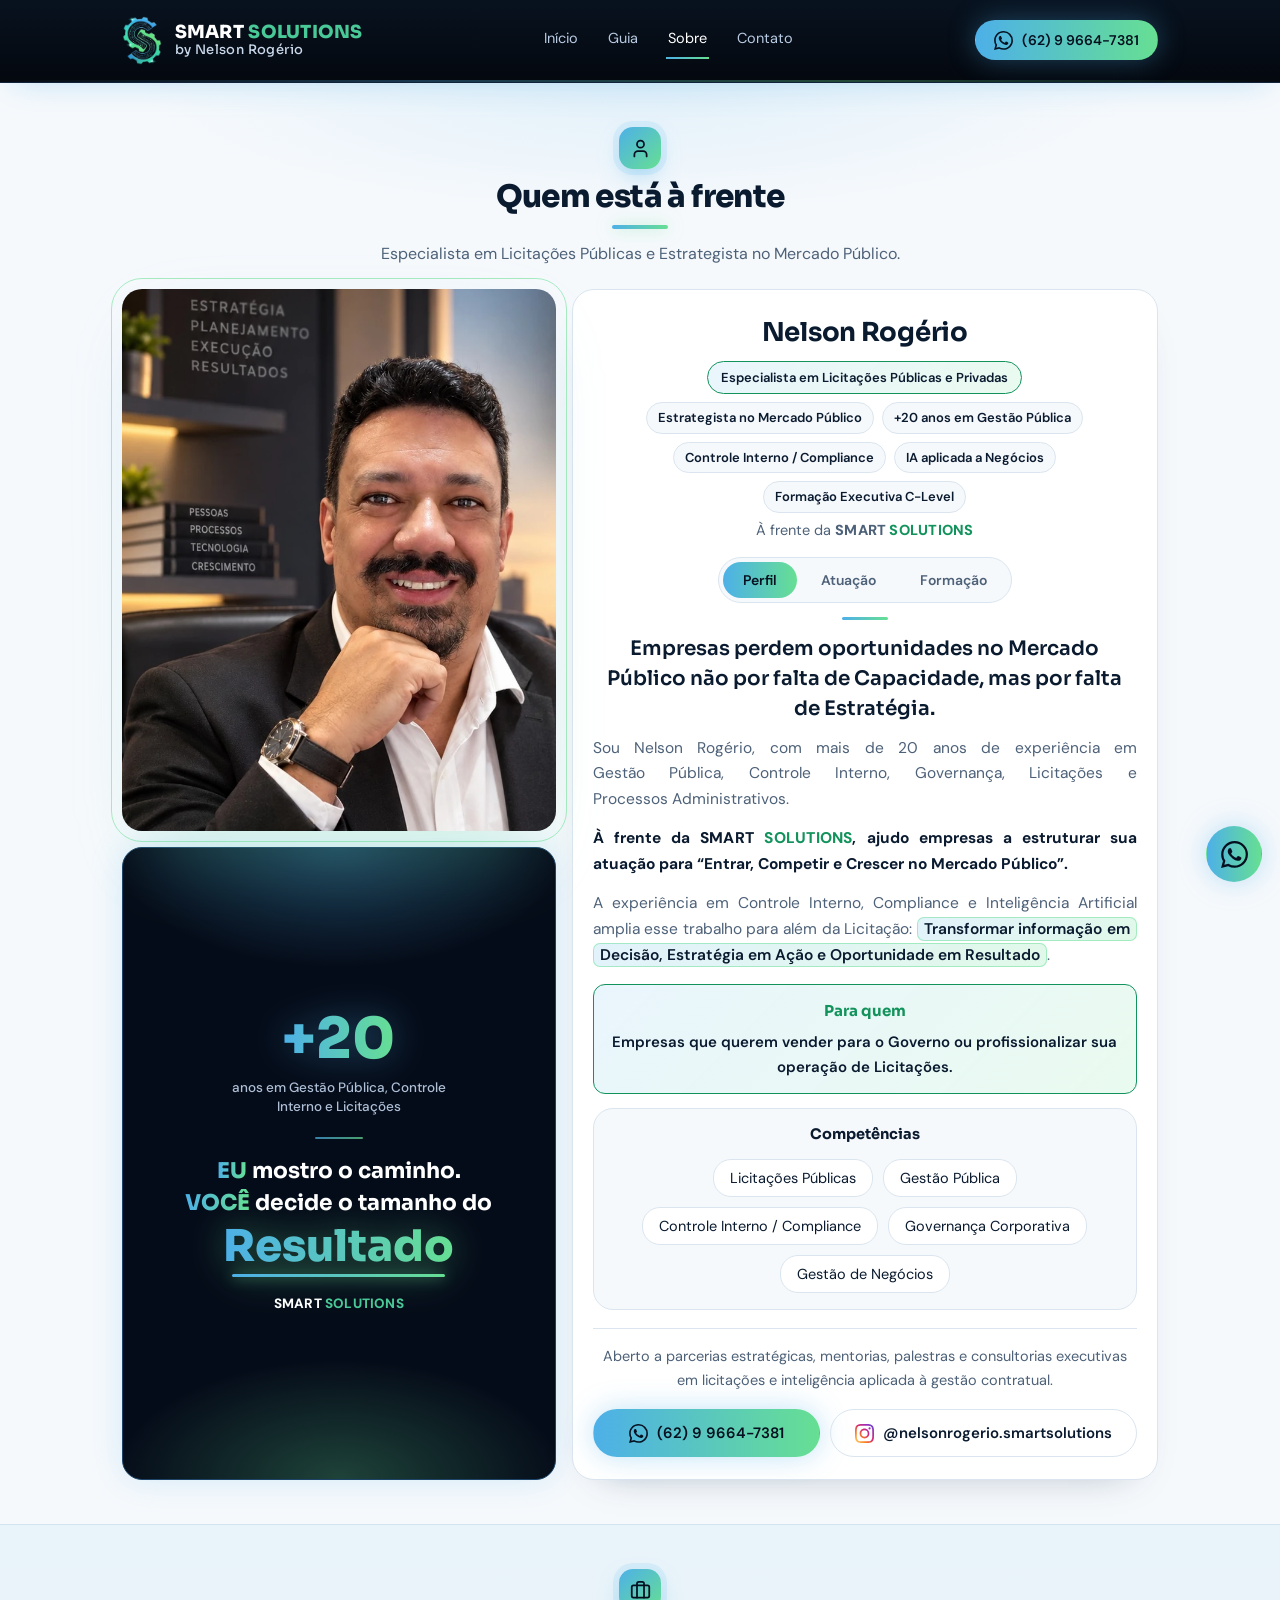
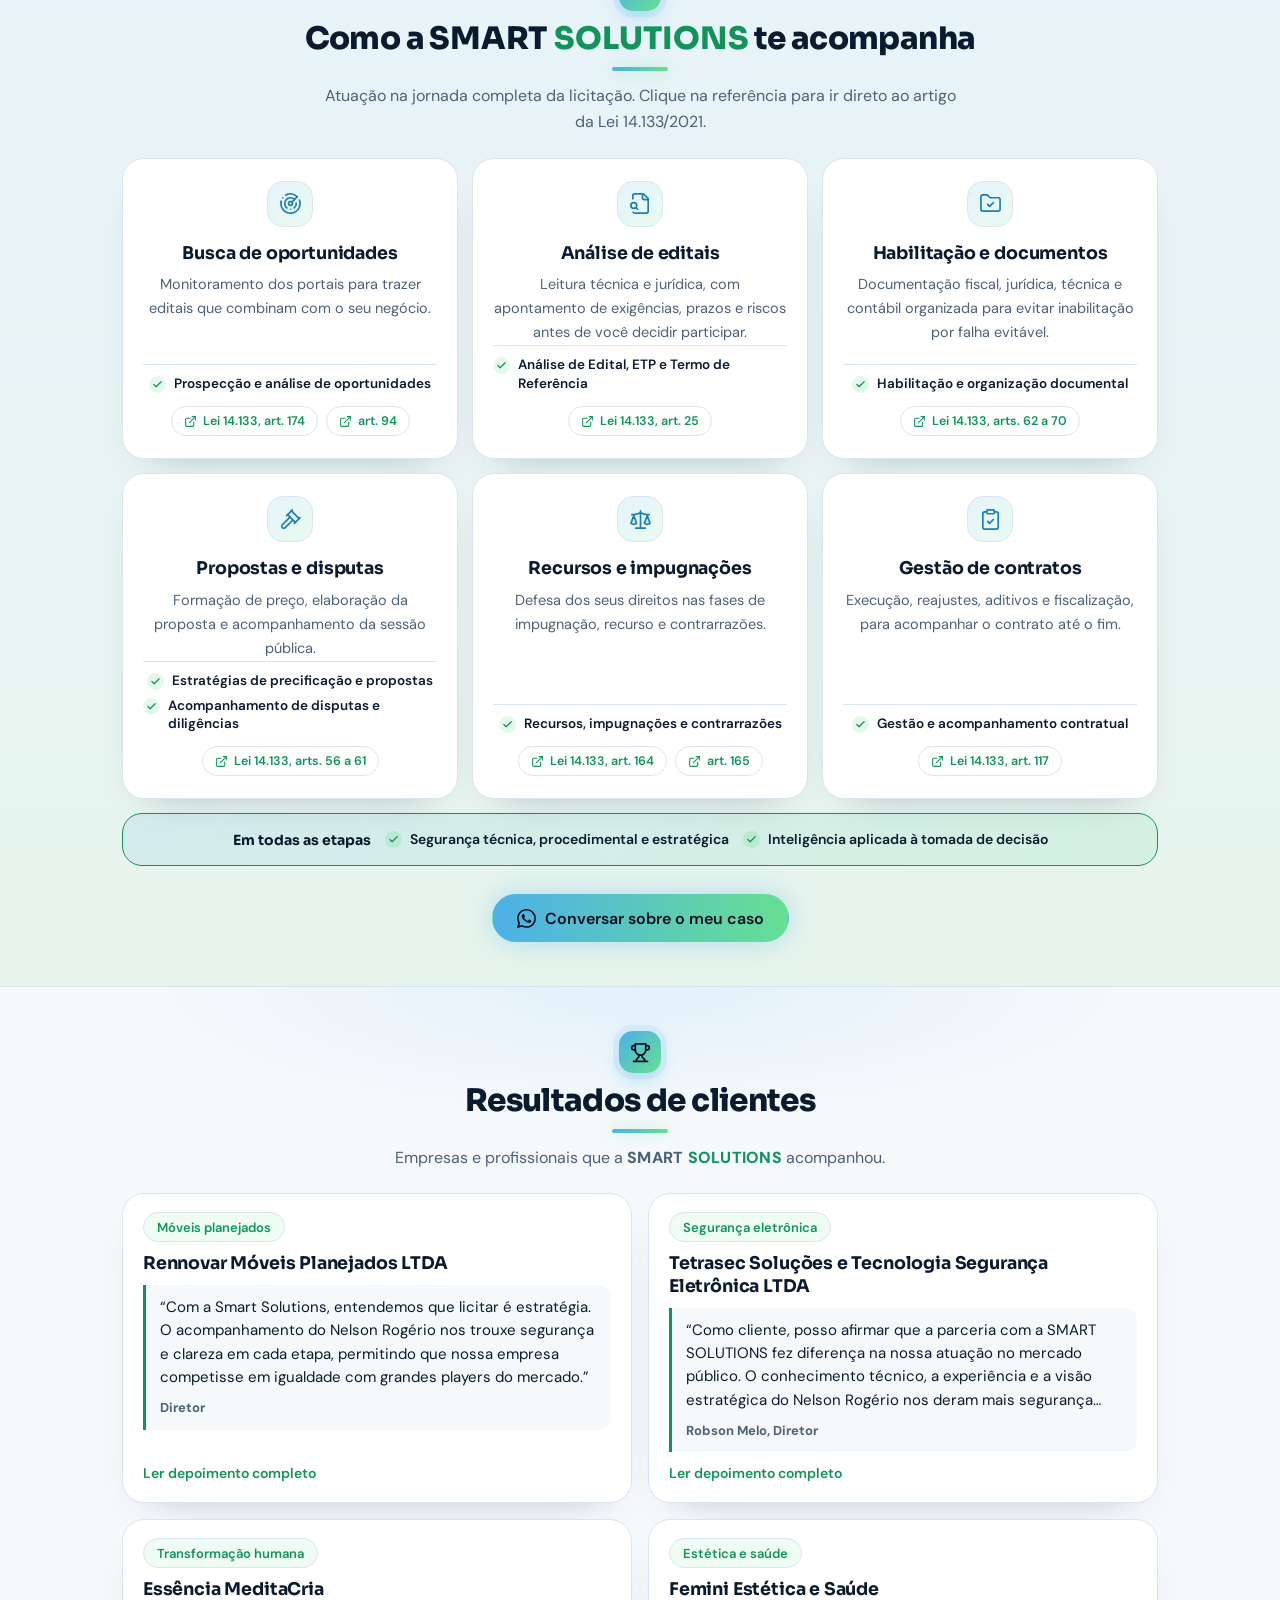
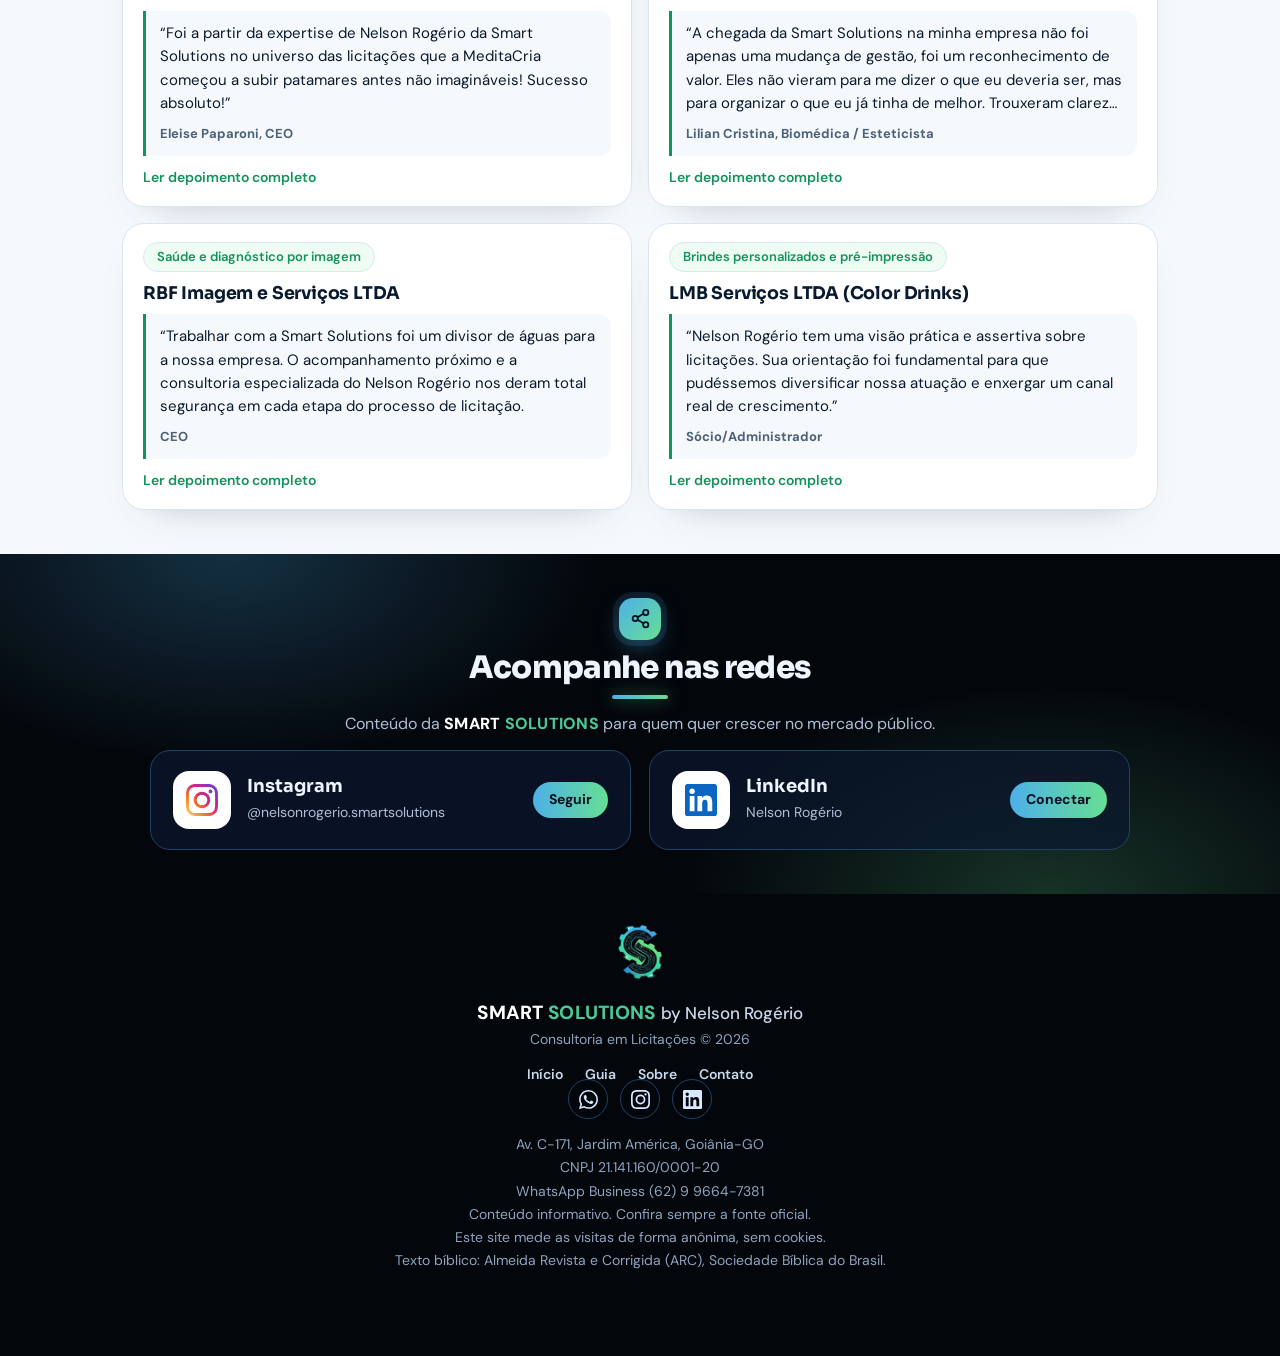
==== atuacao.html @ a4b10dd6 "Add files via upload" ====
<!DOCTYPE html>

<html lang="pt-BR"><head><meta charset="utf-8"/><meta content="width=device-width, initial-scale=1, viewport-fit=cover" name="viewport"/><title>Sobre | SMART SOLUTIONS by Nelson Rogério</title><meta content="Quem está à frente da SMART SOLUTIONS, como a consultoria acompanha a empresa em cada etapa e resultados de clientes." name="description"/><meta content="Sobre | SMART SOLUTIONS by Nelson Rogério" property="og:title"/><meta content="Quem está à frente da SMART SOLUTIONS, como a consultoria acompanha a empresa em cada etapa e resultados de clientes." property="og:description"/><link href="https://fonts.googleapis.com/css2?family=Sora:wght@500;700;800&amp;family=DM+Sans:wght@400;500;600&amp;display=swap" rel="stylesheet"/><style>
:root{box-sizing:border-box;padding-top:env(safe-area-inset-top,0px);padding-bottom:env(safe-area-inset-bottom,0px);
--bg:#f6f9fc;--card:#fff;--tx:#0a1a2f;--mut:#4d6178;--ln:#dbe5ef;--ac1:#1b7fb5;--ac2:#13935c;--nb:#4DB0E8;--ng:#66DF93;--lt:#4AC998;--navy:#03070c}
@media (prefers-color-scheme:dark){:root:not([data-theme="light"]){--bg:#04080e;--card:#0b1628;--tx:#e8f1ff;--mut:#9fb2cb;--ln:#172a44;--ac1:#4DB0E8;--ac2:#66DF93}}
:root[data-theme="dark"]{--bg:#04080e;--card:#0b1628;--tx:#e8f1ff;--mut:#9fb2cb;--ln:#172a44;--ac1:#4DB0E8;--ac2:#66DF93}
html{scroll-padding-top:calc(64px + env(safe-area-inset-top,0px));scroll-behavior:smooth}
*{box-sizing:border-box}
body{margin:0;background:var(--bg);color:var(--tx);font:400 17px/1.65 "DM Sans",system-ui,sans-serif}
h1,h2,h3,.logo,.num{font-family:Sora,system-ui,sans-serif}
a{color:inherit}a:focus-visible,input:focus-visible,select:focus-visible,textarea:focus-visible{outline:2px solid var(--ng);outline-offset:3px}
.w{max-width:1080px;margin:0 auto;padding:0 22px}
header{position:sticky;top:env(safe-area-inset-top,0px);z-index:9;background:rgba(5,11,22,.92);backdrop-filter:blur(10px);border-bottom:1px solid #10233b}
header .w{display:flex;align-items:center;justify-content:space-between;height:64px}
.logo{display:flex;align-items:center;gap:11px;font-weight:700;font-size:16px;letter-spacing:.05em;text-decoration:none;color:var(--lt)}.logo img{height:40px;width:auto}.logo i{font-style:normal;color:#e5e6e7}
.btn{display:inline-block;padding:14px 26px;border-radius:999px;font:600 16px "DM Sans",system-ui,sans-serif;text-decoration:none;border:1.5px solid transparent;cursor:pointer;text-align:center}
.b1{background:linear-gradient(90deg,var(--nb),var(--ng));color:#04101f;box-shadow:0 0 28px rgba(77,176,232,.35)}
.b2{border-color:#2a4a6e;color:#e8f1ff}.b2:hover{border-color:var(--ng)}
.sm{padding:9px 20px;font-size:14px}
.hero{background:radial-gradient(640px 400px at 90% -5%,rgba(77,176,232,.22),transparent 65%),radial-gradient(560px 380px at -5% 105%,rgba(102,223,147,.16),transparent 65%),var(--navy);color:#eef5ff;padding:84px 0 72px}
h1{font-weight:800;font-size:clamp(34px,6.2vw,66px);line-height:1.06;letter-spacing:-.025em;margin:0 0 22px;max-width:860px}
.hero .s{font-size:clamp(17px,2vw,20px);color:#aebfd6;max-width:620px;margin:0 0 32px}
.cta{display:flex;flex-wrap:wrap;gap:12px;margin-bottom:56px}
.bar{max-width:760px;padding:20px;border-radius:20px;background:rgba(10,24,46,.7);border:1px solid #1d4468;box-shadow:0 0 40px rgba(77,176,232,.16)}
.bar label{display:block;font:700 17px Sora,system-ui,sans-serif;margin-bottom:12px}
.bar input{width:100%;padding:15px 18px;border-radius:12px;border:1.5px solid #234a72;background:#040913;color:#fff;font:400 16px "DM Sans",system-ui,sans-serif;margin-bottom:14px}
.chips{display:flex;flex-wrap:wrap;gap:8px}
.chip{padding:8px 15px;font-size:14px;border-color:#234a72;color:#d8e8ff}.chip:hover{border-color:var(--ng);color:var(--ng)}
#msg{font-size:14px;color:var(--ng);min-height:22px;margin:10px 0 0}
.verse{padding:34px 0;text-align:center;border-bottom:1px solid var(--ln)}
.verse q{display:block;max-width:720px;margin:0 auto 8px;font:500 clamp(18px,2.4vw,22px)/1.55 Sora,system-ui,sans-serif;quotes:none}
.verse small{color:var(--ac2);font-weight:600}
section{padding:84px 0}
h2{font-weight:800;font-size:clamp(26px,4vw,40px);line-height:1.15;letter-spacing:-.02em;margin:0 0 14px;max-width:720px}
.lead{color:var(--mut);max-width:620px;margin:0 0 44px;font-size:18px}
.steps{display:grid;gap:28px;grid-template-columns:repeat(auto-fit,minmax(190px,1fr));padding:0;margin:0;list-style:none}
.num{display:block;font-weight:800;font-size:44px;line-height:1;margin-bottom:12px;background:linear-gradient(90deg,var(--ac1),var(--ac2));-webkit-background-clip:text;background-clip:text;color:transparent}
.steps h3{margin:0 0 6px;font-size:18px}.steps p{margin:0;color:var(--mut);font-size:15.5px}
.note{margin-top:34px;color:var(--mut);font-size:14.5px;max-width:640px}
.rows{border-bottom:1px solid var(--ln)}
.row{display:grid;grid-template-columns:1fr 1.6fr;gap:22px;padding:22px 0;border-top:1px solid var(--ln)}
.row h3{margin:0;font-size:19px}.row p{margin:0;color:var(--mut)}
.alt{background:var(--card);border-block:1px solid var(--ln)}
.two{display:grid;grid-template-columns:1fr 1fr;gap:48px;align-items:start}
.tags{display:flex;flex-wrap:wrap;gap:8px;padding:0;margin:0}
.tags li{list-style:none;border:1px solid var(--ln);background:var(--bg);border-radius:999px;padding:7px 15px;font-size:14.5px}
.follow{background:var(--navy);color:#eef5ff;text-align:center;padding:84px 0;background-image:radial-gradient(520px 300px at 50% 0,rgba(77,176,232,.2),transparent 70%)}
.follow h2{margin-inline:auto}.follow .lead{margin:0 auto 12px;color:#aebfd6}
.handle{font:700 clamp(18px,3vw,26px) Sora,system-ui,sans-serif;color:var(--ng);margin:0 0 30px;word-break:break-all}
.follow .cta{justify-content:center;margin:0}
.news{display:grid;gap:0 36px;grid-template-columns:repeat(auto-fit,minmax(280px,1fr))}
.news a{display:block;text-decoration:none;padding:16px 0;border-top:1px solid var(--ln)}
.news a:hover b{color:var(--ac2)}.news b{display:block;font-family:Sora,system-ui,sans-serif;font-size:16px}.news span{color:var(--mut);font-size:14.5px}
.f{display:grid;gap:12px}
.f input,.f select,.f textarea{width:100%;padding:14px 16px;border-radius:12px;border:1.5px solid var(--ln);background:var(--bg);color:var(--tx);font:400 16px "DM Sans",system-ui,sans-serif}
.soc{display:flex;flex-wrap:wrap;gap:10px;margin-top:22px}.soc a{border-color:var(--ln);color:var(--tx);padding:10px 20px;font-size:15px}.soc a:hover{border-color:var(--ac2)}
footer{background:var(--navy);color:#8fa3bd;text-align:center;padding:30px 22px 96px;font-size:14px}
.fab{position:fixed;right:18px;bottom:calc(18px + env(safe-area-inset-bottom,0px));z-index:10;padding:13px 22px}
@media (prefers-reduced-motion:no-preference){.hero .w>*{animation:up .8s both}.hero .w>*:nth-child(2){animation-delay:.1s}.hero .w>*:nth-child(3){animation-delay:.2s}.hero .w>*:nth-child(4){animation-delay:.3s}}
@keyframes up{from{opacity:0;transform:translateY(18px)}}
@media (max-width:820px){.two,.row{grid-template-columns:1fr;gap:12px}.two{gap:30px}section{padding:60px 0}.hero{padding:56px 0 52px}}
.hero .w{display:grid;grid-template-columns:1.1fr .9fr;gap:48px 56px;align-items:center}
.hl .cta{margin-bottom:0}.hero h1{font-size:clamp(32px,4.7vw,56px)}
.hl-logo{width:100%;max-width:460px;height:auto;justify-self:center;filter:drop-shadow(0 0 46px rgba(77,176,232,.28)) drop-shadow(0 0 90px rgba(102,223,147,.14))}
.bar{grid-column:1/-1;width:100%}
footer img{height:56px;width:auto;margin-bottom:10px}
@media (max-width:820px){.hero .w{grid-template-columns:1fr;gap:32px}.hl-logo{order:-1;max-width:300px}}
.about{display:grid;grid-template-columns:.85fr 1.15fr;gap:56px;align-items:center}
.ph{margin:0;padding:2px;border-radius:24px;background:linear-gradient(160deg,var(--nb),var(--ng));box-shadow:0 0 60px rgba(77,176,232,.22),0 0 110px rgba(102,223,147,.12)}
.ph img{display:block;width:100%;height:auto;border-radius:22px}
@media (max-width:820px){.about{grid-template-columns:1fr;gap:32px}.ph{max-width:440px}}

:root{--rc:20px;--ri:12px;--mf:#d9e8f3;--mh:#4DB0E8;--ms:#fff;--ml:#27465f;--wn:#8a5a00}
@media (prefers-color-scheme:dark){:root:not([data-theme="light"]){--mf:#0f2237;--ms:#04080e;--ml:#bcd0e6;--wn:#ffc247}}
:root[data-theme="dark"]{--mf:#0f2237;--ms:#04080e;--ml:#bcd0e6;--wn:#ffc247}
header nav{display:flex;gap:26px;font-size:14.5px;color:#b9cbe3}header nav a{text-decoration:none}header nav a:hover{color:var(--ng)}
@media (max-width:920px){header nav{display:none}}
.btn{display:inline-flex;align-items:center;justify-content:center;gap:9px;min-height:48px;padding:0 24px;border-radius:999px;font-size:16px;line-height:1.2}
.btn svg{width:19px;height:19px;flex:none;fill:none;stroke:currentColor;stroke-width:1.9;stroke-linecap:round;stroke-linejoin:round}
.sm{min-height:40px;padding:0 18px;font-size:14px}.chip{min-height:36px;padding:0 15px;font-size:14px}
.b3{border-color:var(--ln);color:var(--tx);background:transparent}.b3:hover{border-color:var(--ac2)}
.hero .w{display:flex;flex-direction:column;align-items:center;text-align:center;gap:36px}
.hl-logo{order:-1;max-width:300px}.hero h1{margin-inline:auto;font-size:clamp(32px,5.2vw,60px)}.hero .s{margin-inline:auto}
.hl .cta{justify-content:center}.bar{max-width:760px;margin:0 auto;text-align:center}.bar input{text-align:left}.chips{justify-content:center}
.bar{border-radius:var(--rc);border:1px solid rgba(77,176,232,.35)}
.bar input,.f input,.f select,.f textarea{min-height:50px;border-radius:var(--ri);border-width:1px;padding:0 16px;font-size:16px}.f textarea{padding:14px 16px}
section h2,.follow h2{text-align:center;margin-left:auto;margin-right:auto}.lead{text-align:center;margin:0 auto 44px}
.card{background:var(--card);border:1px solid var(--ln);border-radius:var(--rc);padding:26px}.card h3{margin:0 0 8px;font-size:18px}.card p{margin:0;color:var(--mut);font-size:15.5px}
.ctr{text-align:center}.ic{display:grid;place-items:center;width:48px;height:48px;margin:0 auto 16px;border-radius:14px;border:1px solid var(--ln);color:var(--ac1);background:linear-gradient(135deg,rgba(77,176,232,.14),rgba(102,223,147,.14))}
.ic svg{width:23px;height:23px;fill:none;stroke:currentColor;stroke-width:1.75;stroke-linecap:round;stroke-linejoin:round}
.ic b{font:800 20px Sora,system-ui,sans-serif;background:linear-gradient(90deg,var(--ac1),var(--ac2));-webkit-background-clip:text;background-clip:text;color:transparent}
.cg{display:grid;gap:18px;grid-template-columns:repeat(auto-fit,minmax(290px,1fr))}.cg5{grid-template-columns:repeat(auto-fit,minmax(190px,1fr))}
.note{text-align:center;margin:34px auto 0}
.news{gap:18px;grid-template-columns:repeat(auto-fit,minmax(230px,1fr))}
.news a{border:1px solid var(--ln);border-radius:var(--rc);padding:26px;background:var(--card);text-align:center}.news a:hover{border-color:var(--ac2)}.news b{margin-bottom:6px}
.about{align-items:stretch}.about .card{display:flex;flex-direction:column;justify-content:center;text-align:left}.nm{font-size:26px!important}.bio{margin:0 0 24px!important;font-size:17px!important}
.tags li{min-height:36px;display:inline-flex;align-items:center;padding:0 15px}.ph,.ph img{border-radius:var(--rc)}.ph img{border-radius:calc(var(--rc) - 2px)}.ph img{height:100%;object-fit:cover}
.fc{max-width:640px;margin:0 auto}.soc{justify-content:center;margin-top:24px}.soc a{padding:0 22px;font-size:16px}
.follow .btn{min-width:230px}
.rg{display:grid;grid-template-columns:1.1fr .9fr;gap:18px}.rg .card{text-align:left;display:flex;flex-direction:column}
.ch{display:flex;justify-content:space-between;align-items:flex-start;gap:12px;margin-bottom:18px}.ch h3{margin:0}.sub{margin:4px 0 0!important;font-size:14px!important}
.badge{display:inline-flex;align-items:center;min-height:30px;padding:0 13px;border:1px solid var(--ln);border-radius:999px;font-size:13px;font-weight:600;color:var(--ac2);background:rgba(102,223,147,.1);white-space:nowrap}
.badge.demo{color:var(--wn);background:rgba(255,194,71,.14);border-color:rgba(255,194,71,.4)}
.mapw{position:relative;flex:1;display:grid;place-items:center}#map{width:100%;height:auto;max-height:500px;display:block}
#map path{fill:color-mix(in srgb,var(--mh) calc(var(--i,0)*65%),var(--mf));stroke:var(--ms);stroke-width:1.2;cursor:pointer;transition:fill .15s;outline:none}
#map path:hover{fill:var(--nb)}#map path.sel{fill:var(--ng)}#map path:focus-visible{stroke:var(--tx);stroke-width:2.2}
.lb{font:700 10.5px "DM Sans",sans-serif;fill:var(--ml);text-anchor:middle;dominant-baseline:middle;pointer-events:none}
.tip{position:absolute;pointer-events:none;z-index:3;min-width:220px;padding:13px 16px;border-radius:14px;background:var(--navy);color:#eef5ff;border:1px solid #1d4468;box-shadow:0 12px 32px rgba(0,0,0,.35)}
.tip small{display:block;color:#aebfd6;font-size:12.5px;margin-bottom:6px}.tip div{display:flex;justify-content:space-between;align-items:baseline}
.tip b{font:800 20px Sora,sans-serif}.tip strong{font:800 26px Sora,sans-serif;color:var(--ng)}.tip span{display:block;margin-top:4px;font-size:12px;color:#aebfd6}
.leg{display:flex;justify-content:space-between;flex-wrap:wrap;gap:10px;margin-top:14px;font-size:13.5px;color:var(--mut)}
.dot{display:inline-block;width:10px;height:10px;border-radius:50%;background:var(--ng);margin-right:7px}
.grad{display:flex;align-items:center;gap:8px}.grad em{font-style:normal}.grad b{width:110px;height:8px;border-radius:99px;background:linear-gradient(90deg,var(--mf),var(--mh))}
.focus{display:flex;justify-content:space-between;align-items:center;padding:18px 20px;border:1px solid var(--ln);border-radius:var(--ri);background:linear-gradient(135deg,rgba(77,176,232,.1),rgba(102,223,147,.1));margin-bottom:6px}
.focus small{display:block;color:var(--mut);font-size:13px}.focus strong{font:800 30px Sora,sans-serif}.focus b{font:800 36px Sora,sans-serif;color:var(--ac1)}
.sec{padding:20px 0 6px}.sec h4{margin:0 0 14px;font:700 15px Sora,sans-serif}
.mr{display:grid;grid-template-columns:140px 1fr 44px;gap:12px;align-items:center;font-size:14.5px;margin-bottom:11px}
.mr i{height:8px;border-radius:99px;background:var(--ln);overflow:hidden}.mr i b{display:block;height:100%;border-radius:99px;background:linear-gradient(90deg,var(--nb),var(--ng))}.mr em{font-style:normal;font-weight:700;text-align:right}
.chipsrow{display:flex;flex-wrap:wrap;gap:8px}.pz{display:inline-flex;align-items:center;gap:8px;min-height:34px;padding:0 13px;border:1px solid var(--ln);border-radius:999px;font-size:13.5px;font-weight:500;background:var(--bg)}
.pz::before{content:"";width:8px;height:8px;border-radius:50%;background:var(--c)}.p1{--c:#ff6b6b}.p2{--c:#ffc247}.p3{--c:var(--nb)}.p4{--c:var(--ng)}
.act{display:flex;flex-wrap:wrap;gap:10px;margin-top:auto;padding-top:22px}.act .btn{flex:1 1 190px}
.src{text-align:center;color:var(--mut);font-size:14px;margin:22px auto 0;max-width:660px}
@media (max-width:900px){.rg{grid-template-columns:1fr}}
@media (max-width:820px){.mr{grid-template-columns:110px 1fr 38px}.ph{max-width:none}.about .card{text-align:left}}

.bn{font-weight:800;letter-spacing:.015em;white-space:nowrap}.bn b{font-weight:800;color:var(--ac2)}
.hero .bn b,.follow .bn b,footer .bn b,header .bn b,figcaption .bn b{color:var(--lt)}
.btn svg.bi{fill:currentColor;stroke:none}
.lw{order:-1;position:relative;display:grid;justify-items:center;gap:22px;isolation:isolate}
.lw::before{content:"";position:absolute;inset:0 8% 30%;z-index:-1;background:radial-gradient(closest-side,rgba(77,176,232,.34),rgba(102,223,147,.2) 55%,transparent 78%);filter:blur(28px);opacity:.75}
.hl-logo{order:0;max-width:340px;position:relative}
.tag{margin:0;display:grid;gap:2px;font:600 clamp(17px,2.3vw,23px)/1.4 Sora,system-ui,sans-serif;color:#dfeaf8}
.tag b{font-weight:800;background:linear-gradient(90deg,var(--nb),var(--ng));-webkit-background-clip:text;background-clip:text;color:transparent}
@media (prefers-reduced-motion:no-preference){.lw::before{animation:halo 6s ease-in-out infinite}.hl-logo{animation:flt 7s ease-in-out infinite}}
@keyframes halo{0%,100%{opacity:.5;transform:scale(.95)}50%{opacity:.95;transform:scale(1.05)}}
@keyframes flt{0%,100%{transform:translateY(0)}50%{transform:translateY(-6px)}}
.ex,.pt{display:flex;flex-wrap:wrap;justify-content:center;align-items:center;gap:8px}.ex{margin-bottom:16px}.pt{margin:0 0 10px}
.ex span,.pt span{font-size:13.5px;color:#aebfd6;margin-right:4px}
.ex button{min-height:32px;padding:0 13px;border-radius:999px;border:1px solid #234a72;background:transparent;color:#d8e8ff;font:500 13.5px "DM Sans",system-ui,sans-serif;cursor:pointer}
.ex button:hover,.ex button:focus-visible{border-color:var(--ng);color:var(--ng)}
.verse{border-bottom:0;padding:44px 0 8px}
.vcard{max-width:820px;margin:0 auto;padding:28px 32px;border-radius:var(--rc);border:1px solid var(--ln);background:linear-gradient(180deg,var(--card),var(--bg));box-shadow:0 18px 46px -20px rgba(77,176,232,.32),inset 0 1px 0 rgba(102,223,147,.22)}
.vl{display:inline-flex;align-items:center;gap:8px;font-size:13.5px;font-weight:600;color:var(--ac2);margin-bottom:12px}.vl svg{width:17px;height:17px;fill:none;stroke:currentColor;stroke-width:1.9;stroke-linecap:round;stroke-linejoin:round}
.card,.news a,.tags li,.pz,.badge,.ic,.focus,.vcard,.sc,.fact,.ref,.ex button,.chip,.btn{transition:border-color .2s,box-shadow .2s,transform .2s,color .2s}
.card:hover,.news a:hover,.focus:hover,.vcard:hover,.fact:hover{border-color:var(--ac2);box-shadow:0 0 0 1px rgba(102,223,147,.45),0 14px 34px -14px rgba(77,176,232,.35)}
.ic:hover,.tags li:hover,.pz:hover,.badge:hover,.ref:hover{border-color:var(--ac2);box-shadow:0 0 0 1px rgba(102,223,147,.5)}
.card:hover .ic{border-color:var(--ac2)}.btn:hover{box-shadow:0 0 0 2px rgba(102,223,147,.32)}
.card.ctr{display:flex;flex-direction:column;align-items:center}.card.ctr p{flex:1}
.ref{display:inline-flex;align-items:center;gap:6px;margin-top:16px;min-height:30px;padding:0 12px;border:1px solid var(--ln);border-radius:999px;font-size:12.5px;font-weight:600;color:var(--ac2);text-decoration:none;background:var(--bg)}
.ref svg{width:13px;height:13px;fill:none;stroke:currentColor;stroke-width:2;stroke-linecap:round;stroke-linejoin:round}
.facts{display:grid;gap:18px;grid-template-columns:repeat(auto-fit,minmax(260px,1fr));margin-bottom:22px}
.fact{padding:20px 22px;border:1px solid var(--ln);border-left:3px solid var(--ac2);border-radius:var(--ri);background:var(--card);display:flex;flex-direction:column;align-items:flex-start}
.fact p{margin:0;font-size:15.5px;line-height:1.55;flex:1}.fact .ref{margin-top:14px}
.cg5{position:relative}.cg5::before{content:"";position:absolute;left:8%;right:8%;top:50px;height:2px;background:linear-gradient(90deg,var(--nb),var(--ng));opacity:.4}
.cg5 .card{position:relative}
.news a{display:flex;flex-direction:column;align-items:center}.news span{flex:1;color:var(--mut);font-size:14.5px}
.news u{text-decoration:none;margin-top:14px;font-size:12.5px;font-weight:600;color:var(--ac2)}
.ph{position:relative;isolation:isolate;padding:0;background:none;box-shadow:none;border-radius:var(--rc)}
.ph::after{content:"";position:absolute;inset:8% 6% -5%;z-index:-1;border-radius:32px;background:linear-gradient(160deg,rgba(77,176,232,.5),rgba(102,223,147,.4));filter:blur(38px);opacity:.55}
.ph img{outline:1px solid rgba(102,223,147,.55);outline-offset:10px;border-radius:var(--rc);transition:outline-color .2s,outline-offset .2s}.ph:hover img{outline-color:var(--ng);outline-offset:13px}
.ph figcaption{position:absolute;left:14px;right:14px;bottom:14px;display:flex;flex-direction:column;gap:2px;padding:12px 16px;border-radius:14px;background:rgba(4,9,18,.62);backdrop-filter:blur(10px);border:1px solid rgba(255,255,255,.14);color:#fff;font-size:13.5px}
.ph figcaption b{font:700 16px Sora,system-ui,sans-serif}
.role{margin:-2px 0 14px!important;font-size:15px!important}
.sg{display:grid;gap:18px;grid-template-columns:repeat(auto-fit,minmax(300px,1fr));max-width:780px;margin:0 auto}
.sc{display:flex;align-items:center;gap:16px;padding:20px 22px;border-radius:var(--rc);border:1px solid #1d4468;background:rgba(10,24,46,.7);text-decoration:none;color:#eef5ff;text-align:left}
.sc:hover,.sc:focus-visible{border-color:var(--ng);box-shadow:0 0 0 1px rgba(102,223,147,.4),0 18px 40px -10px rgba(0,0,0,.5);transform:translateY(-2px)}
.si{width:58px;height:58px;border-radius:16px;background:#fff;display:grid;place-items:center;flex:none}.si svg{width:32px;height:32px}
.st b{display:block;font:700 18px Sora,system-ui,sans-serif}.st em{font-style:normal;color:#aebfd6;font-size:14px;word-break:break-all}
.sb{margin-left:auto;display:inline-flex;align-items:center;min-height:36px;padding:0 16px;border-radius:999px;background:linear-gradient(90deg,var(--nb),var(--ng));color:#04101f;font-weight:700;font-size:14px}
.follow{background-image:radial-gradient(520px 300px at 18% 0,rgba(77,176,232,.24),transparent 70%),radial-gradient(520px 300px at 82% 100%,rgba(102,223,147,.2),transparent 70%)}
footer .bn{font-size:15px}
@media (max-width:820px){.hl-logo{max-width:280px}.cg5::before{display:none}.ph img{outline-offset:8px}.ph{margin:0 10px}}

html{scroll-padding-top:calc(90px + env(safe-area-inset-top,0px))}
header{background:linear-gradient(180deg,#08121f,#04080f);box-shadow:0 10px 34px -14px rgba(77,176,232,.4)}
header::after{content:"";display:block;height:2px;background:linear-gradient(90deg,transparent,var(--nb),var(--ng),transparent);opacity:.85}
header .w{height:80px}
.logo{gap:13px;font-size:18px}.logo img{height:49px;width:auto}
.lt{display:grid;gap:1px;line-height:1.15}.lt em{font-style:normal;font-weight:500;font-size:13px;letter-spacing:.03em;color:#c9d8ea}
header .btn span{white-space:nowrap}
.hero .bn,.follow .bn,footer .bn,header .bn,figcaption .bn{color:#fff}
.hero h1{font-size:clamp(22px,3.5vw,40px);line-height:1.22;max-width:none}.hero h1 span{display:block}
.verse{--tx:#0a1a2f;--mut:#4d6178;--ln:#c9dde4;--ac2:#0b7f4f;background:linear-gradient(180deg,#e8f2f6,#e1efe9);color:#0a1a2f;border-block:1px solid #cfe2e6;padding:50px 0}
.verse .vcard{background:rgba(255,255,255,.64);border-color:#c9dde4;box-shadow:0 20px 44px -24px rgba(10,60,80,.38),inset 0 1px 0 #fff}
.verse .vl,.verse small{color:#0b7f4f}
.vn{display:inline-flex;margin-top:16px;padding:6px 15px;border:1px solid #bcd6df;border-radius:999px;background:rgba(255,255,255,.75);font-size:13.5px;font-weight:600;color:#0b6aa6;text-decoration:none}.vn:hover{border-color:#0b7f4f;box-shadow:0 0 0 1px rgba(11,127,79,.35)}
.card{padding:32px 26px;border-radius:22px;box-shadow:inset 0 1px 0 rgba(255,255,255,.06),0 18px 40px -30px rgba(10,40,70,.4)}
.card h3{font-size:17.5px;letter-spacing:-.01em;margin-bottom:10px}.card p{font-size:15px;line-height:1.65}
.ic{width:50px;height:50px;border-radius:16px}
.ref{margin-top:18px;background:transparent}.refs{display:flex;flex-wrap:wrap;gap:8px;justify-content:center;margin-top:18px}.refs .ref{margin-top:0}
a.card{text-decoration:none;color:inherit}
.cg3{grid-template-columns:repeat(auto-fit,minmax(260px,1fr));margin-bottom:22px}.info{grid-template-columns:repeat(auto-fit,minmax(240px,1fr));margin-bottom:22px}
.cg5{gap:16px}.cg5::before{top:57px;left:10%;right:10%;opacity:.5}
.cg5 .ic{width:50px;height:50px;border-radius:50%;background:var(--bg);border:1.5px solid var(--ac2)}
.cg5 .card{padding:32px 22px;box-shadow:none;background:linear-gradient(180deg,var(--card),transparent)}
.cg5 .card:hover{background:var(--card)}
.tabs{display:flex;gap:4px;padding:4px;border:1px solid var(--ln);border-radius:999px;background:var(--bg);width:fit-content;margin:22px 0 22px}
.tabs button{min-height:36px;padding:0 20px;border:0;border-radius:999px;background:transparent;color:var(--mut);font:600 14px "DM Sans",system-ui,sans-serif;cursor:pointer;transition:color .2s,background .2s}
.tabs button:hover{color:var(--tx)}.tabs button[aria-selected="true"]{background:linear-gradient(90deg,var(--nb),var(--ng));color:#04101f}
.tabs button:focus-visible{outline:2px solid var(--ng);outline-offset:2px}
.prof .role{margin:2px 0 0!important;font-size:15px!important;font-weight:600;color:var(--tx)!important}.prof .role2{margin:6px 0 0!important;font-size:14.5px!important}
.prof .tp p{margin:0 0 14px;font-size:15.5px;color:var(--mut)}.prof .tp p:last-of-type{margin-bottom:6px}
.pq{margin:0 0 18px;padding:2px 0 2px 18px;border-left:3px solid var(--ac2);font:600 clamp(17px,1.9vw,20px)/1.5 Sora,system-ui,sans-serif}
.for{display:flex;flex-wrap:wrap;gap:6px 14px;align-items:baseline;padding:14px 18px;margin:16px 0 4px;border:1px solid var(--ln);border-radius:var(--ri);background:var(--bg);font-size:15px}.for b{font-family:Sora,sans-serif;color:var(--ac2)}
.sh{margin:20px 0 12px;font:700 14.5px Sora,system-ui,sans-serif}
.ck{display:grid;grid-template-columns:1fr 1fr;gap:12px 22px;padding:0;margin:0;list-style:none}.ck li{display:flex;gap:10px;align-items:flex-start;font-size:15px;line-height:1.5}
.ck svg{flex:none;width:19px;height:19px;margin-top:2px;padding:3px;border-radius:50%;background:rgba(102,223,147,.18);fill:none;stroke:var(--ac2);stroke-width:2.6;stroke-linecap:round;stroke-linejoin:round}
.pf-f{margin-top:22px;padding-top:20px;border-top:1px solid var(--ln)}
.tag2{margin:0 0 10px!important;font:600 17px/1.45 Sora,system-ui,sans-serif!important;color:var(--tx)!important}.tag2 b{font-weight:800;background:linear-gradient(90deg,var(--ac1),var(--ac2));-webkit-background-clip:text;background-clip:text;color:transparent}
.open{font-size:14.5px!important;margin:0 0 16px!important}.reach{display:flex;flex-wrap:wrap;gap:10px}.reach .btn{flex:1 1 210px;font-size:15px}
@media (max-width:820px){.ck{grid-template-columns:1fr}}
@media (max-width:560px){header .w{height:70px}.logo img{height:40px}.logo{gap:9px;font-size:15px}.lt em{display:none}header .btn{padding:0 12px}header .btn span{font-size:13px}.hero h1{font-size:21px}}

.bar{max-width:1040px}.bar .bt{text-align:center}
.seg{display:flex;width:fit-content;gap:4px;padding:4px;margin:0 auto 20px;border:1px solid #234a72;border-radius:999px;background:#040913}
.seg button{min-height:38px;padding:0 20px;border:0;border-radius:999px;background:transparent;color:#aebfd6;font:600 14px "DM Sans",system-ui,sans-serif;cursor:pointer;transition:color .2s,background .2s}
.seg button:hover{color:#fff}.seg button[aria-selected="true"]{background:linear-gradient(90deg,var(--nb),var(--ng));color:#04101f}.seg button:focus-visible{outline:2px solid var(--ng);outline-offset:2px}
.seg i{font-style:normal;margin-left:6px;padding:1px 8px;border-radius:99px;background:rgba(255,255,255,.12);font-size:12.5px}.seg [aria-selected="true"] i{background:rgba(4,16,31,.2)}
.bp[hidden]{display:none}.exc{display:contents}.ex .xx{border-style:dashed;color:#aebfd6}
.bar textarea{width:100%;padding:13px 16px;border-radius:12px;border:1px solid #234a72;background:#040913;color:#fff;font:400 15px "DM Sans",system-ui,sans-serif;resize:vertical}
.bar input,.bar textarea{margin-bottom:0}.bar #q{margin-bottom:14px}
.ph2{display:flex;justify-content:space-between;align-items:flex-start;flex-wrap:wrap;gap:12px;text-align:left;margin-bottom:16px}.ph2 h3{margin:0;font:700 19px Sora,system-ui,sans-serif}.ph2 p{margin:4px 0 0;font-size:14px;color:#a9bdd6}.ph2r{display:flex;align-items:center;gap:10px}
.bar .badge{background:rgba(102,223,147,.12);color:var(--ng);border-color:rgba(102,223,147,.3)}
.ped{display:grid;gap:10px;margin-bottom:14px;padding:16px;border:1px solid #26527a;border-radius:var(--rc);background:rgba(4,9,19,.7)}
.pg{display:grid;gap:14px;grid-template-columns:repeat(auto-fit,minmax(280px,1fr));text-align:left;margin-bottom:12px}
.pc{display:flex;flex-direction:column;padding:20px;border:1px solid #1d4468;border-radius:var(--rc);background:rgba(8,20,40,.7);transition:border-color .2s,box-shadow .2s}
.pc:hover{border-color:var(--ng);box-shadow:0 0 0 1px rgba(102,223,147,.3)}.pc.act{border-color:var(--ng);box-shadow:0 0 0 1px rgba(102,223,147,.5),0 0 28px rgba(102,223,147,.14)}
.pc h4{margin:0 0 10px;font:700 17px Sora,system-ui,sans-serif;color:#fff}.kw{margin:0 0 16px;flex:1;font-size:13px;line-height:1.7;color:#a9bdd6}
.pa{display:flex;gap:8px}.pb{min-height:38px;padding:0 16px;border:1px solid #26527a;border-radius:10px;background:#071324;color:#e8f1ff;font:600 13.5px "DM Sans",system-ui,sans-serif;cursor:pointer;transition:border-color .2s}
.pb:hover{border-color:var(--ng)}.pb.on{background:linear-gradient(90deg,var(--nb),var(--ng));color:#04101f;border-color:transparent}.pb.x{width:38px;padding:0}
.lk{border:0;background:none;color:var(--nb);font:600 13.5px "DM Sans",system-ui,sans-serif;cursor:pointer;text-decoration:underline}
.ufs{display:flex;flex-wrap:wrap;justify-content:center;align-items:center;gap:8px;margin:0 0 12px;font-size:13.5px;color:#aebfd6}.ufs b{color:var(--ng)}
.clrw{min-height:0}.lk2{margin-top:12px;border:0;background:none;color:var(--ac1);font:600 13.5px "DM Sans",system-ui,sans-serif;cursor:pointer;text-decoration:underline;padding:0}
.focus strong{font-size:clamp(20px,2.3vw,28px)}
.qs{margin:0 0 12px;font-size:13px;color:var(--mut)}.qs div{display:flex;flex-wrap:wrap;gap:8px;margin-top:8px}.qs .chip{border-color:var(--ln);color:var(--tx);min-height:32px}
.about{align-items:center}.ph{align-self:center}.ph img{height:auto;aspect-ratio:4/5;object-fit:cover;object-position:62% 20%}
.prof{text-align:center}.prof .role,.prof .role2,.prof .nm{text-align:center}
.tabs{margin:22px auto}
.prof .tp p{text-align:justify;hyphens:auto;text-wrap:pretty}.prof .tp>p:last-child{margin-bottom:0}
.pq{margin:0 0 18px;padding:0;border:0;text-align:center}.pq::before{content:"";display:block;width:46px;height:3px;margin:0 auto 14px;border-radius:3px;background:linear-gradient(90deg,var(--nb),var(--ng))}
.for{justify-content:center;text-align:center}
.blk{margin:20px 0 4px;padding:22px 18px;border:1px solid var(--ln);border-radius:var(--rc);background:var(--bg)}.blk .sh{margin:0 0 16px;text-align:center}
.blk .tags{justify-content:center;gap:10px}.blk .tags li{min-height:38px;padding:0 16px;font-size:14.5px;background:var(--card)}
.sh{text-align:center}.ck{max-width:620px;margin:0 auto}.ck li{text-align:left}
.pf-f{text-align:center}.reach{justify-content:center}
.sg{max-width:980px;grid-template-columns:repeat(auto-fit,minmax(400px,1fr))}.st{min-width:0}.st em{white-space:nowrap;word-break:normal;font-size:14px}
@media (max-width:520px){.sg{grid-template-columns:1fr}.si{width:48px;height:48px}.st em{font-size:12.5px}.sb{display:none}.sc{padding:16px 18px;gap:14px}}
#contato.alt{background:radial-gradient(560px 320px at 12% 0,rgba(77,176,232,.28),transparent 70%),radial-gradient(560px 320px at 88% 100%,rgba(102,223,147,.22),transparent 70%),linear-gradient(180deg,#071427,#04080f);border-block:0;border-top:2px solid;border-image:linear-gradient(90deg,transparent,var(--nb),var(--ng),transparent) 1;color:#eef5ff;color-scheme:dark}
#contato h2{color:#fff}#contato .lead{color:#aebfd6}
#contato .card{background:rgba(9,22,42,.72);border-color:#1d4468;color:#eef5ff;backdrop-filter:blur(6px)}#contato .card h3{color:#fff}#contato .card p{color:#aebfd6}
#contato .ic{color:var(--nb);border-color:#2a5a86;background:linear-gradient(135deg,rgba(77,176,232,.22),rgba(102,223,147,.22))}
#contato .card:hover{border-color:var(--ng);box-shadow:0 0 0 1px rgba(102,223,147,.4),0 18px 44px -16px rgba(77,176,232,.45)}
#contato .fc{box-shadow:0 0 0 1px rgba(77,176,232,.2),0 26px 60px -26px rgba(77,176,232,.45)}
#contato .f input,#contato .f select,#contato .f textarea{background:#040a15;border-color:#234a72;color:#fff}#contato .f ::placeholder{color:#7f95b0}
#contato .bn{color:#fff}#contato .bn b{color:var(--lt)}
@media (max-width:820px){.prof .tp p{text-align:justify}}

section{padding:52px 0}.follow{padding:52px 0}
.lead{margin-bottom:26px}
.alt{background:linear-gradient(180deg,#e9f3fa,#e6f4ec);border-block:1px solid #d3e4ee}
@media (prefers-color-scheme:dark){:root:not([data-theme="light"]) .alt{background:linear-gradient(180deg,#0a1830,#08141f);border-color:#15283f}}
:root[data-theme="dark"] .alt{background:linear-gradient(180deg,#0a1830,#08141f);border-color:#15283f}
section:not(.alt){background-image:radial-gradient(720px 190px at 50% 0,rgba(77,176,232,.12),transparent 70%)}
.hi{display:grid;place-items:center;width:48px;height:48px;margin:0 auto 12px;border-radius:16px;background:linear-gradient(135deg,var(--nb),var(--ng));color:#04101f;box-shadow:0 10px 26px -8px rgba(77,176,232,.65),0 0 0 6px rgba(77,176,232,.12)}
.hi svg{width:24px;height:24px;fill:none;stroke:currentColor;stroke-width:2;stroke-linecap:round;stroke-linejoin:round}
.hbar{display:block;width:64px;height:4px;margin:12px auto 14px;border-radius:4px;background:linear-gradient(90deg,var(--nb),var(--ng));box-shadow:0 0 16px rgba(102,223,147,.55)}
h2{margin-bottom:0}
.card{padding:22px 20px}.card h3{margin-bottom:6px}.ic{width:46px;height:46px;margin-bottom:12px}
.cg{gap:14px}.cg5{gap:14px}.cg3{margin-bottom:14px}.cg5 .card{padding:24px 16px}.cg5::before{top:47px}
.ref,.refs{margin-top:12px}.note{margin-top:20px}.rg{gap:14px}.sec{padding:14px 0 4px}.info{margin-bottom:14px}
.hero{padding:52px 0 48px}.hero .w{gap:24px}.hl .cta{margin-bottom:0}
.about{gap:16px}.blk{padding:16px 14px;margin:14px 0 2px}.tabs{margin:14px auto}.pq{margin-bottom:12px}.pf-f{margin-top:16px;padding-top:16px}
.verse{--tx:#fff;position:relative;overflow:hidden;padding:60px 0;border:0;color:#fff;background:radial-gradient(520px 260px at 12% 0,rgba(102,223,147,.4),transparent 70%),radial-gradient(520px 260px at 90% 100%,rgba(77,176,232,.45),transparent 70%),linear-gradient(115deg,#0a4a86 0%,#0b7a9e 40%,#0f8f78 72%,#169a63 100%);background-size:100% 100%,100% 100%,170% 170%}
@media (prefers-reduced-motion:no-preference){.verse{animation:vshift 16s ease-in-out infinite}}
@keyframes vshift{0%,100%{background-position:0 0,0 0,0% 50%}50%{background-position:0 0,0 0,100% 50%}}
.vbox{position:relative;max-width:880px;margin:0 auto;text-align:center}
.vq{position:absolute;left:50%;top:-52px;transform:translateX(-50%);font:800 180px/1 Sora,sans-serif;color:rgba(255,255,255,.13);pointer-events:none}
.verse .vl{display:inline-flex;align-items:center;gap:9px;margin-bottom:20px;padding:8px 18px;border-radius:999px;background:rgba(255,255,255,.16);border:1px solid rgba(255,255,255,.34);color:#fff;font-size:14px;font-weight:600;backdrop-filter:blur(6px)}
.verse .vl svg{width:18px;height:18px}.verse .vl i{font-style:normal;opacity:.85;padding-left:10px;border-left:1px solid rgba(255,255,255,.4)}
.verse q{display:block;position:relative;margin:0;font:700 clamp(22px,3.5vw,38px)/1.36 Sora,system-ui,sans-serif;color:#fff;text-shadow:0 2px 26px rgba(0,25,55,.4);quotes:none}
.verse small{display:block;margin-top:18px;font:700 18px Sora,system-ui,sans-serif;color:#c9ffe0;letter-spacing:.02em}
.verse .vn{margin-top:22px;padding:9px 20px;background:rgba(255,255,255,.95);border:0;color:#0a4a86;font-size:14px;box-shadow:0 12px 30px -10px rgba(0,30,60,.55)}.verse .vn:hover{box-shadow:0 0 0 3px rgba(255,255,255,.35),0 12px 30px -10px rgba(0,30,60,.55)}
.kpis{display:grid;grid-template-columns:repeat(4,1fr);gap:14px;margin-bottom:14px}
.kpi{display:flex;flex-direction:column;align-items:center;padding:18px 12px;border:1px solid var(--ln);border-radius:var(--rc);background:var(--card);text-align:center;transition:border-color .2s,box-shadow .2s}
.kpi:hover{border-color:var(--ac2);box-shadow:0 0 0 1px rgba(102,223,147,.45),0 14px 34px -14px rgba(77,176,232,.35)}
.kpi .ic{width:40px;height:40px;margin-bottom:8px}.kpi .ic svg{width:20px;height:20px}
.kpi b{font:800 clamp(24px,3vw,34px) Sora,system-ui,sans-serif;background:linear-gradient(90deg,var(--ac1),var(--ac2));-webkit-background-clip:text;background-clip:text;color:transparent;line-height:1.1}
.kpi small{margin-top:4px;color:var(--mut);font-size:13.5px}
.insight{display:flex;align-items:center;gap:16px;margin-bottom:14px;padding:16px 20px;border:1px solid var(--ac2);border-radius:var(--rc);background:linear-gradient(135deg,rgba(77,176,232,.12),rgba(102,223,147,.14));text-align:left}
.insight .ic{margin:0;flex:none}.insight p{margin:0;flex:1;font-size:15.5px;line-height:1.55}.insight .btn{flex:none}
.sa{display:flex;justify-content:center;margin:14px 0 4px}.sa .btn{min-width:220px}
.chip[aria-pressed="true"]{border-color:transparent;background:linear-gradient(90deg,var(--nb),var(--ng));color:#04101f}.chip[aria-pressed="true"]::before{content:"\2713";margin-right:6px;font-weight:800}
.sres{margin-top:14px;padding:16px;border:1px solid #1d4468;border-radius:16px;background:rgba(4,9,19,.6);text-align:left}.sres>p{margin:0 0 12px;font-size:14px;color:#aebfd6}
.rl{display:flex;justify-content:space-between;align-items:center;gap:10px;margin-bottom:8px;padding:11px 14px;border:1px solid #234a72;border-radius:12px;color:#eef5ff;text-decoration:none;transition:border-color .2s,box-shadow .2s}
.rl:hover{border-color:var(--ng);box-shadow:0 0 0 1px rgba(102,223,147,.35)}.rl b{font:700 15px Sora,sans-serif}.rl em{font-style:normal;font-size:13px;color:#aebfd6}
.pk{display:flex;flex-wrap:wrap;align-items:center;gap:8px;margin-top:12px}.pk span{width:100%;font-size:13.5px;color:#aebfd6}
.lcol{display:flex;flex-direction:column;gap:16px}.about{align-items:stretch}.ph{align-self:auto}
.tg{flex:1;display:flex;flex-direction:column;align-items:center;justify-content:center;gap:4px;padding:22px 18px;border:1px solid #1d4468;border-radius:var(--rc);text-align:center;color:#fff;background:radial-gradient(320px 170px at 50% 0,rgba(77,176,232,.32),transparent 70%),radial-gradient(320px 170px at 50% 100%,rgba(102,223,147,.26),transparent 70%),#050c19;box-shadow:0 0 34px rgba(77,176,232,.2)}
.tg .mk{width:34px;height:auto;margin-bottom:8px}
.tg p{margin:0;font:700 clamp(17px,1.7vw,22px)/1.3 Sora,system-ui,sans-serif;color:#fff}
.tg b{background:linear-gradient(90deg,var(--nb),var(--ng));-webkit-background-clip:text;background-clip:text;color:transparent;font-weight:800}
.tg .t3{margin:2px 0 10px}.tg em{display:inline-block;position:relative;font-style:normal;font-weight:800;font-size:clamp(30px,3.4vw,44px);line-height:1.1;background:linear-gradient(90deg,var(--nb),var(--ng));-webkit-background-clip:text;background-clip:text;color:transparent;filter:drop-shadow(0 0 18px rgba(102,223,147,.45))}
.tg em::after{content:"";position:absolute;left:4%;right:4%;bottom:-6px;height:3px;border-radius:3px;background:linear-gradient(90deg,var(--nb),var(--ng));box-shadow:0 0 14px rgba(102,223,147,.8)}
.tg .bn{font-size:13.5px;margin-top:8px;color:#fff}.tg .bn b{background:none;color:var(--lt)}
.roles{display:flex;flex-wrap:wrap;justify-content:center;gap:4px 0;margin:8px 0 6px;font-size:13.5px;font-weight:600;color:var(--tx)}
.roles span{position:relative;padding:0 11px}.roles span+span::before{content:"";position:absolute;left:0;top:18%;height:64%;width:1px;background:var(--ac2);opacity:.6}
.prof .role2{margin:6px 0 0!important}
.tpw{display:grid}.tpw>.tp{grid-area:1/1}.tp[hidden]{display:block;visibility:hidden;pointer-events:none}
.fbn{font-size:17px}.fbn em{font-style:normal;font-weight:500;color:#c9d8ea}.fbn .bn{font-size:19px}
@media (max-width:820px){section{padding:40px 0}.kpis{grid-template-columns:repeat(2,1fr)}.insight{flex-direction:column;text-align:center}.verse{padding:48px 0}.vq{font-size:130px;top:-40px}}

[hidden]:not(.tp){display:none!important}
.btn.chip{background:transparent;font-family:"DM Sans",system-ui,sans-serif}
.btn.chip:not([aria-pressed="true"]){color:#d8e8ff}
.hero{padding:36px 0 30px}.hero .w{gap:16px}.hl-logo{max-width:290px}
.tag{display:block;font-size:clamp(16px,1.9vw,21px);line-height:1.5}.tag span{display:inline}.tag span+span::before{content:" "}
.hero2{padding:38px 0 42px}.hero2 .w{gap:18px}.hero2 h1{font-size:clamp(21px,2.9vw,34px);margin:0 0 10px}.hero2 .s{font-size:16px;margin:0 auto 16px;max-width:560px}
.bh{position:relative;display:flex;align-items:center;justify-content:center;min-height:40px;margin-bottom:12px}.bh .bt{margin:0}
.tgl{position:absolute;right:0;top:50%;transform:translateY(-50%);display:inline-flex;align-items:center;gap:6px;min-height:34px;padding:0 13px;border:1px solid #234a72;border-radius:999px;background:transparent;color:#d8e8ff;font:600 13px "DM Sans",system-ui,sans-serif;cursor:pointer;transition:border-color .2s}
.tgl:hover{border-color:var(--ng)}.tgl svg{width:15px;height:15px;fill:none;stroke:currentColor;stroke-width:2.2;stroke-linecap:round;stroke-linejoin:round;transition:transform .2s}.tgl.col svg{transform:rotate(180deg)}
.bar:has(.tgl.col) .bh{margin-bottom:0}
.verse{padding:20px 0}.vq{display:none}
.verse .vl{margin-bottom:8px;padding:4px 13px;font-size:12.5px}.verse .vl svg{width:15px;height:15px}
.verse q{max-width:880px;margin:0 auto;font-size:clamp(17px,2.3vw,23px);line-height:1.4}
.verse small{display:inline-block;margin:8px 8px 0 0;font-size:14px}.verse .vn{margin:8px 0 0;padding:4px 13px;font-size:12.5px}
section{padding:44px 0}.follow{padding:44px 0}
h2{font-size:clamp(23px,2.8vw,31px)}.hi{width:42px;height:42px;margin-bottom:10px;border-radius:14px}.hi svg{width:21px;height:21px}.hbar{width:56px;margin:10px auto 12px}
.lead{font-size:16px;margin-bottom:22px;max-width:640px}
.card p{font-size:14.5px}.cg5 .card{padding:20px 14px}
.facts .card{padding:16px}.facts .ic{width:38px;height:38px;margin-bottom:8px}.facts .ic svg{width:19px;height:19px}.facts p{font-size:14px}
.roles{display:flex;flex-wrap:wrap;justify-content:center;gap:8px;margin:10px 0 6px}
.roles span{padding:5px 13px;border:1px solid var(--ln);border-radius:999px;background:var(--bg);font-size:13px;font-weight:600;color:var(--tx)}
.roles span::before{content:none!important}.roles .r1{border-color:var(--ac2);background:linear-gradient(135deg,rgba(77,176,232,.12),rgba(102,223,147,.14))}
.tg .n{font:800 clamp(44px,4.4vw,58px)/1 Sora,system-ui,sans-serif;background:linear-gradient(90deg,var(--nb),var(--ng));-webkit-background-clip:text;background-clip:text;color:transparent;filter:drop-shadow(0 0 18px rgba(77,176,232,.4))}
.tg .nl{font:500 13.5px/1.45 "DM Sans",system-ui,sans-serif!important;color:#aebfd6!important;max-width:220px;margin:6px 0 0!important}
.tg .dv{display:block;width:48px;height:2px;margin:16px 0 14px;border-radius:2px;background:linear-gradient(90deg,var(--nb),var(--ng));opacity:.7}
.btn.chip[aria-pressed="true"]{background:linear-gradient(90deg,var(--nb),var(--ng));color:#04101f;border-color:transparent}
.fab{width:56px;height:56px;min-height:56px;padding:0;border-radius:50%}.fab span{display:none}.fab svg{width:27px;height:27px}
.roles .r2{padding:4px 11px;font-size:12.5px;font-weight:500}
footer{padding-bottom:84px}
footer img{height:56px;width:auto}
@media (max-width:820px){.about{grid-template-columns:minmax(0,1fr)}.about>*{min-width:0}.tg,.prof{max-width:100%}}
@media (max-width:560px){header .w{padding:0 12px;gap:8px}.logo{font-size:13px;gap:8px}.logo img{height:34px}header .btn{padding:0 11px;min-height:38px}header .btn span{font-size:12.5px}header .btn svg{width:16px;height:16px}.roles{gap:6px}.roles span{font-size:12px;padding:4px 10px}.roles .r1{font-size:12.5px}}
@media (max-width:820px){section{padding:36px 0}.hero{padding:28px 0 24px}.hero2{padding:30px 0 34px}.tgl{position:static;transform:none;margin-left:10px}.bh{justify-content:space-between}}

header{transition:box-shadow .3s}header .w{transition:height .25s ease}header::after{opacity:.3}
.prg{position:absolute;left:0;bottom:0;height:2px;width:0;background:linear-gradient(90deg,var(--nb),var(--ng));box-shadow:0 0 12px rgba(102,223,147,.8);z-index:2}
header.shr .w{height:62px}header.shr .logo img{height:38px}header.shr .lt em{font-size:11.5px}header.shr .logo{font-size:16px}
header nav a{position:relative;padding:6px 0;transition:color .2s}header nav a.on{color:#fff}
header nav a.on::after{content:"";position:absolute;left:0;right:0;bottom:-2px;height:2px;border-radius:2px;background:linear-gradient(90deg,var(--nb),var(--ng))}
.btn:active,.pb:active,.seg button:active{transform:scale(.97)}
.card:hover,.kpi:hover,.news a:hover{transform:translateY(-3px)}
#map path{fill:color-mix(in srgb,var(--mh) calc(var(--i,0)*95%),var(--mf))}:root{--mf:#cfe3f2}
@media (prefers-color-scheme:dark){:root:not([data-theme="light"]){--mf:#0f2237}}:root[data-theme="dark"]{--mf:#0f2237}
.act .btn{flex:1 1 160px;padding:0 16px;font-size:14.5px;white-space:nowrap}
.rv-on .rv{opacity:0;transform:translateY(18px);transition:opacity .7s cubic-bezier(.2,.7,.2,1),transform .7s cubic-bezier(.2,.7,.2,1)}
.rv-on .rv.in{opacity:1;transform:none}
.fl{display:flex;flex-wrap:wrap;justify-content:center;gap:6px 22px;margin:14px 0 12px}.fl a{color:#c9d8ea;text-decoration:none;font-size:14px;transition:color .2s}.fl a:hover{color:var(--ng)}
.fs{display:flex;justify-content:center;gap:12px;margin:0 0 14px}
.fs a{display:grid;place-items:center;width:40px;height:40px;border:1px solid #1d4468;border-radius:50%;color:#d8e8ff;transition:border-color .2s,color .2s,box-shadow .2s}
.fs a:hover{border-color:var(--ng);color:var(--ng);box-shadow:0 0 0 3px rgba(102,223,147,.15)}.fs svg{width:19px;height:19px;fill:currentColor}
@media (prefers-reduced-motion:reduce){.rv-on .rv{opacity:1;transform:none;transition:none}}

.hl-logo{max-width:236px}.tag{font-size:clamp(15px,1.7vw,19px);line-height:1.5}.tag span{display:block}.tag span+span::before{content:none}
.tag em{font-style:normal;font-weight:800;background:linear-gradient(90deg,var(--nb),var(--ng));-webkit-background-clip:text;background-clip:text;color:transparent}
.vsec{padding:20px 0 0}
.vc{max-width:840px;margin:0 auto;padding:16px 22px 14px;border:1px solid var(--ln);border-radius:var(--rc);background:var(--card);text-align:center;box-shadow:inset 0 1px 0 rgba(255,255,255,.06),0 18px 40px -30px rgba(10,40,70,.4);position:relative;transition:border-color .2s,box-shadow .2s}
.vc::before{content:"";position:absolute;left:50%;top:-1px;width:44px;height:3px;transform:translateX(-50%);border-radius:0 0 3px 3px;background:linear-gradient(90deg,var(--nb),var(--ng))}
.vc:hover{border-color:var(--ac2);box-shadow:0 0 0 1px rgba(102,223,147,.45),0 14px 34px -14px rgba(77,176,232,.35)}
.vsl{display:inline-flex;align-items:center;gap:7px;font-size:12.5px;font-weight:600;color:var(--ac2)}.vsl svg{width:15px;height:15px;fill:none;stroke:currentColor;stroke-width:2;stroke-linecap:round;stroke-linejoin:round}
.vsl i{font-style:normal;color:var(--mut);padding-left:9px;border-left:1px solid var(--ln)}
.vc q{display:block;margin:6px auto 0;font:600 clamp(16px,1.9vw,19px)/1.45 Sora,system-ui,sans-serif;color:var(--tx);quotes:none}
.vr2{display:flex;justify-content:center;align-items:center;flex-wrap:wrap;gap:10px;margin-top:6px}.vc small{font-size:13.5px;font-weight:700;color:var(--ac2)}
.vc .vn{margin:0;padding:3px 12px;font-size:12px;background:transparent;border:1px solid var(--ln);color:var(--ac1);box-shadow:none}.vc .vn:hover{border-color:var(--ac2);box-shadow:0 0 0 1px rgba(102,223,147,.4)}
.kv{margin-top:8px;padding:3px 11px;border:1px solid var(--ln);border-radius:999px;background:var(--bg);font-size:12.5px;font-weight:700;color:var(--ac2)}
.fr{display:flex;flex-direction:column;align-items:flex-end;text-align:right}.fv{font-size:12.5px;color:var(--mut)}
.mr{grid-template-columns:130px 1fr 66px}.mr em{display:flex;flex-direction:column;align-items:flex-end;line-height:1.2}.mr em b{font-weight:700}.mr em small{font-size:11px;font-weight:500;color:var(--mut)}
.rxp{margin:6px 0 0;text-align:center}
.dgw{margin-top:38px;text-align:center}.hi.sm{width:36px;height:36px;margin-bottom:8px;border-radius:12px}.hi.sm svg{width:18px;height:18px}
.dgt{margin:0;font:800 clamp(20px,2.4vw,26px) Sora,system-ui,sans-serif;letter-spacing:-.01em}.dgw .hbar{margin:10px auto 12px}.dgw .lead{margin-bottom:18px}
.dg{display:grid;grid-template-columns:1.2fr .8fr;gap:14px;text-align:left}
.dgl{padding:10px 18px;display:flex;flex-direction:column;justify-content:center}
.ck2{display:flex;align-items:center;gap:14px;padding:13px 4px;border-bottom:1px solid var(--ln);cursor:pointer;font-size:15px;line-height:1.45;transition:background .2s}.ck2:last-child{border-bottom:0}
.ck2 input{position:absolute;opacity:0;pointer-events:none}
.ck2 i{flex:none;width:24px;height:24px;border:1.5px solid var(--ln);border-radius:8px;background:var(--bg);position:relative;transition:background .2s,border-color .2s,box-shadow .2s}
.ck2:hover i,.ck2 input:focus-visible+i{border-color:var(--ac2);box-shadow:0 0 0 3px rgba(102,223,147,.2)}
.ck2 input:checked+i{background:linear-gradient(135deg,var(--nb),var(--ng));border-color:transparent}
.ck2 input:checked+i::after{content:"";position:absolute;left:8px;top:3px;width:6px;height:12px;border:solid #04101f;border-width:0 2.5px 2.5px 0;transform:rotate(45deg)}
.ck2 input:checked~span{color:var(--tx);font-weight:600}.ck2 span{color:var(--mut)}
.dgr{display:flex;flex-direction:column;align-items:center;text-align:center;gap:6px}
.rw{position:relative;width:140px;height:140px}.ring{width:140px;height:140px}
.rb{fill:none;stroke:var(--ln);stroke-width:9}.rf{fill:none;stroke:url(#dgg);stroke-width:9;stroke-linecap:round;stroke-dasharray:326.7;stroke-dashoffset:326.7;transition:stroke-dashoffset .7s ease}
.rn{position:absolute;inset:0;display:flex;flex-direction:column;align-items:center;justify-content:center}.rn b{font:800 34px/1 Sora,system-ui,sans-serif}.rn span{font-size:12.5px;color:var(--mut)}
.dgr h4{margin:6px 0 0;font:800 20px Sora,system-ui,sans-serif}.dgr p{margin:0;font-size:14.5px;color:var(--mut)}
.nx{width:100%;margin:8px 0 6px;padding:12px 14px;border:1px solid var(--ac2);border-radius:var(--ri);background:linear-gradient(135deg,rgba(77,176,232,.1),rgba(102,223,147,.12))}
.nx small{display:block;font-size:12px;color:var(--mut)}.nx b{display:block;font:700 15.5px Sora,system-ui,sans-serif;margin:2px 0}.nx span{display:block;font-size:13.5px;color:var(--mut)}
.dgr .btn{width:100%;font-size:15px}
@media (max-width:820px){.dg{grid-template-columns:1fr}.hl-logo{max-width:210px}}

.mr{grid-template-columns:150px 1fr 46px}.mr em{display:block;text-align:right}.mr span{line-height:1.2}.mr span small{display:block;margin-top:2px;font-size:11px;font-weight:500;color:var(--mut)}
.kv{font-size:12px;letter-spacing:-.01em}
.jn{list-style:none;margin:12px 0 0;padding:10px 0 0;border-top:1px solid var(--ln);display:flex;flex-direction:column;gap:6px;width:100%}
.jn li{display:flex;align-items:flex-start;justify-content:center;gap:8px;font-size:13.5px;font-weight:600;line-height:1.4;text-align:left}
.jn svg{flex:none;width:17px;height:17px;margin-top:1px;padding:3px;border-radius:50%;background:rgba(102,223,147,.18);fill:none;stroke:var(--ac2);stroke-width:2.6;stroke-linecap:round;stroke-linejoin:round}
.xv{display:flex;flex-wrap:wrap;align-items:center;justify-content:center;gap:10px 14px;margin-top:14px;padding:14px 18px;border:1px solid var(--ac2);border-radius:var(--rc);background:linear-gradient(135deg,rgba(77,176,232,.12),rgba(102,223,147,.14))}
.xv b{font:700 14px Sora,system-ui,sans-serif}.xv span{display:inline-flex;align-items:center;gap:8px;font-size:14px;font-weight:600}
.xv svg{width:17px;height:17px;padding:3px;border-radius:50%;background:rgba(102,223,147,.25);fill:none;stroke:var(--ac2);stroke-width:2.6;stroke-linecap:round;stroke-linejoin:round}
.dgl{padding:6px 16px}.ck2{padding:9px 4px;font-size:14.5px;gap:12px}.ck2 i{width:22px;height:22px;border-radius:7px}.ck2 input:checked+i::after{left:7px;top:2px;width:6px;height:11px}
.dci{width:100%;min-height:42px;margin:4px 0 8px;padding:0 14px;border:1px solid var(--ln);border-radius:var(--ri);background:var(--bg);color:var(--tx);font:400 14px "DM Sans",system-ui,sans-serif;text-align:center}
.dci:focus-visible{outline:2px solid var(--ng);outline-offset:2px}
.priv{margin:2px 0 0!important;font-size:12px!important}.srcn{margin:14px 0 0;font-size:13px;color:var(--mut);text-align:center}.srcn a{color:var(--ac1);font-weight:600}
.jn{margin-top:auto}#servicos h2{max-width:none}
.dgr{gap:4px}.rw,.ring{width:124px;height:124px}.rn b{font-size:30px}

.vtg{display:inline-flex;align-items:center;gap:7px;padding:3px 12px;border:1px solid var(--ln);border-radius:999px;background:transparent;color:var(--ac1);font:600 12px "DM Sans",system-ui,sans-serif;cursor:pointer;transition:border-color .2s,box-shadow .2s}
.vtg:hover,.vtg:focus-visible{border-color:var(--ac2);box-shadow:0 0 0 1px rgba(102,223,147,.4)}
.vtg::after{content:"";width:6px;height:6px;border:solid currentColor;border-width:0 2px 2px 0;transform:rotate(45deg) translateY(-2px);transition:transform .2s}
.vtg[aria-expanded="true"]::after{transform:rotate(-135deg) translateY(-1px)}
.vrf{max-width:640px;margin:10px auto 2px;padding-top:10px;border-top:1px solid var(--ln);font-size:14.5px;line-height:1.6;color:var(--mut)}
.vc q{font-size:clamp(16px,1.9vw,19px)}

.roles .r1,.roles .r2{font-size:13px}.roles .r2{font-weight:600}
mark.dest{padding:2px 7px;border-radius:7px;color:var(--tx);font-weight:600;background:linear-gradient(135deg,rgba(77,176,232,.16),rgba(102,223,147,.2));box-shadow:inset 0 0 0 1px rgba(102,223,147,.5);-webkit-box-decoration-break:clone;box-decoration-break:clone}
.for{border-color:var(--ac2);background:linear-gradient(135deg,rgba(77,176,232,.12),rgba(102,223,147,.14))}.for span{font-weight:600}
@media (max-width:560px){header.shr .logo{font-size:13px;gap:8px}header.shr .logo img{height:34px}header.shr .w{padding:0 12px}}

.pulse{display:flex;align-items:center;justify-content:center;gap:10px;flex-wrap:wrap;width:fit-content;max-width:100%;margin:0 auto 16px;padding:8px 18px;border:1px solid #1d4468;border-radius:999px;background:rgba(10,24,46,.6);font-size:13.5px;line-height:1.4;color:#d8e8ff;text-align:center}
.dot2{flex:none;width:9px;height:9px;border-radius:50%;background:var(--ng);box-shadow:0 0 10px rgba(102,223,147,.8)}
@media (prefers-reduced-motion:no-preference){.dot2{animation:pls 2s ease-out infinite}}@keyframes pls{0%{box-shadow:0 0 0 0 rgba(102,223,147,.6)}70%{box-shadow:0 0 0 9px rgba(102,223,147,0)}100%{box-shadow:0 0 0 0 rgba(102,223,147,0)}}
.auth{margin:12px 0 0;font-size:13px;line-height:1.5;color:#a9bdd6}.auth a{color:var(--nb);font-weight:600}
.cta2{display:flex;flex-wrap:wrap;align-items:center;justify-content:space-between;gap:12px;margin-top:14px;padding:14px 16px;border:1px solid var(--ng);border-radius:var(--ri);background:linear-gradient(135deg,rgba(77,176,232,.12),rgba(102,223,147,.12));text-align:left}
.cta2 p{margin:0;flex:1 1 260px;font-size:14px;line-height:1.5;color:#eef5ff}.cta2 .btn{flex:none;font-size:14.5px}
.blk .tags li{border-radius:18px;text-align:center;line-height:1.35;padding-top:6px;padding-bottom:6px}

.fg{display:grid;grid-template-columns:1fr 1fr;gap:14px;align-items:stretch}.fg .fc{max-width:none;margin:0}
.fh{margin:0 0 4px;font:700 19px Sora,system-ui,sans-serif}.fp{margin:0 0 14px!important;font-size:14px!important}
#contato .b3{border-color:#26527a;color:#eef5ff}#contato .b3:hover{border-color:var(--ng)}
.rt{text-align:center}.rl2{display:block;margin-bottom:4px;font-size:14px;color:#aebfd6}
.stars{display:flex;justify-content:center;gap:2px}
.stars button{padding:4px;border:0;background:none;color:#6f87a3;cursor:pointer;transition:transform .15s,color .15s}
.stars svg{display:block;width:32px;height:32px;fill:none;stroke:currentColor;stroke-width:1.8;stroke-linejoin:round;transition:fill .15s}
.stars button.on{color:var(--ng)}.stars button.on svg{fill:currentColor;filter:drop-shadow(0 0 8px rgba(102,223,147,.5))}
.stars button:hover{transform:scale(1.12)}.stars button:focus-visible{outline:2px solid var(--ng);border-radius:8px}
.ftp{display:flex;flex-wrap:wrap;justify-content:center;gap:8px}
.fl{font:600 14px "DM Sans",system-ui,sans-serif;color:#d8e8ff;margin-bottom:-4px}
.fa{display:flex;flex-wrap:wrap;gap:10px}.fa .btn{flex:1 1 170px;font-size:15px}
#contato .fb .priv{margin:0!important;font-size:12.5px!important;text-align:center}
@media (max-width:900px){.fg{grid-template-columns:1fr}}
.fa .btn{flex:1 1 150px;padding:0 14px;font-size:14.5px;white-space:nowrap}
.prof .tp p.bd{font-weight:700;color:var(--tx)}

.pls{margin:16px 0 0;padding:14px 16px;border:1px solid #1d4468;border-radius:var(--ri);background:rgba(4,9,19,.45);text-align:center}
.plh{margin:0 0 12px;font-size:13.5px;line-height:1.5;color:#a9bdd6}.plh b{display:block;margin-bottom:2px;font:700 15px Sora,system-ui,sans-serif;color:#eef5ff}
.rxp{margin:12px 0 0;font-size:13.5px;color:#a9bdd6;text-align:center}.rxp .lk{font-size:13.5px}
.plg{margin-top:14px}.pll{display:block;margin-bottom:8px;font:600 13px "DM Sans",system-ui,sans-serif;color:#8ea4bf}.chip.pub{border-style:dashed}.plhint{margin:10px auto 0;max-width:640px;font-size:12.5px;line-height:1.5;color:#8ea4bf}
#radar.off .kgrp,#radar.off .kexp,#radar.off .insight,#radar.off .rg,#radar.off .src,#radar.off .mtd{display:none}.rfail{margin-top:18px}
.rs{grid-template-columns:repeat(auto-fit,minmax(min(100%,420px),1fr))}
.rc{display:flex;flex-direction:column;align-items:flex-start;gap:12px;text-align:left}
.rc .badge{align-self:flex-start}
.rc h3{margin:2px 0 0;font:700 19px/1.3 Sora,system-ui,sans-serif}
.rc dl{margin:0;display:grid;gap:10px;width:100%}.rc dt{font:700 13px "DM Sans",system-ui,sans-serif;color:var(--ac2)}
.rc dd{margin:2px 0 0;font-size:15.5px;line-height:1.5;color:var(--mut)}
.rc .qt{margin:6px 0 0;padding:14px 16px;border-left:3px solid var(--ac2);border-radius:0 12px 12px 0;background:var(--bg);width:100%}
.rc .qt p{margin:0;font-size:15.5px;line-height:1.55;color:var(--tx)}.rc .qt details p{margin-top:8px}
.rc .qt summary{cursor:pointer;margin-top:8px;font:600 14px "DM Sans",system-ui,sans-serif;color:var(--ac2)}
.rc .qt cite{display:block;margin-top:10px;font-style:normal;font-size:13px;font-weight:700;color:var(--mut)}

/* ---- site em páginas ---- */
header nav a{padding:6px 2px;border-bottom:2px solid transparent;transition:color .2s,border-color .2s}
header nav a.on{color:#fff;border-bottom-color:var(--ng)}
.np .card{display:flex;flex-direction:column;align-items:center;text-align:center;gap:10px;text-decoration:none;color:inherit;transition:transform .2s,box-shadow .2s,border-color .2s}
.np .card:hover{transform:translateY(-3px);border-color:var(--ng)}
.np .card h3{margin:0}.np .card p{margin:0}
@media (max-width:920px){
 header .w,header.shr .w{height:auto;flex-wrap:wrap;row-gap:0;padding-top:8px;padding-bottom:0}
 header nav{display:flex;order:3;width:100%;justify-content:space-around;gap:0;margin-top:6px;padding:2px 0 0;border-top:1px solid #10233b;font-size:14px}
 header nav a{padding:10px 8px 9px;border-bottom-width:3px}
 html{scroll-padding-top:calc(118px + env(safe-area-inset-top,0px))}
}

/* ---- Início: nova primeira tela ---- */
.hero3{padding:56px 0 60px;text-align:center}
.hero3 h1{margin:0 auto;max-width:16em;font-size:clamp(32px,5.2vw,54px);line-height:1.08}
.hero3 .s3{max-width:740px;margin:18px auto 0;font-size:clamp(16px,2.1vw,19px);line-height:1.6;color:#c4d6ea}
.esf{display:flex;flex-wrap:wrap;gap:10px;justify-content:center;margin-top:22px}
.esf span{padding:7px 18px;border:1px solid #2b5d86;border-radius:99px;font:700 13.5px "DM Sans",system-ui,sans-serif;color:#d8e8ff;background:rgba(9,22,42,.6)}
.hero3 .cta{display:flex;flex-wrap:wrap;gap:12px;justify-content:center;margin-top:28px}
.hero3 .ctx{margin:30px auto 0;font-size:15px;color:#9fb6d1}
.hero3 .tag{margin-top:6px;font-size:clamp(17px,2.3vw,21px)}
.hero2 .hl h2{margin:0;font:800 clamp(24px,3.6vw,36px)/1.15 Sora,system-ui,sans-serif;color:#fff;text-align:center}
.hero2 .hl .s{max-width:680px;margin:12px auto 0}
.pld{margin-top:16px;border:1px solid #1d4468;border-radius:var(--ri);background:rgba(4,9,19,.45)}
.pld>summary{cursor:pointer;list-style:none;padding:12px 16px;text-align:center;font:600 14px "DM Sans",system-ui,sans-serif;color:#9fd9bd}
.pld>summary::-webkit-details-marker{display:none}
.pld[open]>summary{border-bottom:1px solid #1d4468}
.pld .pls{margin:0;border:0;background:transparent}
.vsec.vend{padding:34px 0 8px}
.pv .more{text-align:center;margin-top:20px}
.pv .rc .ctxl{margin:0;font-size:15.5px;line-height:1.5;color:var(--mut)}

/* ---- Início v3: pergunta, número vivo e faixa do Nelson ---- */
.esn{margin:12px auto 0;font-size:13px;line-height:1.5;color:#8ea4bf;max-width:560px}
.hero3 .sq{margin:26px auto 0;font:600 17px "DM Sans",system-ui,sans-serif;color:#d8e8ff}
.hero3 .sq+.cta{margin-top:14px}
section#numero{padding:34px 0 38px;background:#06101c;border-top:1px solid #10233b;border-bottom:1px solid #10233b;text-align:center}
section#numero h2{margin:0 auto;text-align:center;font:700 clamp(18px,2.6vw,24px)/1.3 Sora,system-ui,sans-serif;color:#d8e8ff}
section#numero .nvn{margin:14px 0 0}
section#numero .nvn b{display:block;font:800 clamp(44px,9vw,76px)/1 Sora,system-ui,sans-serif;background:linear-gradient(90deg,#4DB0E8,#66DF93);-webkit-background-clip:text;background-clip:text;color:transparent}
section#numero .nvn span{display:block;margin-top:8px;font:500 clamp(15px,2vw,18px)/1.4 "DM Sans",system-ui,sans-serif;color:#c4d6ea}
section#numero .nvs{margin:10px 0 0;font-size:13px;color:#8ea4bf}
section#numero .nvq{margin:22px 0 12px;font:600 18px/1.4 "DM Sans",system-ui,sans-serif;color:#eef5ff}
.qn{display:grid;grid-template-columns:210px 1fr;gap:30px;align-items:center;max-width:880px;margin:30px auto 0;text-align:left}
.qnf{width:210px;height:260px;object-fit:cover;object-position:50% 18%;border-radius:20px;border:3px solid #fff;box-shadow:0 14px 34px rgba(20,60,100,.22)}
.qnt h3{margin:0;font:800 26px/1.2 Sora,system-ui,sans-serif}
.qnt .qr{margin:6px 0 0;font-weight:700;color:var(--ac2)}
.qnt .qf{list-style:none;padding:0;margin:14px 0 0}
.qnt .qf li{position:relative;padding-left:24px;margin-bottom:8px;font-size:16px;line-height:1.45;color:var(--mut)}
.qnt .qf li::before{content:"";position:absolute;left:0;top:7px;width:11px;height:11px;border-radius:50%;background:linear-gradient(135deg,#4DB0E8,#66DF93)}
.qnt .qq{margin:14px 0 0;padding:12px 16px;border-left:3px solid var(--ac2);border-radius:0 12px 12px 0;background:var(--bg);font:600 16px/1.5 "DM Sans",system-ui,sans-serif;color:var(--tx)}
.qnt .cta2n{display:flex;flex-wrap:wrap;gap:10px;margin-top:18px}
@media (max-width:720px){.qn{grid-template-columns:1fr;justify-items:center;text-align:center}.qnt .qf li{text-align:left}.qnt .cta2n{justify-content:center}.qnf{width:170px;height:212px}}

.mtd{margin:18px auto 0;max-width:880px;border:1px solid var(--ln);border-radius:var(--ri);background:var(--card)}
.mtd>summary{cursor:pointer;list-style:none;padding:12px 16px;text-align:center;font:600 14px "DM Sans",system-ui,sans-serif;color:var(--ac2)}
.mtd>summary::-webkit-details-marker{display:none}
.mtd[open]>summary{border-bottom:1px solid var(--ln)}
.mtd dl{margin:0;padding:6px 18px 14px;text-align:left}
.mtd dl>div{padding:9px 0;border-bottom:1px solid var(--ln)}.mtd dl>div:last-child{border-bottom:0}
.mtd dt{font:700 13.5px "DM Sans",system-ui,sans-serif;color:var(--tx)}
.mtd dd{margin:3px 0 0;font-size:14.5px;line-height:1.55;color:var(--mut)}

#como .kk{display:block;margin-top:4px;font:700 12.5px "DM Sans",system-ui,sans-serif;letter-spacing:.09em;text-transform:uppercase;color:var(--ac2)}
#como .card h3{margin-top:4px}

/* ---- parceiros ---- */
section#parceiros{padding:54px 0 58px}
.pt{margin:30px auto 0;max-width:1000px}
.ptl{display:flex;flex-wrap:wrap;justify-content:center;gap:18px;list-style:none;margin:0;padding:0}
.pti{display:grid;place-items:center;width:210px;height:128px;border-radius:18px;overflow:hidden;border:1px solid var(--ln);box-shadow:0 8px 22px rgba(20,60,100,.10);text-decoration:none;transition:transform .2s,box-shadow .2s}
a.pti:hover,a.pti:focus-visible{transform:translateY(-3px);box-shadow:0 14px 30px rgba(20,60,100,.20)}
.pti img{display:block;max-width:88%;max-height:106px;width:auto;height:auto;object-fit:contain}
.ptn{margin:16px 0 0;text-align:center;font-size:13.5px;color:var(--mut)}
.ptm{overflow:hidden;max-width:1160px;-webkit-mask-image:linear-gradient(90deg,transparent,#000 7%,#000 93%,transparent);mask-image:linear-gradient(90deg,transparent,#000 7%,#000 93%,transparent)}
.ptm .ptl{flex-wrap:nowrap;justify-content:flex-start;width:max-content;animation:ptm 38s linear infinite}
.ptm:hover .ptl,.ptm:focus-within .ptl{animation-play-state:paused}
@keyframes ptm{to{transform:translateX(-50%)}}
@media (prefers-reduced-motion:reduce){.ptm{-webkit-mask-image:none;mask-image:none}.ptm .ptl{animation:none;flex-wrap:wrap;width:auto;justify-content:center}.ptm .ptl>li[aria-hidden="true"]{display:none}}
@media (max-width:560px){.pti{width:160px;height:100px}.pti img{max-height:80px}.ptl{gap:12px}}

.pti{position:relative}
.pti-fill::before{content:"";position:absolute;inset:-24px;background:var(--f) center/cover no-repeat;filter:blur(16px) saturate(1.1);transform:scale(1.2)}
.pti-fill img{position:relative;z-index:1}
.pti-fill img{-webkit-mask-image:linear-gradient(90deg,transparent,#000 6%,#000 94%,transparent),linear-gradient(180deg,transparent,#000 6%,#000 94%,transparent);-webkit-mask-composite:source-in;mask-image:linear-gradient(90deg,transparent,#000 6%,#000 94%,transparent),linear-gradient(180deg,transparent,#000 6%,#000 94%,transparent);mask-composite:intersect}

.ptl>li{display:flex;flex-direction:column;align-items:center;width:210px}
.ptc{display:block;margin-top:10px;text-align:center}
.ptc b{display:block;font:700 14px "DM Sans",system-ui,sans-serif;color:var(--tx)}
.ptc em{display:block;margin-top:3px;font-style:normal;font-size:12.5px;line-height:1.4;color:var(--mut)}
@media (max-width:560px){.ptl>li{width:160px}}

.ch{flex-wrap:wrap;row-gap:6px}
.ch>*{min-width:0}
.ch h3{overflow-wrap:anywhere}

.badge{max-width:100%;white-space:normal;line-height:1.35}
.tabs{max-width:100%}
@media (max-width:380px){.tabs button{padding-left:11px;padding-right:11px;font-size:13.5px}}

#provas .rs{grid-template-columns:repeat(auto-fit,minmax(min(100%,310px),1fr))}

/* ---- Radar: mercado aberto (estoque) e movimento do período (fluxo) ---- */
.kgrp{display:grid;gap:22px;margin-top:26px}
.kmain{text-align:center;padding:24px 18px 22px;border-radius:var(--rc,20px);border:1px solid var(--ln);background:linear-gradient(135deg,rgba(77,176,232,.10),rgba(102,223,147,.14))}
.kmt{display:block;font:700 13.5px "DM Sans",system-ui,sans-serif;letter-spacing:.07em;text-transform:uppercase;color:var(--ac2)}
.kmain b{display:block;margin-top:6px;font:800 clamp(42px,8vw,66px)/1.05 Sora,system-ui,sans-serif;color:#0b7a8a}
.kmain small{display:block;margin-top:6px;font-size:15px;line-height:1.45;color:var(--mut)}
.kmain .kv{margin-top:12px}
.kflow h3{margin:0 0 12px;text-align:center;font:700 17px/1.3 Sora,system-ui,sans-serif;color:var(--tx)}
.kflow .kpis{margin-top:0}
.keq{margin:14px 0 0;text-align:center;font:700 15px/1.45 "DM Sans",system-ui,sans-serif;color:var(--tx)}
.kexp{margin:18px auto 0;max-width:900px;padding:14px 18px;border-left:3px solid var(--ac2);border-radius:0 12px 12px 0;background:var(--card);font-size:15px;line-height:1.6;color:var(--mut)}

/* ---- depoimentos compactos e expansíveis ---- */
.tcg{grid-template-columns:repeat(2,minmax(0,1fr));align-items:start;gap:16px}
.card.tc{display:flex;flex-direction:column;align-items:flex-start;gap:10px;padding:18px 20px;text-align:left}
.tc h3{margin:0;font:700 17.5px/1.3 Sora,system-ui,sans-serif}
.tc .tq{margin:0;width:100%;padding:11px 14px;border-left:3px solid var(--ac2);border-radius:0 12px 12px 0;background:var(--bg)}
.tc .tqb p{margin:0 0 8px;font-size:15px;line-height:1.55;color:var(--tx)}
.tc .tqb p:first-child{display:-webkit-box;-webkit-box-orient:vertical;-webkit-line-clamp:4;overflow:hidden}
.tc .tqb p:not(:first-child){display:none}
.tc.open .tqb p{display:block;-webkit-line-clamp:unset;overflow:visible}
.tc .tqb p:last-child{margin-bottom:0}
.tc .tq cite{display:block;margin-top:8px;font-style:normal;font-size:13px;font-weight:700;color:var(--mut)}
.tc .tx{display:none;width:100%}
.tc.open .tx{display:block}
.tc .tx .ctxl{margin:0;font-size:15px;line-height:1.5;color:var(--mut)}
.tc .tx dl{margin:0;display:grid;gap:10px}
.tc .tx dt{font:700 13px "DM Sans",system-ui,sans-serif;color:var(--ac2)}
.tc .tx dd{margin:2px 0 0;font-size:15px;line-height:1.5;color:var(--mut)}
.tc .tbtn{border:0;background:none;padding:2px 0;cursor:pointer;font:600 14px "DM Sans",system-ui,sans-serif;color:var(--ac2)}
.tc .tbtn:hover,.tc .tbtn:focus-visible{text-decoration:underline}
@media (max-width:720px){.tcg{grid-template-columns:1fr}}
/* ---- PADRÃO VISUAL: mesmo raio, mesmo título e mesmo espaçamento nos quadros ---- */
:root{--rd:22px}
.card,.kpi,.kmain,.bar,.insight,.rg>div,#nw a,.mtd,.pld{border-radius:var(--rd)}
.pti{border-radius:18px}
.card h3,.rg h3{font-size:17.5px}
#nw a{padding:22px 20px}

#provas .tcg,#resultados .tcg{grid-template-columns:repeat(2,minmax(0,1fr))}
@media (max-width:720px){#provas .tcg,#resultados .tcg{grid-template-columns:1fr}}

.tcg{align-items:stretch}
.tcg:has(.tc.open){align-items:start}
.tc .tbtn{margin-top:auto}

#comecar .facts .card{padding:22px 20px}

.sr{position:absolute;width:1px;height:1px;margin:-1px;padding:0;overflow:hidden;clip:rect(0 0 0 0);white-space:nowrap;border:0}

.ptm .ptl{gap:0}
.ptm .ptl>li{margin-right:18px;flex:none}
@media (max-width:560px){.ptm .ptl>li{margin-right:12px}}
@media (prefers-reduced-motion:reduce){.ptm .ptl>li{margin-right:0}.ptm .ptl{gap:18px}}
</style><link href="https://nelsonrogerio.com.br/atuacao.html" rel="canonical"/><link href="favicon.ico?v=2" rel="icon" sizes="any"/><link href="favicon-32.png?v=2" rel="icon" sizes="32x32" type="image/png"/><link href="favicon-192.png?v=2" rel="icon" sizes="192x192" type="image/png"/><link href="apple-touch-icon.png?v=2" rel="apple-touch-icon"/><meta content="#03070c" name="theme-color"/><meta content="website" property="og:type"/><meta content="pt_BR" property="og:locale"/><meta content="SMART SOLUTIONS by Nelson Rogério" property="og:site_name"/><meta content="https://nelsonrogerio.com.br/atuacao.html" property="og:url"/><meta content="https://nelsonrogerio.com.br/assets/og-image.png" property="og:image"/><meta content="1200" property="og:image:width"/><meta content="630" property="og:image:height"/><meta content="summary_large_image" name="twitter:card"/><meta content="https://nelsonrogerio.com.br/assets/og-image.png" name="twitter:image"/></head><body><header><div class="w"><a aria-label="Smart Solutions by Nelson Rogério" class="logo" href="index.html"><img alt="" height="49" src="[data-uri]" width="40"/><span class="lt"><span class="bn">SMART <b>SOLUTIONS</b></span><em>by Nelson Rogério</em></span></a><nav><a href="index.html">Início</a><a href="guia.html">Guia</a><a aria-current="page" class="on" href="atuacao.html">Sobre</a><a href="contato.html">Contato</a></nav><a class="btn b1 sm" data-wa="" rel="noopener" target="_blank"><svg aria-hidden="true" class="bi" viewbox="0 0 24 24"><path d="M17.472 14.382c-.297-.149-1.758-.867-2.03-.967-.273-.099-.471-.148-.67.15-.197.297-.767.966-.94 1.164-.173.199-.347.223-.644.075-.297-.15-1.255-.463-2.39-1.475-.883-.788-1.48-1.761-1.653-2.059-.173-.297-.018-.458.13-.606.134-.133.298-.347.446-.52.149-.174.198-.298.298-.497.099-.198.05-.371-.025-.52-.075-.149-.669-1.612-.916-2.207-.242-.579-.487-.5-.669-.51-.173-.008-.371-.01-.57-.01-.198 0-.52.074-.792.372-.272.297-1.04 1.016-1.04 2.479 0 1.462 1.065 2.875 1.213 3.074.149.198 2.096 3.2 5.077 4.487.709.306 1.262.489 1.694.625.712.227 1.36.195 1.871.118.571-.085 1.758-.719 2.006-1.413.248-.694.248-1.289.173-1.413-.074-.124-.272-.198-.57-.347m-5.421 7.403h-.004a9.87 9.87 0 01-5.031-1.378l-.361-.214-3.741.982.998-3.648-.235-.374a9.86 9.86 0 01-1.51-5.26c.001-5.45 4.436-9.884 9.888-9.884 2.64 0 5.122 1.03 6.988 2.898a9.825 9.825 0 012.893 6.994c-.003 5.45-4.437 9.884-9.885 9.884m8.413-18.297A11.815 11.815 0 0012.05 0C5.495 0 .16 5.335.157 11.892c0 2.096.547 4.142 1.588 5.945L.057 24l6.305-1.654a11.882 11.882 0 005.683 1.448h.005c6.554 0 11.89-5.335 11.893-11.893a11.821 11.821 0 00-3.48-8.413Z"></path></svg><span>(62) 9 9664-7381</span></a></div><i class="prg" id="prg"></i></header><main id="topo"><h1 class="sr">Sobre a SMART SOLUTIONS e Nelson Rogério</h1><section id="sobre"><div class="w">
<span class="hi"><svg aria-hidden="true" viewbox="0 0 24 24"><path d="M19 21v-2a4 4 0 0 0-4-4H9a4 4 0 0 0-4 4v2"></path> <circle cx="12" cy="7" r="4"></circle></svg></span><h2>Quem está à frente</h2><i class="hbar"></i>
<p class="lead">Especialista em Licitações Públicas e Estrategista no Mercado Público.</p>
<div class="about">
<div class="lcol">
<figure class="ph"><img alt="Nelson Rogério em seu escritório" height="917" src="[data-uri]" width="720"/></figure>
<div class="tg"><p class="n">+20</p><p class="nl">anos em Gestão Pública, Controle Interno e Licitações</p><i class="dv"></i><p class="t1"><b>EU</b> mostro o caminho.</p><p class="t2"><b>VOCÊ</b> decide o tamanho do</p><p class="t3"><em>Resultado</em></p><span class="bn">SMART <b>SOLUTIONS</b></span></div>
</div>
<div class="card prof">
<h3 class="nm">Nelson Rogério</h3><p class="roles"><span class="r1">Especialista em Licitações Públicas e Privadas</span><span class="r2">Estrategista no Mercado Público</span><span class="r2">+20 anos em Gestão Pública</span><span class="r2">Controle Interno / Compliance</span><span class="r2">IA aplicada a Negócios</span><span class="r2">Formação Executiva C-Level</span></p><p class="role2">À frente da <span class="bn">SMART <b>SOLUTIONS</b></span></p>
<div aria-label="Perfil" class="tabs" role="tablist"><button aria-selected="true" data-t="p1" role="tab" type="button">Perfil</button><button aria-selected="false" data-t="p2" role="tab" type="button">Atuação</button><button aria-selected="false" data-t="p3" role="tab" type="button">Formação</button></div>
<div class="tpw">
<div class="tp" id="p1" role="tabpanel">
<blockquote class="pq">Empresas perdem oportunidades no Mercado Público não por falta de Capacidade, mas por falta de Estratégia.</blockquote>
<p>Sou Nelson Rogério, com mais de 20 anos de experiência em Gestão Pública, Controle Interno, Governança, Licitações e Processos Administrativos.</p>
<p class="bd">À frente da <span class="bn">SMART <b>SOLUTIONS</b></span>, ajudo empresas a estruturar sua atuação para “Entrar, Competir e Crescer no Mercado Público”.</p>
<p>A experiência em Controle Interno, Compliance e Inteligência Artificial amplia esse trabalho para além da Licitação: <mark class="dest">Transformar informação em Decisão, Estratégia em Ação e Oportunidade em Resultado</mark>.</p>
<div class="for"><b>Para quem</b><span>Empresas que querem vender para o Governo ou profissionalizar sua operação de Licitações.</span></div>
<div class="blk"><h4 class="sh">Competências</h4><ul class="tags"><li>Licitações Públicas</li><li>Gestão Pública</li><li>Controle Interno / Compliance</li><li>Governança Corporativa</li><li>Gestão de Negócios</li></ul></div>
</div>
<div class="tp" hidden="" id="p2" role="tabpanel">
<p>À frente da <span class="bn">SMART <b>SOLUTIONS</b></span>, lidero projetos de consultoria estratégica voltados à atuação de empresas no Mercado Público.</p>
<h4 class="sh">Jornada completa da licitação</h4><ul class="ck"><li><svg aria-hidden="true" viewbox="0 0 24 24"><path d="M20 6 9 17l-5-5"></path></svg><span>Prospecção e análise de oportunidades</span></li><li><svg aria-hidden="true" viewbox="0 0 24 24"><path d="M20 6 9 17l-5-5"></path></svg><span>Análise de Edital, ETP e Termo de Referência</span></li><li><svg aria-hidden="true" viewbox="0 0 24 24"><path d="M20 6 9 17l-5-5"></path></svg><span>Habilitação e organização documental</span></li><li><svg aria-hidden="true" viewbox="0 0 24 24"><path d="M20 6 9 17l-5-5"></path></svg><span>Estratégias de precificação e propostas</span></li><li><svg aria-hidden="true" viewbox="0 0 24 24"><path d="M20 6 9 17l-5-5"></path></svg><span>Acompanhamento de disputas e diligências</span></li><li><svg aria-hidden="true" viewbox="0 0 24 24"><path d="M20 6 9 17l-5-5"></path></svg><span>Recursos, impugnações e contrarrazões</span></li><li><svg aria-hidden="true" viewbox="0 0 24 24"><path d="M20 6 9 17l-5-5"></path></svg><span>Segurança técnica, procedimental e estratégica</span></li><li><svg aria-hidden="true" viewbox="0 0 24 24"><path d="M20 6 9 17l-5-5"></path></svg><span>Gestão e acompanhamento contratual</span></li><li><svg aria-hidden="true" viewbox="0 0 24 24"><path d="M20 6 9 17l-5-5"></path></svg><span>Inteligência aplicada à tomada de decisão</span></li></ul>
</div>
<div class="tp" hidden="" id="p3" role="tabpanel">
<p>Graduado em Ciências Contábeis, Especialista em Gestão Pública, Controle Interno e Licitações e Contratos e Especialização em Fiscalização e Gestão de Contratos Administrativos e Formação Executiva C-Level, que ajuda a entender o que o Órgão Público espera de um fornecedor.</p>
<div class="blk"><h4 class="sh">Formação</h4><ul class="tags"><li>Ciências Contábeis</li><li>Pós-graduado em Gestão Pública</li><li>Pós-graduando em Inteligência Artificial para Negócios</li><li>Especialização em Licitações e Contratos</li></ul></div>
<div class="blk"><h4 class="sh">Certificações</h4><ul class="tags"><li>Formação em Controle Interno / Compliance</li><li>Formação em Fiscalização e Gestão de Contratos Administrativos</li><li>Formação Executiva C-Level</li><li>Pregoeiro Oficial</li></ul></div>
</div>
</div>
<div class="pf-f">
<p class="open">Aberto a parcerias estratégicas, mentorias, palestras e consultorias executivas em licitações e inteligência aplicada à gestão contratual.</p>
<div class="reach"><a class="btn b1" data-wa="" rel="noopener" target="_blank"><svg aria-hidden="true" class="bi" viewbox="0 0 24 24"><path d="M17.472 14.382c-.297-.149-1.758-.867-2.03-.967-.273-.099-.471-.148-.67.15-.197.297-.767.966-.94 1.164-.173.199-.347.223-.644.075-.297-.15-1.255-.463-2.39-1.475-.883-.788-1.48-1.761-1.653-2.059-.173-.297-.018-.458.13-.606.134-.133.298-.347.446-.52.149-.174.198-.298.298-.497.099-.198.05-.371-.025-.52-.075-.149-.669-1.612-.916-2.207-.242-.579-.487-.5-.669-.51-.173-.008-.371-.01-.57-.01-.198 0-.52.074-.792.372-.272.297-1.04 1.016-1.04 2.479 0 1.462 1.065 2.875 1.213 3.074.149.198 2.096 3.2 5.077 4.487.709.306 1.262.489 1.694.625.712.227 1.36.195 1.871.118.571-.085 1.758-.719 2.006-1.413.248-.694.248-1.289.173-1.413-.074-.124-.272-.198-.57-.347m-5.421 7.403h-.004a9.87 9.87 0 01-5.031-1.378l-.361-.214-3.741.982.998-3.648-.235-.374a9.86 9.86 0 01-1.51-5.26c.001-5.45 4.436-9.884 9.888-9.884 2.64 0 5.122 1.03 6.988 2.898a9.825 9.825 0 012.893 6.994c-.003 5.45-4.437 9.884-9.885 9.884m8.413-18.297A11.815 11.815 0 0012.05 0C5.495 0 .16 5.335.157 11.892c0 2.096.547 4.142 1.588 5.945L.057 24l6.305-1.654a11.882 11.882 0 005.683 1.448h.005c6.554 0 11.89-5.335 11.893-11.893a11.821 11.821 0 00-3.48-8.413Z"></path></svg><span>(62) 9 9664-7381</span></a><a class="btn b3" href="https://www.instagram.com/nelsonrogerio.smartsolutions/" rel="noopener" target="_blank"><svg aria-hidden="true" class="bi" viewbox="0 0 24 24"><path d="M7.0301.084c-1.2768.0602-2.1487.264-2.911.5634-.7888.3075-1.4575.72-2.1228 1.3877-.6652.6677-1.075 1.3368-1.3802 2.127-.2954.7638-.4956 1.6365-.552 2.914-.0564 1.2775-.0689 1.6882-.0626 4.947.0062 3.2586.0206 3.6671.0825 4.9473.061 1.2765.264 2.1482.5635 2.9107.308.7889.72 1.4573 1.388 2.1228.6679.6655 1.3365 1.0743 2.1285 1.38.7632.295 1.6361.4961 2.9134.552 1.2773.056 1.6884.069 4.9462.0627 3.2578-.0062 3.668-.0207 4.9478-.0814 1.28-.0607 2.147-.2652 2.9098-.5633.7889-.3086 1.4578-.72 2.1228-1.3881.665-.6682 1.0745-1.3378 1.3795-2.1284.2957-.7632.4966-1.636.552-2.9124.056-1.2809.0692-1.6898.063-4.948-.0063-3.2583-.021-3.6668-.0817-4.9465-.0607-1.2797-.264-2.1487-.5633-2.9117-.3084-.7889-.72-1.4568-1.3876-2.1228C21.2982 1.33 20.628.9208 19.8378.6165 19.074.321 18.2017.1197 16.9244.0645 15.6471.0093 15.236-.005 11.977.0014 8.718.0076 8.31.0215 7.0301.0839m.1402 21.6932c-1.17-.0509-1.8053-.2453-2.2287-.408-.5606-.216-.96-.4771-1.3819-.895-.422-.4178-.6811-.8186-.9-1.378-.1644-.4234-.3624-1.058-.4171-2.228-.0595-1.2645-.072-1.6442-.079-4.848-.007-3.2037.0053-3.583.0607-4.848.05-1.169.2456-1.805.408-2.2282.216-.5613.4762-.96.895-1.3816.4188-.4217.8184-.6814 1.3783-.9003.423-.1651 1.0575-.3614 2.227-.4171 1.2655-.06 1.6447-.072 4.848-.079 3.2033-.007 3.5835.005 4.8495.0608 1.169.0508 1.8053.2445 2.228.408.5608.216.96.4754 1.3816.895.4217.4194.6816.8176.9005 1.3787.1653.4217.3617 1.056.4169 2.2263.0602 1.2655.0739 1.645.0796 4.848.0058 3.203-.0055 3.5834-.061 4.848-.051 1.17-.245 1.8055-.408 2.2294-.216.5604-.4763.96-.8954 1.3814-.419.4215-.8181.6811-1.3783.9-.4224.1649-1.0577.3617-2.2262.4174-1.2656.0595-1.6448.072-4.8493.079-3.2045.007-3.5825-.006-4.848-.0608M16.953 5.5864A1.44 1.44 0 1 0 18.39 4.144a1.44 1.44 0 0 0-1.437 1.4424M5.8385 12.012c.0067 3.4032 2.7706 6.1557 6.173 6.1493 3.4026-.0065 6.157-2.7701 6.1506-6.1733-.0065-3.4032-2.771-6.1565-6.174-6.1498-3.403.0067-6.156 2.771-6.1496 6.1738M8 12.0077a4 4 0 1 1 4.008 3.9921A3.9996 3.9996 0 0 1 8 12.0077" fill="url(#igg)"></path></svg><span>@nelsonrogerio.smartsolutions</span></a></div>
</div>
</div>
</div>
</div></section><section class="alt" id="servicos"><div class="w">
<span class="hi"><svg aria-hidden="true" viewbox="0 0 24 24"><path d="M16 20V4a2 2 0 0 0-2-2h-4a2 2 0 0 0-2 2v16"></path> <rect height="14" rx="2" width="20" x="2" y="6"></rect></svg></span><h2>Como a <span class="bn">SMART <b>SOLUTIONS</b></span> te acompanha</h2><i class="hbar"></i>
<p class="lead">Atuação na jornada completa da licitação. Clique na referência para ir direto ao artigo da Lei 14.133/2021.</p>
<div class="cg">
<div class="card ctr"><span class="ic"><svg aria-hidden="true" viewbox="0 0 24 24"><path d="M19.07 4.93A10 10 0 0 0 6.99 3.34"></path> <path d="M4 6h.01"></path> <path d="M2.29 9.62A10 10 0 1 0 21.31 8.35"></path> <path d="M16.24 7.76A6 6 0 1 0 8.23 16.67"></path> <path d="M12 18h.01"></path> <path d="M17.99 11.66A6 6 0 0 1 15.77 16.67"></path> <circle cx="12" cy="12" r="2"></circle> <path d="m13.41 10.59 5.66-5.66"></path></svg></span><h3>Busca de oportunidades</h3><p>Monitoramento dos portais para trazer editais que combinam com o seu negócio.</p><ul class="jn"><li><svg aria-hidden="true" viewbox="0 0 24 24"><path d="M20 6 9 17l-5-5"></path></svg><span>Prospecção e análise de oportunidades</span></li></ul><div class="refs"><a class="ref" href="https://www.planalto.gov.br/ccivil_03/_Ato2019-2022/2021/Lei/L14133.htm#art174" rel="noopener" target="_blank"><svg aria-hidden="true" viewbox="0 0 24 24"><path d="M15 3h6v6"></path> <path d="M10 14 21 3"></path> <path d="M18 13v6a2 2 0 0 1-2 2H5a2 2 0 0 1-2-2V8a2 2 0 0 1 2-2h6"></path></svg><span>Lei 14.133, art. 174</span></a><a class="ref" href="https://www.planalto.gov.br/ccivil_03/_Ato2019-2022/2021/Lei/L14133.htm#art94" rel="noopener" target="_blank"><svg aria-hidden="true" viewbox="0 0 24 24"><path d="M15 3h6v6"></path> <path d="M10 14 21 3"></path> <path d="M18 13v6a2 2 0 0 1-2 2H5a2 2 0 0 1-2-2V8a2 2 0 0 1 2-2h6"></path></svg><span>art. 94</span></a></div></div>
<div class="card ctr"><span class="ic"><svg aria-hidden="true" viewbox="0 0 24 24"><path d="M14 2v4a2 2 0 0 0 2 2h4"></path> <path d="M4.268 21a2 2 0 0 0 1.727 1H18a2 2 0 0 0 2-2V7l-5-5H6a2 2 0 0 0-2 2v3"></path> <path d="m9 18-1.5-1.5"></path> <circle cx="5" cy="14" r="3"></circle></svg></span><h3>Análise de editais</h3><p>Leitura técnica e jurídica, com apontamento de exigências, prazos e riscos antes de você decidir participar.</p><ul class="jn"><li><svg aria-hidden="true" viewbox="0 0 24 24"><path d="M20 6 9 17l-5-5"></path></svg><span>Análise de Edital, ETP e Termo de Referência</span></li></ul><div class="refs"><a class="ref" href="https://www.planalto.gov.br/ccivil_03/_Ato2019-2022/2021/Lei/L14133.htm#art25" rel="noopener" target="_blank"><svg aria-hidden="true" viewbox="0 0 24 24"><path d="M15 3h6v6"></path> <path d="M10 14 21 3"></path> <path d="M18 13v6a2 2 0 0 1-2 2H5a2 2 0 0 1-2-2V8a2 2 0 0 1 2-2h6"></path></svg><span>Lei 14.133, art. 25</span></a></div></div>
<div class="card ctr"><span class="ic"><svg aria-hidden="true" viewbox="0 0 24 24"><path d="M20 20a2 2 0 0 0 2-2V8a2 2 0 0 0-2-2h-7.9a2 2 0 0 1-1.69-.9L9.6 3.9A2 2 0 0 0 7.93 3H4a2 2 0 0 0-2 2v13a2 2 0 0 0 2 2Z"></path> <path d="m9 13 2 2 4-4"></path></svg></span><h3>Habilitação e documentos</h3><p>Documentação fiscal, jurídica, técnica e contábil organizada para evitar inabilitação por falha evitável.</p><ul class="jn"><li><svg aria-hidden="true" viewbox="0 0 24 24"><path d="M20 6 9 17l-5-5"></path></svg><span>Habilitação e organização documental</span></li></ul><div class="refs"><a class="ref" href="https://www.planalto.gov.br/ccivil_03/_Ato2019-2022/2021/Lei/L14133.htm#art62" rel="noopener" target="_blank"><svg aria-hidden="true" viewbox="0 0 24 24"><path d="M15 3h6v6"></path> <path d="M10 14 21 3"></path> <path d="M18 13v6a2 2 0 0 1-2 2H5a2 2 0 0 1-2-2V8a2 2 0 0 1 2-2h6"></path></svg><span>Lei 14.133, arts. 62 a 70</span></a></div></div>
<div class="card ctr"><span class="ic"><svg aria-hidden="true" viewbox="0 0 24 24"><path d="m14.5 12.5-8 8a2.119 2.119 0 1 1-3-3l8-8"></path> <path d="m16 16 6-6"></path> <path d="m8 8 6-6"></path> <path d="m9 7 8 8"></path> <path d="m21 11-8-8"></path></svg></span><h3>Propostas e disputas</h3><p>Formação de preço, elaboração da proposta e acompanhamento da sessão pública.</p><ul class="jn"><li><svg aria-hidden="true" viewbox="0 0 24 24"><path d="M20 6 9 17l-5-5"></path></svg><span>Estratégias de precificação e propostas</span></li><li><svg aria-hidden="true" viewbox="0 0 24 24"><path d="M20 6 9 17l-5-5"></path></svg><span>Acompanhamento de disputas e diligências</span></li></ul><div class="refs"><a class="ref" href="https://www.planalto.gov.br/ccivil_03/_Ato2019-2022/2021/Lei/L14133.htm#art56" rel="noopener" target="_blank"><svg aria-hidden="true" viewbox="0 0 24 24"><path d="M15 3h6v6"></path> <path d="M10 14 21 3"></path> <path d="M18 13v6a2 2 0 0 1-2 2H5a2 2 0 0 1-2-2V8a2 2 0 0 1 2-2h6"></path></svg><span>Lei 14.133, arts. 56 a 61</span></a></div></div>
<div class="card ctr"><span class="ic"><svg aria-hidden="true" viewbox="0 0 24 24"><path d="m16 16 3-8 3 8c-.87.65-1.92 1-3 1s-2.13-.35-3-1Z"></path> <path d="m2 16 3-8 3 8c-.87.65-1.92 1-3 1s-2.13-.35-3-1Z"></path> <path d="M7 21h10"></path> <path d="M12 3v18"></path> <path d="M3 7h2c2 0 5-1 7-2 2 1 5 2 7 2h2"></path></svg></span><h3>Recursos e impugnações</h3><p>Defesa dos seus direitos nas fases de impugnação, recurso e contrarrazões.</p><ul class="jn"><li><svg aria-hidden="true" viewbox="0 0 24 24"><path d="M20 6 9 17l-5-5"></path></svg><span>Recursos, impugnações e contrarrazões</span></li></ul><div class="refs"><a class="ref" href="https://www.planalto.gov.br/ccivil_03/_Ato2019-2022/2021/Lei/L14133.htm#art164" rel="noopener" target="_blank"><svg aria-hidden="true" viewbox="0 0 24 24"><path d="M15 3h6v6"></path> <path d="M10 14 21 3"></path> <path d="M18 13v6a2 2 0 0 1-2 2H5a2 2 0 0 1-2-2V8a2 2 0 0 1 2-2h6"></path></svg><span>Lei 14.133, art. 164</span></a><a class="ref" href="https://www.planalto.gov.br/ccivil_03/_Ato2019-2022/2021/Lei/L14133.htm#art165" rel="noopener" target="_blank"><svg aria-hidden="true" viewbox="0 0 24 24"><path d="M15 3h6v6"></path> <path d="M10 14 21 3"></path> <path d="M18 13v6a2 2 0 0 1-2 2H5a2 2 0 0 1-2-2V8a2 2 0 0 1 2-2h6"></path></svg><span>art. 165</span></a></div></div>
<div class="card ctr"><span class="ic"><svg aria-hidden="true" viewbox="0 0 24 24"><rect height="4" rx="1" ry="1" width="8" x="8" y="2"></rect> <path d="M16 4h2a2 2 0 0 1 2 2v14a2 2 0 0 1-2 2H6a2 2 0 0 1-2-2V6a2 2 0 0 1 2-2h2"></path> <path d="m9 14 2 2 4-4"></path></svg></span><h3>Gestão de contratos</h3><p>Execução, reajustes, aditivos e fiscalização, para acompanhar o contrato até o fim.</p><ul class="jn"><li><svg aria-hidden="true" viewbox="0 0 24 24"><path d="M20 6 9 17l-5-5"></path></svg><span>Gestão e acompanhamento contratual</span></li></ul><div class="refs"><a class="ref" href="https://www.planalto.gov.br/ccivil_03/_Ato2019-2022/2021/Lei/L14133.htm#art117" rel="noopener" target="_blank"><svg aria-hidden="true" viewbox="0 0 24 24"><path d="M15 3h6v6"></path> <path d="M10 14 21 3"></path> <path d="M18 13v6a2 2 0 0 1-2 2H5a2 2 0 0 1-2-2V8a2 2 0 0 1 2-2h6"></path></svg><span>Lei 14.133, art. 117</span></a></div></div>
</div>
<div class="xv"><b>Em todas as etapas</b><span><svg aria-hidden="true" viewbox="0 0 24 24"><path d="M20 6 9 17l-5-5"></path></svg>Segurança técnica, procedimental e estratégica</span><span><svg aria-hidden="true" viewbox="0 0 24 24"><path d="M20 6 9 17l-5-5"></path></svg>Inteligência aplicada à tomada de decisão</span></div>
<div class="cta" style="margin:28px 0 0;justify-content:center"><a class="btn b1" data-wa="" rel="noopener" target="_blank"><svg aria-hidden="true" class="bi" viewbox="0 0 24 24"><path d="M17.472 14.382c-.297-.149-1.758-.867-2.03-.967-.273-.099-.471-.148-.67.15-.197.297-.767.966-.94 1.164-.173.199-.347.223-.644.075-.297-.15-1.255-.463-2.39-1.475-.883-.788-1.48-1.761-1.653-2.059-.173-.297-.018-.458.13-.606.134-.133.298-.347.446-.52.149-.174.198-.298.298-.497.099-.198.05-.371-.025-.52-.075-.149-.669-1.612-.916-2.207-.242-.579-.487-.5-.669-.51-.173-.008-.371-.01-.57-.01-.198 0-.52.074-.792.372-.272.297-1.04 1.016-1.04 2.479 0 1.462 1.065 2.875 1.213 3.074.149.198 2.096 3.2 5.077 4.487.709.306 1.262.489 1.694.625.712.227 1.36.195 1.871.118.571-.085 1.758-.719 2.006-1.413.248-.694.248-1.289.173-1.413-.074-.124-.272-.198-.57-.347m-5.421 7.403h-.004a9.87 9.87 0 01-5.031-1.378l-.361-.214-3.741.982.998-3.648-.235-.374a9.86 9.86 0 01-1.51-5.26c.001-5.45 4.436-9.884 9.888-9.884 2.64 0 5.122 1.03 6.988 2.898a9.825 9.825 0 012.893 6.994c-.003 5.45-4.437 9.884-9.885 9.884m8.413-18.297A11.815 11.815 0 0012.05 0C5.495 0 .16 5.335.157 11.892c0 2.096.547 4.142 1.588 5.945L.057 24l6.305-1.654a11.882 11.882 0 005.683 1.448h.005c6.554 0 11.89-5.335 11.893-11.893a11.821 11.821 0 00-3.48-8.413Z"></path></svg><span>Conversar sobre o meu caso</span></a></div>
</div></section><section id="resultados"><div class="w">
<span class="hi"><svg aria-hidden="true" viewbox="0 0 24 24"><path d="M6 9H4.5a2.5 2.5 0 0 1 0-5H6"></path> <path d="M18 9h1.5a2.5 2.5 0 0 0 0-5H18"></path> <path d="M4 22h16"></path> <path d="M10 14.66V17c0 .55-.47.98-.97 1.21C7.85 18.75 7 20.24 7 22"></path> <path d="M14 14.66V17c0 .55.47.98.97 1.21C16.15 18.75 17 20.24 17 22"></path> <path d="M18 2H6v7a6 6 0 0 0 12 0V2Z"></path></svg></span><h2>Resultados de clientes</h2><i class="hbar"></i>
<p class="lead">Empresas e profissionais que a <span class="bn">SMART <b>SOLUTIONS</b></span> acompanhou.</p>
<div class="cg rs tcg"><article class="card tc rv" data-id="rennovar"><span class="badge">Móveis planejados</span><h3>Rennovar Móveis Planejados LTDA</h3><blockquote class="tq"><div class="tqb"><p>“Com a Smart Solutions, entendemos que licitar é estratégia. O acompanhamento do Nelson Rogério nos trouxe segurança e clareza em cada etapa, permitindo que nossa empresa competisse em igualdade com grandes players do mercado.”</p></div><cite>Diretor</cite></blockquote><div class="tx"><dl><div><dt>Desafio</dt><dd>Inserir a empresa no mercado de fornecimento de mobiliário para órgãos públicos.</dd></div><div><dt>O que foi feito</dt><dd>Estruturamos a documentação, o plano de preços e a habilitação completa.</dd></div><div><dt>Resultado</dt><dd>Empresa apta a competir, com contratos ativos na esfera pública.</dd></div></dl></div><button aria-expanded="false" class="tbtn" type="button">Ler depoimento completo</button></article><article class="card tc rv" data-id="tetrasec"><span class="badge">Segurança eletrônica</span><h3>Tetrasec Soluções e Tecnologia Segurança Eletrônica LTDA</h3><blockquote class="tq"><div class="tqb"><p>“Como cliente, posso afirmar que a parceria com a SMART SOLUTIONS fez diferença na nossa atuação no mercado público. O conhecimento técnico, a experiência e a visão estratégica do Nelson Rogério nos deram mais segurança para enfrentar os desafios das licitações.</p><p>“Mais do que uma consultoria, encontramos um parceiro que acompanha de perto, orienta com clareza e busca entender a realidade da empresa antes de apresentar qualquer solução.”</p></div><cite>Robson Melo, Diretor</cite></blockquote><div class="tx"><p class="ctxl">Por uma vida mais tranquila</p></div><button aria-expanded="false" class="tbtn" type="button">Ler depoimento completo</button></article><article class="card tc rv" data-id="meditacria"><span class="badge">Transformação humana</span><h3>Essência MeditaCria</h3><blockquote class="tq"><div class="tqb"><p>“Foi a partir da expertise de Nelson Rogério da Smart Solutions no universo das licitações que a MeditaCria começou a subir patamares antes não imagináveis! Sucesso absoluto!”</p></div><cite>Eleise Paparoni, CEO</cite></blockquote><div class="tx"><p class="ctxl">Autoconhecimento, prevenção e performance em programas premium de transformação humana.</p></div><button aria-expanded="false" class="tbtn" type="button">Ler depoimento completo</button></article><article class="card tc rv" data-id="femini"><span class="badge">Estética e saúde</span><h3>Femini Estética e Saúde</h3><blockquote class="tq"><div class="tqb"><p>“A chegada da Smart Solutions na minha empresa não foi apenas uma mudança de gestão, foi um reconhecimento de valor. Eles não vieram para me dizer o que eu deveria ser, mas para organizar o que eu já tinha de melhor. Trouxeram clareza nas finanças, estrutura nos processos, estratégias que faziam sentido e, acima de tudo, respeito à minha essência feminina de empreender.</p><p>“Hoje, vejo minha empresa crescer com ordem e propósito. Mas o maior impacto foi em mim: recuperei a confiança, passei a tomar decisões com tranquilidade e entendi que ser mulher à frente de um negócio não é fraqueza, é uma força única. Aprendi a liderar com leveza e firmeza, e a enxergar que o sucesso não precisa custar minha paz.</p><p>“A Smart Solutions não só transformou minha empresa: devolveu-me a mim mesma. Hoje, empreendo com alegria, segurança e orgulho, e isso é um presente que levarei para sempre.”</p></div><cite>Lilian Cristina, Biomédica / Esteticista</cite></blockquote><div class="tx"><p class="ctxl">O Autocuidado nutre a Alma!</p></div><button aria-expanded="false" class="tbtn" type="button">Ler depoimento completo</button></article><article class="card tc rv" data-id="rbf"><span class="badge">Saúde e diagnóstico por imagem</span><h3>RBF Imagem e Serviços LTDA</h3><blockquote class="tq"><div class="tqb"><p>“Trabalhar com a Smart Solutions foi um divisor de águas para a nossa empresa. O acompanhamento próximo e a consultoria especializada do Nelson Rogério nos deram total segurança em cada etapa do processo de licitação.</p><p>“Com uma estratégia clara e personalizada, conseguimos reduzir riscos, aumentar nossa competitividade e conquistar contratos importantes no mercado público. O nível de profissionalismo e domínio técnico do Nelson nos trouxe confiança e resultados concretos, transformando desafios em verdadeiras oportunidades de crescimento.”</p></div><cite>CEO</cite></blockquote><div class="tx"><dl><div><dt>Desafio</dt><dd>Atender às exigências técnicas rigorosas das licitações da saúde, com foco na conformidade regulatória.</dd></div><div><dt>O que foi feito</dt><dd>Revisão documental aprofundada, comprovação de capacidade técnica e defesas estratégicas em certames.</dd></div><div><dt>Resultado</dt><dd>Empresa com histórico de contratos conquistados em licitações da saúde.</dd></div></dl></div><button aria-expanded="false" class="tbtn" type="button">Ler depoimento completo</button></article><article class="card tc rv" data-id="lmb"><span class="badge">Brindes personalizados e pré-impressão</span><h3>LMB Serviços LTDA (Color Drinks)</h3><blockquote class="tq"><div class="tqb"><p>“Nelson Rogério tem uma visão prática e assertiva sobre licitações. Sua orientação foi fundamental para que pudéssemos diversificar nossa atuação e enxergar um canal real de crescimento.”</p></div><cite>Sócio/Administrador</cite></blockquote><div class="tx"><dl><div><dt>Desafio</dt><dd>Diversificar a atuação no mercado público, explorando novas frentes de negócio.</dd></div><div><dt>O que foi feito</dt><dd>Ajustamos CNAEs estratégicos, capacitamos para novas oportunidades e montamos o portfólio licitatório.</dd></div><div><dt>Resultado</dt><dd>Ampliação das possibilidades de fornecimento para diferentes áreas da administração pública.</dd></div></dl></div><button aria-expanded="false" class="tbtn" type="button">Ler depoimento completo</button></article></div>
</div></section><div class="follow"><div class="w">
<span class="hi"><svg aria-hidden="true" viewbox="0 0 24 24"><circle cx="18" cy="5" r="3"></circle> <circle cx="6" cy="12" r="3"></circle> <circle cx="18" cy="19" r="3"></circle> <line x1="8.59" x2="15.42" y1="13.51" y2="17.49"></line> <line x1="15.41" x2="8.59" y1="6.51" y2="10.49"></line></svg></span><h2>Acompanhe nas redes</h2><i class="hbar"></i>
<p class="lead">Conteúdo da <span class="bn">SMART <b>SOLUTIONS</b></span> para quem quer crescer no mercado público.</p>
<div class="sg"><a class="sc" id="ig" rel="noopener" target="_blank"><span class="si"><svg aria-hidden="true" viewbox="0 0 24 24"><defs><lineargradient id="igg" x1="0" x2="1" y1="1" y2="0"><stop offset="0" stop-color="#FEDA75"></stop><stop offset=".3" stop-color="#FA7E1E"></stop><stop offset=".55" stop-color="#D62976"></stop><stop offset=".8" stop-color="#962FBF"></stop><stop offset="1" stop-color="#4F5BD5"></stop></lineargradient></defs><path d="M7.0301.084c-1.2768.0602-2.1487.264-2.911.5634-.7888.3075-1.4575.72-2.1228 1.3877-.6652.6677-1.075 1.3368-1.3802 2.127-.2954.7638-.4956 1.6365-.552 2.914-.0564 1.2775-.0689 1.6882-.0626 4.947.0062 3.2586.0206 3.6671.0825 4.9473.061 1.2765.264 2.1482.5635 2.9107.308.7889.72 1.4573 1.388 2.1228.6679.6655 1.3365 1.0743 2.1285 1.38.7632.295 1.6361.4961 2.9134.552 1.2773.056 1.6884.069 4.9462.0627 3.2578-.0062 3.668-.0207 4.9478-.0814 1.28-.0607 2.147-.2652 2.9098-.5633.7889-.3086 1.4578-.72 2.1228-1.3881.665-.6682 1.0745-1.3378 1.3795-2.1284.2957-.7632.4966-1.636.552-2.9124.056-1.2809.0692-1.6898.063-4.948-.0063-3.2583-.021-3.6668-.0817-4.9465-.0607-1.2797-.264-2.1487-.5633-2.9117-.3084-.7889-.72-1.4568-1.3876-2.1228C21.2982 1.33 20.628.9208 19.8378.6165 19.074.321 18.2017.1197 16.9244.0645 15.6471.0093 15.236-.005 11.977.0014 8.718.0076 8.31.0215 7.0301.0839m.1402 21.6932c-1.17-.0509-1.8053-.2453-2.2287-.408-.5606-.216-.96-.4771-1.3819-.895-.422-.4178-.6811-.8186-.9-1.378-.1644-.4234-.3624-1.058-.4171-2.228-.0595-1.2645-.072-1.6442-.079-4.848-.007-3.2037.0053-3.583.0607-4.848.05-1.169.2456-1.805.408-2.2282.216-.5613.4762-.96.895-1.3816.4188-.4217.8184-.6814 1.3783-.9003.423-.1651 1.0575-.3614 2.227-.4171 1.2655-.06 1.6447-.072 4.848-.079 3.2033-.007 3.5835.005 4.8495.0608 1.169.0508 1.8053.2445 2.228.408.5608.216.96.4754 1.3816.895.4217.4194.6816.8176.9005 1.3787.1653.4217.3617 1.056.4169 2.2263.0602 1.2655.0739 1.645.0796 4.848.0058 3.203-.0055 3.5834-.061 4.848-.051 1.17-.245 1.8055-.408 2.2294-.216.5604-.4763.96-.8954 1.3814-.419.4215-.8181.6811-1.3783.9-.4224.1649-1.0577.3617-2.2262.4174-1.2656.0595-1.6448.072-4.8493.079-3.2045.007-3.5825-.006-4.848-.0608M16.953 5.5864A1.44 1.44 0 1 0 18.39 4.144a1.44 1.44 0 0 0-1.437 1.4424M5.8385 12.012c.0067 3.4032 2.7706 6.1557 6.173 6.1493 3.4026-.0065 6.157-2.7701 6.1506-6.1733-.0065-3.4032-2.771-6.1565-6.174-6.1498-3.403.0067-6.156 2.771-6.1496 6.1738M8 12.0077a4 4 0 1 1 4.008 3.9921A3.9996 3.9996 0 0 1 8 12.0077" fill="url(#igg)"></path></svg></span><span class="st"><b>Instagram</b><em>@nelsonrogerio.smartsolutions</em></span><span class="sb">Seguir</span></a><a class="sc" id="in" rel="noopener" target="_blank"><span class="si"><svg aria-hidden="true" viewbox="0 0 24 24"><path d="M20.447 20.452h-3.554v-5.569c0-1.328-.027-3.037-1.852-3.037-1.853 0-2.136 1.445-2.136 2.939v5.667H9.351V9h3.414v1.561h.046c.477-.9 1.637-1.85 3.37-1.85 3.601 0 4.267 2.37 4.267 5.455v6.286zM5.337 7.433c-1.144 0-2.063-.926-2.063-2.065 0-1.138.92-2.063 2.063-2.063 1.14 0 2.064.925 2.064 2.063 0 1.139-.925 2.065-2.064 2.065zm1.782 13.019H3.555V9h3.564v11.452zM22.225 0H1.771C.792 0 0 .774 0 1.729v20.542C0 23.227.792 24 1.771 24h20.451C23.2 24 24 23.227 24 22.271V1.729C24 .774 23.2 0 22.222 0h.003z" fill="#0A66C2"></path></svg></span><span class="st"><b>LinkedIn</b><em>Nelson Rogério</em></span><span class="sb">Conectar</span></a></div>
</div></div></main><footer><img alt="" height="56" src="[data-uri]" width="45"/><br/><span class="fbn"><span class="bn">SMART <b>SOLUTIONS</b></span> <em>by Nelson Rogério</em></span><br/>Consultoria em Licitações <span id="yr"></span><div class="fl"><a href="index.html">Início</a><a href="guia.html">Guia</a><a href="atuacao.html">Sobre</a><a href="contato.html">Contato</a></div><div class="fs"><a aria-label="WhatsApp" href="https://wa.me/5562996647381" rel="noopener" target="_blank"><svg aria-hidden="true" viewbox="0 0 24 24"><path d="M17.472 14.382c-.297-.149-1.758-.867-2.03-.967-.273-.099-.471-.148-.67.15-.197.297-.767.966-.94 1.164-.173.199-.347.223-.644.075-.297-.15-1.255-.463-2.39-1.475-.883-.788-1.48-1.761-1.653-2.059-.173-.297-.018-.458.13-.606.134-.133.298-.347.446-.52.149-.174.198-.298.298-.497.099-.198.05-.371-.025-.52-.075-.149-.669-1.612-.916-2.207-.242-.579-.487-.5-.669-.51-.173-.008-.371-.01-.57-.01-.198 0-.52.074-.792.372-.272.297-1.04 1.016-1.04 2.479 0 1.462 1.065 2.875 1.213 3.074.149.198 2.096 3.2 5.077 4.487.709.306 1.262.489 1.694.625.712.227 1.36.195 1.871.118.571-.085 1.758-.719 2.006-1.413.248-.694.248-1.289.173-1.413-.074-.124-.272-.198-.57-.347m-5.421 7.403h-.004a9.87 9.87 0 01-5.031-1.378l-.361-.214-3.741.982.998-3.648-.235-.374a9.86 9.86 0 01-1.51-5.26c.001-5.45 4.436-9.884 9.888-9.884 2.64 0 5.122 1.03 6.988 2.898a9.825 9.825 0 012.893 6.994c-.003 5.45-4.437 9.884-9.885 9.884m8.413-18.297A11.815 11.815 0 0012.05 0C5.495 0 .16 5.335.157 11.892c0 2.096.547 4.142 1.588 5.945L.057 24l6.305-1.654a11.882 11.882 0 005.683 1.448h.005c6.554 0 11.89-5.335 11.893-11.893a11.821 11.821 0 00-3.48-8.413Z"></path></svg></a><a aria-label="Instagram" href="https://www.instagram.com/nelsonrogerio.smartsolutions/" rel="noopener" target="_blank"><svg aria-hidden="true" viewbox="0 0 24 24"><path d="M7.0301.084c-1.2768.0602-2.1487.264-2.911.5634-.7888.3075-1.4575.72-2.1228 1.3877-.6652.6677-1.075 1.3368-1.3802 2.127-.2954.7638-.4956 1.6365-.552 2.914-.0564 1.2775-.0689 1.6882-.0626 4.947.0062 3.2586.0206 3.6671.0825 4.9473.061 1.2765.264 2.1482.5635 2.9107.308.7889.72 1.4573 1.388 2.1228.6679.6655 1.3365 1.0743 2.1285 1.38.7632.295 1.6361.4961 2.9134.552 1.2773.056 1.6884.069 4.9462.0627 3.2578-.0062 3.668-.0207 4.9478-.0814 1.28-.0607 2.147-.2652 2.9098-.5633.7889-.3086 1.4578-.72 2.1228-1.3881.665-.6682 1.0745-1.3378 1.3795-2.1284.2957-.7632.4966-1.636.552-2.9124.056-1.2809.0692-1.6898.063-4.948-.0063-3.2583-.021-3.6668-.0817-4.9465-.0607-1.2797-.264-2.1487-.5633-2.9117-.3084-.7889-.72-1.4568-1.3876-2.1228C21.2982 1.33 20.628.9208 19.8378.6165 19.074.321 18.2017.1197 16.9244.0645 15.6471.0093 15.236-.005 11.977.0014 8.718.0076 8.31.0215 7.0301.0839m.1402 21.6932c-1.17-.0509-1.8053-.2453-2.2287-.408-.5606-.216-.96-.4771-1.3819-.895-.422-.4178-.6811-.8186-.9-1.378-.1644-.4234-.3624-1.058-.4171-2.228-.0595-1.2645-.072-1.6442-.079-4.848-.007-3.2037.0053-3.583.0607-4.848.05-1.169.2456-1.805.408-2.2282.216-.5613.4762-.96.895-1.3816.4188-.4217.8184-.6814 1.3783-.9003.423-.1651 1.0575-.3614 2.227-.4171 1.2655-.06 1.6447-.072 4.848-.079 3.2033-.007 3.5835.005 4.8495.0608 1.169.0508 1.8053.2445 2.228.408.5608.216.96.4754 1.3816.895.4217.4194.6816.8176.9005 1.3787.1653.4217.3617 1.056.4169 2.2263.0602 1.2655.0739 1.645.0796 4.848.0058 3.203-.0055 3.5834-.061 4.848-.051 1.17-.245 1.8055-.408 2.2294-.216.5604-.4763.96-.8954 1.3814-.419.4215-.8181.6811-1.3783.9-.4224.1649-1.0577.3617-2.2262.4174-1.2656.0595-1.6448.072-4.8493.079-3.2045.007-3.5825-.006-4.848-.0608M16.953 5.5864A1.44 1.44 0 1 0 18.39 4.144a1.44 1.44 0 0 0-1.437 1.4424M5.8385 12.012c.0067 3.4032 2.7706 6.1557 6.173 6.1493 3.4026-.0065 6.157-2.7701 6.1506-6.1733-.0065-3.4032-2.771-6.1565-6.174-6.1498-3.403.0067-6.156 2.771-6.1496 6.1738M8 12.0077a4 4 0 1 1 4.008 3.9921A3.9996 3.9996 0 0 1 8 12.0077"></path></svg></a><a aria-label="LinkedIn" href="https://www.linkedin.com/in/smartsolutionsbynelsonrogerio" rel="noopener" target="_blank"><svg aria-hidden="true" viewbox="0 0 24 24"><path d="M20.447 20.452h-3.554v-5.569c0-1.328-.027-3.037-1.852-3.037-1.853 0-2.136 1.445-2.136 2.939v5.667H9.351V9h3.414v1.561h.046c.477-.9 1.637-1.85 3.37-1.85 3.601 0 4.267 2.37 4.267 5.455v6.286zM5.337 7.433c-1.144 0-2.063-.926-2.063-2.065 0-1.138.92-2.063 2.063-2.063 1.14 0 2.064.925 2.064 2.063 0 1.139-.925 2.065-2.064 2.065zm1.782 13.019H3.555V9h3.564v11.452zM22.225 0H1.771C.792 0 0 .774 0 1.729v20.542C0 23.227.792 24 1.771 24h20.451C23.2 24 24 23.227 24 22.271V1.729C24 .774 23.2 0 22.222 0h.003z"></path></svg></a></div>Av. C-171, Jardim América, Goiânia-GO<br/>CNPJ 21.141.160/0001-20<br/>WhatsApp Business (62) 9 9664-7381<br/>Conteúdo informativo. Confira sempre a fonte oficial.<br/>Este site mede as visitas de forma anônima, sem cookies.<br/>Texto bíblico: Almeida Revista e Corrigida (ARC), Sociedade Bíblica do Brasil.</footer><a aria-label="Falar no WhatsApp" class="btn b1 fab" data-wa="" rel="noopener" target="_blank"><svg aria-hidden="true" class="bi" viewbox="0 0 24 24"><path d="M17.472 14.382c-.297-.149-1.758-.867-2.03-.967-.273-.099-.471-.148-.67.15-.197.297-.767.966-.94 1.164-.173.199-.347.223-.644.075-.297-.15-1.255-.463-2.39-1.475-.883-.788-1.48-1.761-1.653-2.059-.173-.297-.018-.458.13-.606.134-.133.298-.347.446-.52.149-.174.198-.298.298-.497.099-.198.05-.371-.025-.52-.075-.149-.669-1.612-.916-2.207-.242-.579-.487-.5-.669-.51-.173-.008-.371-.01-.57-.01-.198 0-.52.074-.792.372-.272.297-1.04 1.016-1.04 2.479 0 1.462 1.065 2.875 1.213 3.074.149.198 2.096 3.2 5.077 4.487.709.306 1.262.489 1.694.625.712.227 1.36.195 1.871.118.571-.085 1.758-.719 2.006-1.413.248-.694.248-1.289.173-1.413-.074-.124-.272-.198-.57-.347m-5.421 7.403h-.004a9.87 9.87 0 01-5.031-1.378l-.361-.214-3.741.982.998-3.648-.235-.374a9.86 9.86 0 01-1.51-5.26c.001-5.45 4.436-9.884 9.888-9.884 2.64 0 5.122 1.03 6.988 2.898a9.825 9.825 0 012.893 6.994c-.003 5.45-4.437 9.884-9.885 9.884m8.413-18.297A11.815 11.815 0 0012.05 0C5.495 0 .16 5.335.157 11.892c0 2.096.547 4.142 1.588 5.945L.057 24l6.305-1.654a11.882 11.882 0 005.683 1.448h.005c6.554 0 11.89-5.335 11.893-11.893a11.821 11.821 0 00-3.48-8.413Z"></path></svg><span>WhatsApp</span></a><script>const C={whats:"5562996647381",email:"nelroger.licita@gmail.com",insta:"https://www.instagram.com/nelsonrogerio.smartsolutions/",lin:"https://www.linkedin.com/in/smartsolutionsbynelsonrogerio"};
const $=s=>document.querySelector(s),$$=s=>document.querySelectorAll(s);
const PGN={"index.html":"Início","":"Início","guia.html":"Guia","atuacao.html":"Sobre","contato.html":"Contato"}[location.pathname.split("/").pop()]||"Site";
const wa=t=>"https://wa.me/"+C.whats+"?text="+encodeURIComponent(t.charAt(0)==="["?t:"["+PGN+"] "+t);
$$("[data-wa]").forEach(a=>a.href=wa("Olá, Nelson! Vim pelo site da Smart Solutions e gostaria de falar sobre licitações."));
$$("[data-mail]").forEach(a=>{if(C.email){a.href="mailto:"+C.email+"?subject="+encodeURIComponent("Contato pelo site da Smart Solutions");(a.querySelector(".lb")||a).textContent=C.email}else a.style.display="none"});
{const g=(s,f)=>{const e=$(s);if(e)f(e)};g("#ig",e=>e.href=C.insta);g("#in",e=>e.href=C.lin);g("#yr",e=>e.textContent="© "+new Date().getFullYear())}
(()=>{const H=document.querySelector('header'),P=document.getElementById('prg'),de=document.documentElement;
let tk=false;const upd=()=>{tk=false;const y=window.scrollY,h=de.scrollHeight-innerHeight;H.classList.toggle('shr',y>40);P.style.width=(h>0?y/h*100:0)+'%'};
addEventListener('scroll',()=>{if(!tk){tk=true;requestAnimationFrame(upd)}},{passive:true});upd();
if(!matchMedia('(prefers-reduced-motion:reduce)').matches&&'IntersectionObserver' in window){
const els=[...document.querySelectorAll('section .w>*,.follow .w>*,.hero2 .bar')];els.forEach(e=>e.classList.add('rv'));
document.querySelectorAll('.cg>*,.kpis>*,.news>*,.sg>*,.rg>*').forEach((e,i)=>{e.classList.add('rv');e.style.transitionDelay=(i%4)*70+'ms'});
de.classList.add('rv-on');
const done=e=>{e.classList.add('in');setTimeout(()=>{e.classList.remove('rv','in');e.style.transitionDelay=''},1100)};
const io=new IntersectionObserver(es=>es.forEach(x=>{if(x.isIntersecting){done(x.target);io.unobserve(x.target)}}),{threshold:.06,rootMargin:'0px 0px -4% 0px'});
document.querySelectorAll('.rv').forEach(e=>io.observe(e));
setTimeout(()=>document.querySelectorAll('.rv:not(.in)').forEach(done),6000)}})();

(()=>{const ini=()=>document.querySelectorAll('.tc').forEach(c=>{const b=c.querySelector('.tbtn'),p=c.querySelector('.tqb p');if(!b||!p)return;if(c.classList.contains('open')){b.hidden=false;return}const ex=c.querySelector('.tx'),mais=c.querySelectorAll('.tqb p').length>1||(ex&&ex.textContent.trim().length>0)||p.scrollHeight>p.clientHeight+2;b.hidden=!mais});
document.addEventListener('click',e=>{const b=e.target.closest&&e.target.closest('.tbtn');if(!b)return;const c=b.closest('.tc'),o=c.classList.toggle('open');b.setAttribute('aria-expanded',o?'true':'false');b.textContent=o?'Mostrar menos':'Ler depoimento completo'});
addEventListener('load',ini);addEventListener('resize',ini);ini()})();
</script>
<script>if(document.querySelector('.tabs')){
(()=>{const bs=[...document.querySelectorAll('.tabs button')];const go=b=>{bs.forEach(x=>x.setAttribute('aria-selected',x===b));document.querySelectorAll('.tp').forEach(p=>{p.hidden=p.id!==b.dataset.t;p.setAttribute('aria-hidden',p.hidden)})};
bs.forEach((b,i)=>{b.onclick=()=>go(b);b.onkeydown=e=>{if(e.key==='ArrowRight'||e.key==='ArrowLeft'){const n=bs[(i+(e.key==='ArrowRight'?1:bs.length-1))%bs.length];n.focus();go(n)}}})})();
}
</script>
<!-- Cloudflare Web Analytics --><script data-cf-beacon='{"token": "bc7fdaa6639d4d418bd939ae2742ced0"}' src="https://static.cloudflareinsights.com/beacon.min.js" type="module"></script><!-- End Cloudflare Web Analytics -->
</body></html>
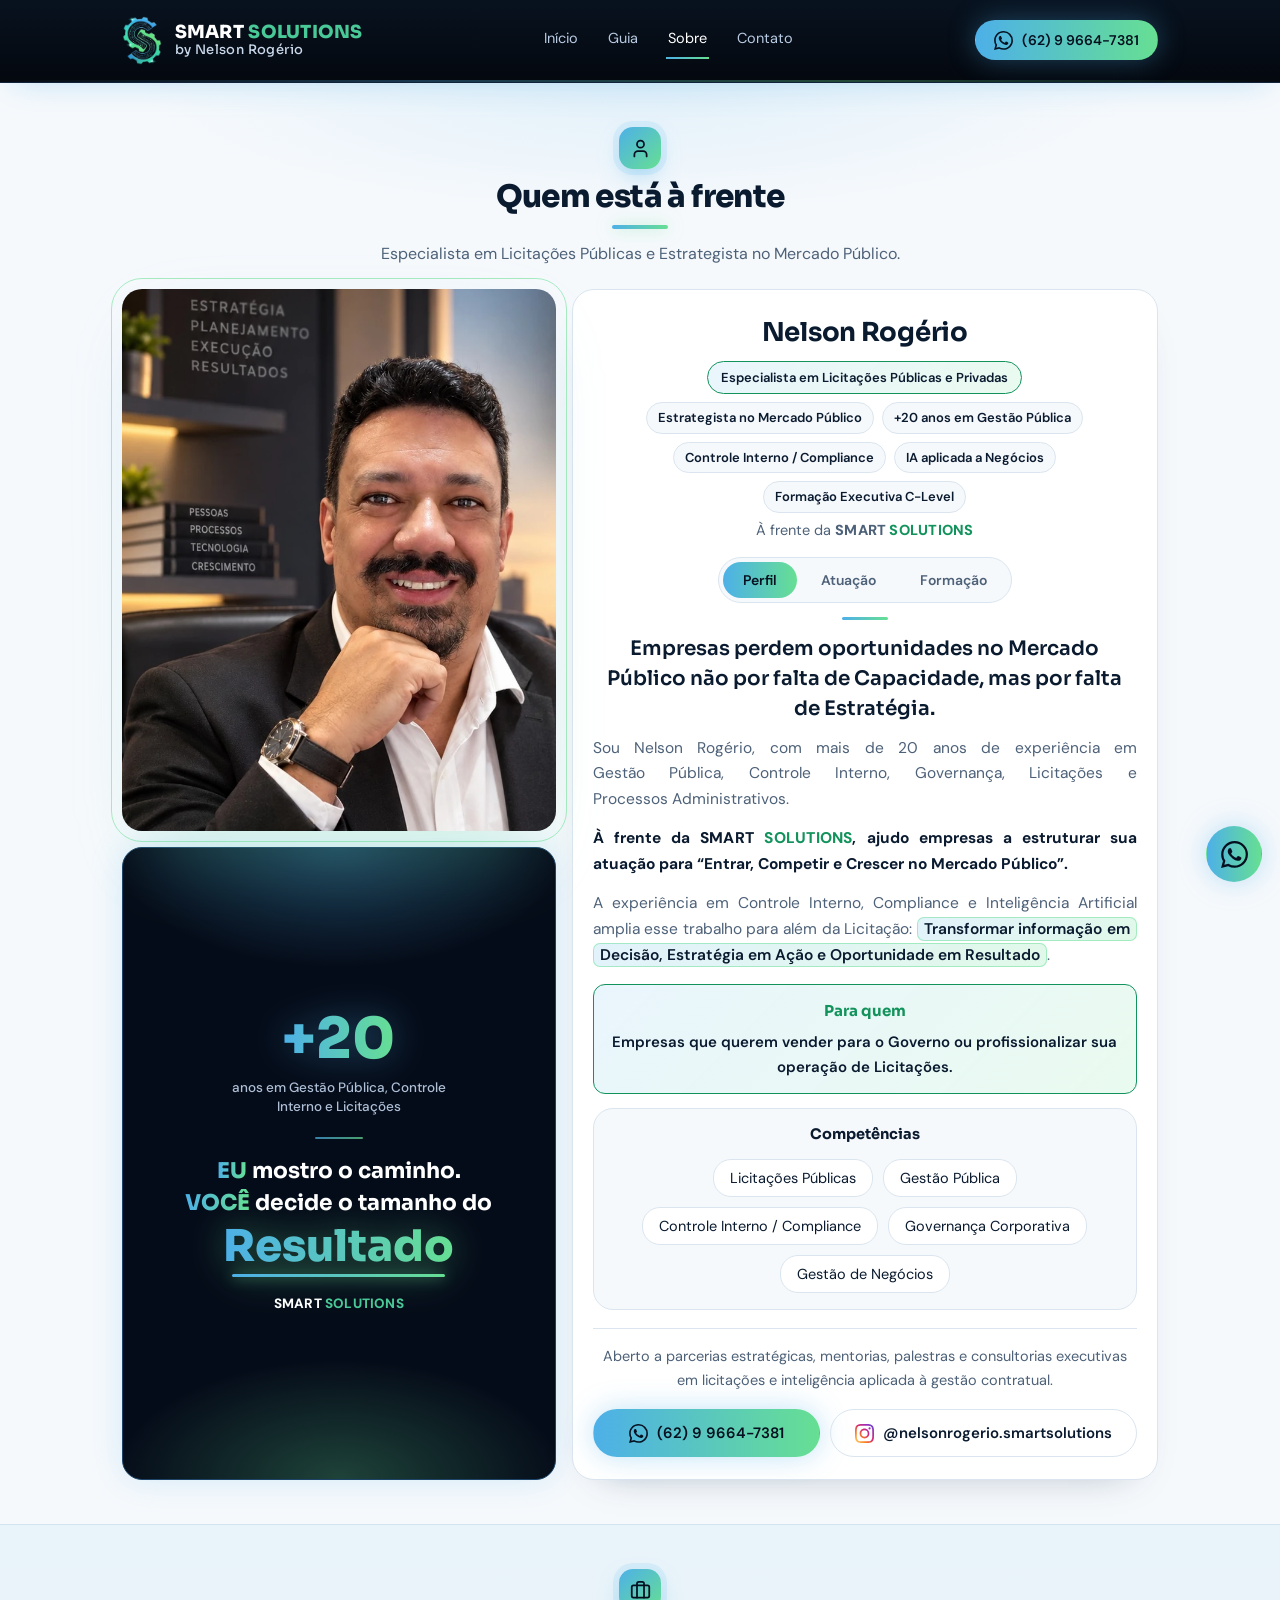
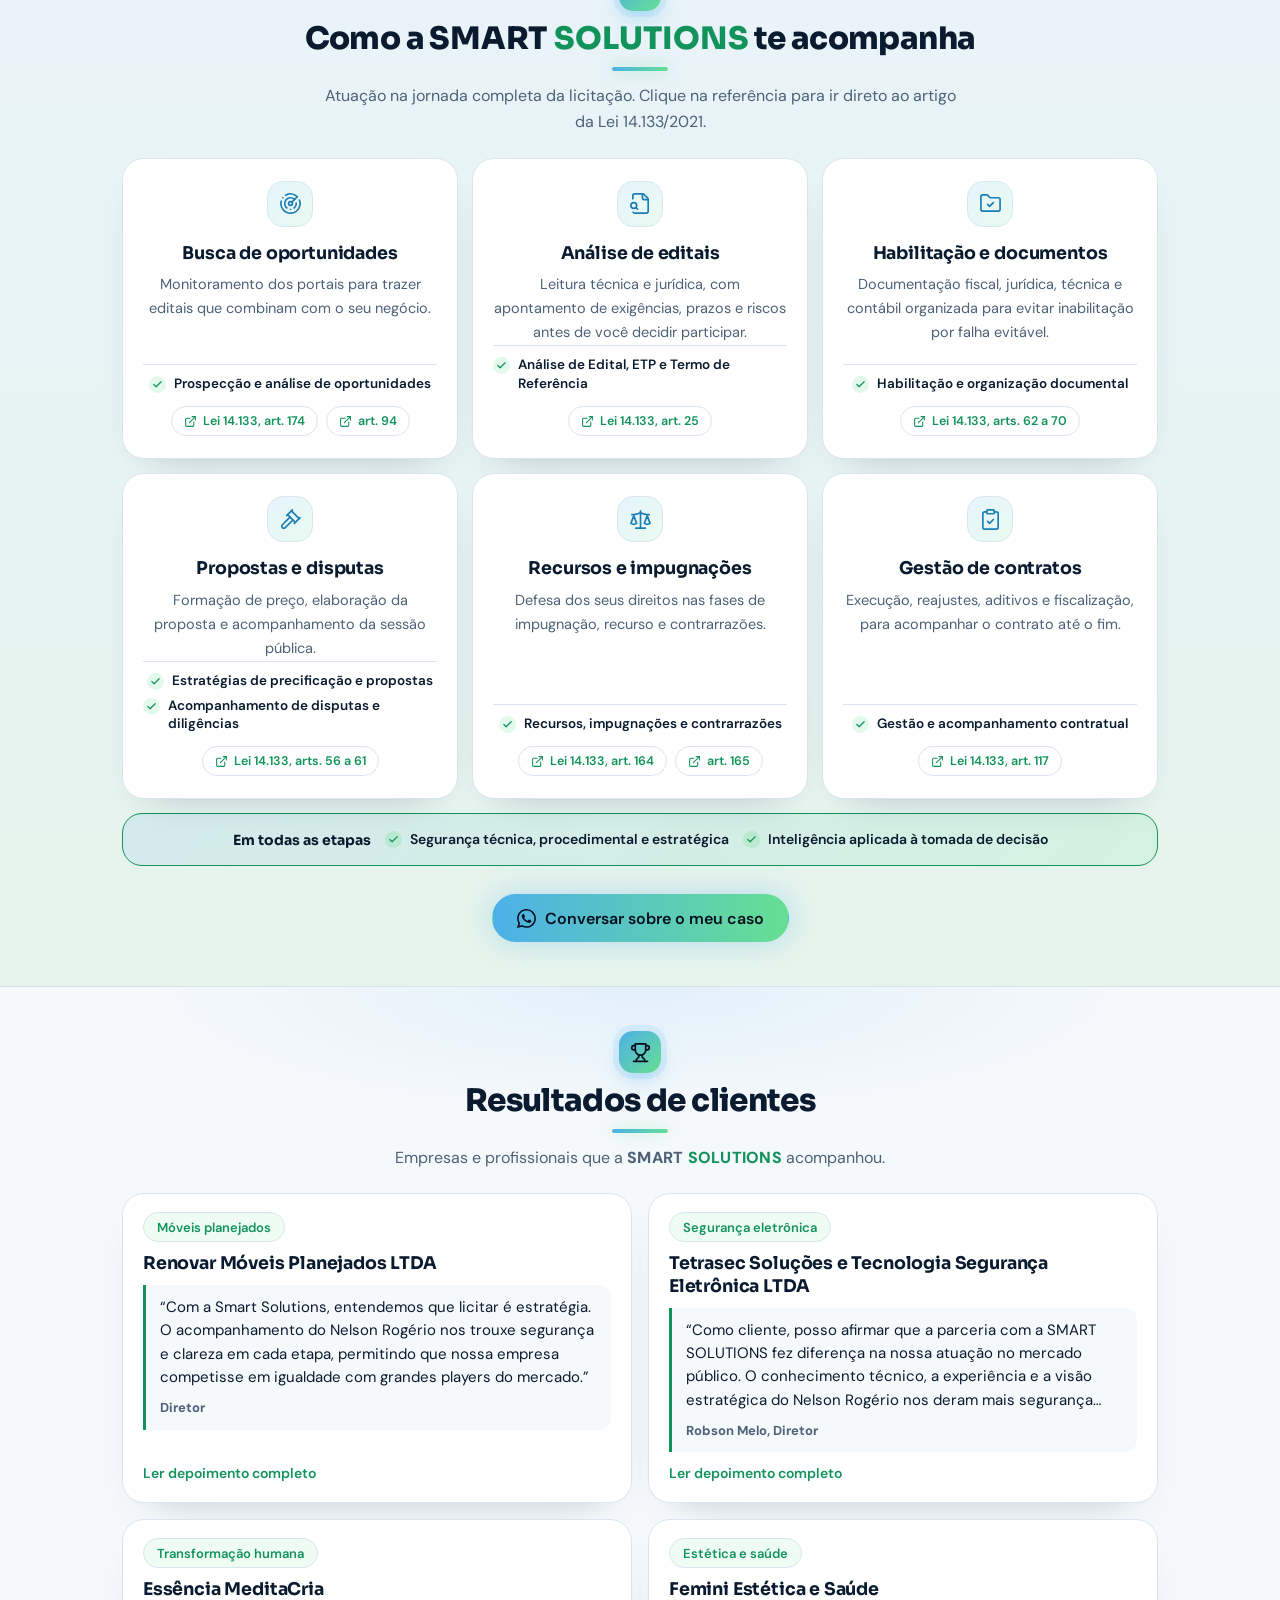
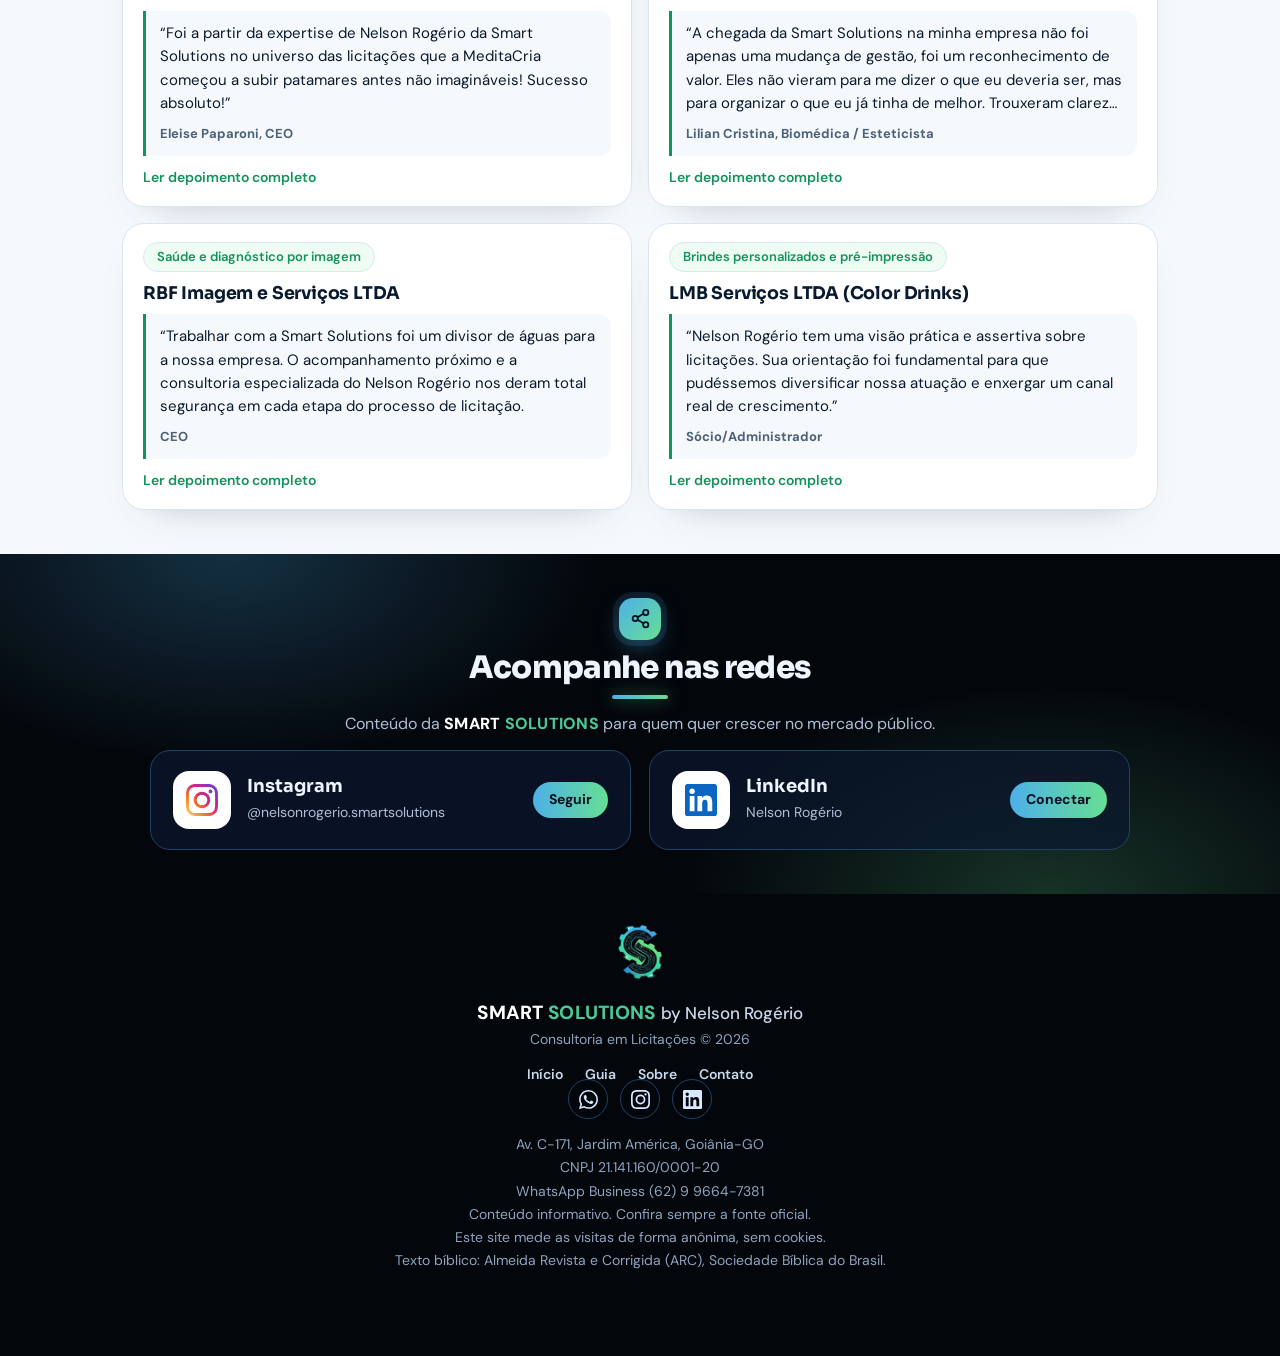
==== commit 07d00632: "Add files via upload" ====
--- a/atuacao.html
+++ b/atuacao.html
@@ -535,7 +535,7 @@
 
 /* ---- parceiros ---- */
 section#parceiros{padding:54px 0 58px}
-.pt{margin:30px auto 0;max-width:1000px}
+.ptw{display:block;margin:30px auto 0;max-width:1000px}
 .ptl{display:flex;flex-wrap:wrap;justify-content:center;gap:18px;list-style:none;margin:0;padding:0}
 .pti{display:grid;place-items:center;width:210px;height:128px;border-radius:18px;overflow:hidden;border:1px solid var(--ln);box-shadow:0 8px 22px rgba(20,60,100,.10);text-decoration:none;transition:transform .2s,box-shadow .2s}
 a.pti:hover,a.pti:focus-visible{transform:translateY(-3px);box-shadow:0 14px 30px rgba(20,60,100,.20)}
@@ -623,6 +623,8 @@
 .ptm .ptl>li{margin-right:18px;flex:none}
 @media (max-width:560px){.ptm .ptl>li{margin-right:12px}}
 @media (prefers-reduced-motion:reduce){.ptm .ptl>li{margin-right:0}.ptm .ptl{gap:18px}}
+
+.pti-full img{width:100%;max-width:100%;max-height:none;height:auto;-webkit-mask-image:linear-gradient(180deg,transparent,#000 8%,#000 92%,transparent);mask-image:linear-gradient(180deg,transparent,#000 8%,#000 92%,transparent)}
 </style><link href="https://nelsonrogerio.com.br/atuacao.html" rel="canonical"/><link href="favicon.ico?v=2" rel="icon" sizes="any"/><link href="favicon-32.png?v=2" rel="icon" sizes="32x32" type="image/png"/><link href="favicon-192.png?v=2" rel="icon" sizes="192x192" type="image/png"/><link href="apple-touch-icon.png?v=2" rel="apple-touch-icon"/><meta content="#03070c" name="theme-color"/><meta content="website" property="og:type"/><meta content="pt_BR" property="og:locale"/><meta content="SMART SOLUTIONS by Nelson Rogério" property="og:site_name"/><meta content="https://nelsonrogerio.com.br/atuacao.html" property="og:url"/><meta content="https://nelsonrogerio.com.br/assets/og-image.png" property="og:image"/><meta content="1200" property="og:image:width"/><meta content="630" property="og:image:height"/><meta content="summary_large_image" name="twitter:card"/><meta content="https://nelsonrogerio.com.br/assets/og-image.png" name="twitter:image"/></head><body><header><div class="w"><a aria-label="Smart Solutions by Nelson Rogério" class="logo" href="index.html"><img alt="" height="49" src="[data-uri]" width="40"/><span class="lt"><span class="bn">SMART <b>SOLUTIONS</b></span><em>by Nelson Rogério</em></span></a><nav><a href="index.html">Início</a><a href="guia.html">Guia</a><a aria-current="page" class="on" href="atuacao.html">Sobre</a><a href="contato.html">Contato</a></nav><a class="btn b1 sm" data-wa="" rel="noopener" target="_blank"><svg aria-hidden="true" class="bi" viewbox="0 0 24 24"><path d="M17.472 14.382c-.297-.149-1.758-.867-2.03-.967-.273-.099-.471-.148-.67.15-.197.297-.767.966-.94 1.164-.173.199-.347.223-.644.075-.297-.15-1.255-.463-2.39-1.475-.883-.788-1.48-1.761-1.653-2.059-.173-.297-.018-.458.13-.606.134-.133.298-.347.446-.52.149-.174.198-.298.298-.497.099-.198.05-.371-.025-.52-.075-.149-.669-1.612-.916-2.207-.242-.579-.487-.5-.669-.51-.173-.008-.371-.01-.57-.01-.198 0-.52.074-.792.372-.272.297-1.04 1.016-1.04 2.479 0 1.462 1.065 2.875 1.213 3.074.149.198 2.096 3.2 5.077 4.487.709.306 1.262.489 1.694.625.712.227 1.36.195 1.871.118.571-.085 1.758-.719 2.006-1.413.248-.694.248-1.289.173-1.413-.074-.124-.272-.198-.57-.347m-5.421 7.403h-.004a9.87 9.87 0 01-5.031-1.378l-.361-.214-3.741.982.998-3.648-.235-.374a9.86 9.86 0 01-1.51-5.26c.001-5.45 4.436-9.884 9.888-9.884 2.64 0 5.122 1.03 6.988 2.898a9.825 9.825 0 012.893 6.994c-.003 5.45-4.437 9.884-9.885 9.884m8.413-18.297A11.815 11.815 0 0012.05 0C5.495 0 .16 5.335.157 11.892c0 2.096.547 4.142 1.588 5.945L.057 24l6.305-1.654a11.882 11.882 0 005.683 1.448h.005c6.554 0 11.89-5.335 11.893-11.893a11.821 11.821 0 00-3.48-8.413Z"></path></svg><span>(62) 9 9664-7381</span></a></div><i class="prg" id="prg"></i></header><main id="topo"><h1 class="sr">Sobre a SMART SOLUTIONS e Nelson Rogério</h1><section id="sobre"><div class="w">
 <span class="hi"><svg aria-hidden="true" viewbox="0 0 24 24"><path d="M19 21v-2a4 4 0 0 0-4-4H9a4 4 0 0 0-4 4v2"></path> <circle cx="12" cy="7" r="4"></circle></svg></span><h2>Quem está à frente</h2><i class="hbar"></i>
 <p class="lead">Especialista em Licitações Públicas e Estrategista no Mercado Público.</p>
@@ -675,7 +677,7 @@
 </div></section><section id="resultados"><div class="w">
 <span class="hi"><svg aria-hidden="true" viewbox="0 0 24 24"><path d="M6 9H4.5a2.5 2.5 0 0 1 0-5H6"></path> <path d="M18 9h1.5a2.5 2.5 0 0 0 0-5H18"></path> <path d="M4 22h16"></path> <path d="M10 14.66V17c0 .55-.47.98-.97 1.21C7.85 18.75 7 20.24 7 22"></path> <path d="M14 14.66V17c0 .55.47.98.97 1.21C16.15 18.75 17 20.24 17 22"></path> <path d="M18 2H6v7a6 6 0 0 0 12 0V2Z"></path></svg></span><h2>Resultados de clientes</h2><i class="hbar"></i>
 <p class="lead">Empresas e profissionais que a <span class="bn">SMART <b>SOLUTIONS</b></span> acompanhou.</p>
-<div class="cg rs tcg"><article class="card tc rv" data-id="rennovar"><span class="badge">Móveis planejados</span><h3>Rennovar Móveis Planejados LTDA</h3><blockquote class="tq"><div class="tqb"><p>“Com a Smart Solutions, entendemos que licitar é estratégia. O acompanhamento do Nelson Rogério nos trouxe segurança e clareza em cada etapa, permitindo que nossa empresa competisse em igualdade com grandes players do mercado.”</p></div><cite>Diretor</cite></blockquote><div class="tx"><dl><div><dt>Desafio</dt><dd>Inserir a empresa no mercado de fornecimento de mobiliário para órgãos públicos.</dd></div><div><dt>O que foi feito</dt><dd>Estruturamos a documentação, o plano de preços e a habilitação completa.</dd></div><div><dt>Resultado</dt><dd>Empresa apta a competir, com contratos ativos na esfera pública.</dd></div></dl></div><button aria-expanded="false" class="tbtn" type="button">Ler depoimento completo</button></article><article class="card tc rv" data-id="tetrasec"><span class="badge">Segurança eletrônica</span><h3>Tetrasec Soluções e Tecnologia Segurança Eletrônica LTDA</h3><blockquote class="tq"><div class="tqb"><p>“Como cliente, posso afirmar que a parceria com a SMART SOLUTIONS fez diferença na nossa atuação no mercado público. O conhecimento técnico, a experiência e a visão estratégica do Nelson Rogério nos deram mais segurança para enfrentar os desafios das licitações.</p><p>“Mais do que uma consultoria, encontramos um parceiro que acompanha de perto, orienta com clareza e busca entender a realidade da empresa antes de apresentar qualquer solução.”</p></div><cite>Robson Melo, Diretor</cite></blockquote><div class="tx"><p class="ctxl">Por uma vida mais tranquila</p></div><button aria-expanded="false" class="tbtn" type="button">Ler depoimento completo</button></article><article class="card tc rv" data-id="meditacria"><span class="badge">Transformação humana</span><h3>Essência MeditaCria</h3><blockquote class="tq"><div class="tqb"><p>“Foi a partir da expertise de Nelson Rogério da Smart Solutions no universo das licitações que a MeditaCria começou a subir patamares antes não imagináveis! Sucesso absoluto!”</p></div><cite>Eleise Paparoni, CEO</cite></blockquote><div class="tx"><p class="ctxl">Autoconhecimento, prevenção e performance em programas premium de transformação humana.</p></div><button aria-expanded="false" class="tbtn" type="button">Ler depoimento completo</button></article><article class="card tc rv" data-id="femini"><span class="badge">Estética e saúde</span><h3>Femini Estética e Saúde</h3><blockquote class="tq"><div class="tqb"><p>“A chegada da Smart Solutions na minha empresa não foi apenas uma mudança de gestão, foi um reconhecimento de valor. Eles não vieram para me dizer o que eu deveria ser, mas para organizar o que eu já tinha de melhor. Trouxeram clareza nas finanças, estrutura nos processos, estratégias que faziam sentido e, acima de tudo, respeito à minha essência feminina de empreender.</p><p>“Hoje, vejo minha empresa crescer com ordem e propósito. Mas o maior impacto foi em mim: recuperei a confiança, passei a tomar decisões com tranquilidade e entendi que ser mulher à frente de um negócio não é fraqueza, é uma força única. Aprendi a liderar com leveza e firmeza, e a enxergar que o sucesso não precisa custar minha paz.</p><p>“A Smart Solutions não só transformou minha empresa: devolveu-me a mim mesma. Hoje, empreendo com alegria, segurança e orgulho, e isso é um presente que levarei para sempre.”</p></div><cite>Lilian Cristina, Biomédica / Esteticista</cite></blockquote><div class="tx"><p class="ctxl">O Autocuidado nutre a Alma!</p></div><button aria-expanded="false" class="tbtn" type="button">Ler depoimento completo</button></article><article class="card tc rv" data-id="rbf"><span class="badge">Saúde e diagnóstico por imagem</span><h3>RBF Imagem e Serviços LTDA</h3><blockquote class="tq"><div class="tqb"><p>“Trabalhar com a Smart Solutions foi um divisor de águas para a nossa empresa. O acompanhamento próximo e a consultoria especializada do Nelson Rogério nos deram total segurança em cada etapa do processo de licitação.</p><p>“Com uma estratégia clara e personalizada, conseguimos reduzir riscos, aumentar nossa competitividade e conquistar contratos importantes no mercado público. O nível de profissionalismo e domínio técnico do Nelson nos trouxe confiança e resultados concretos, transformando desafios em verdadeiras oportunidades de crescimento.”</p></div><cite>CEO</cite></blockquote><div class="tx"><dl><div><dt>Desafio</dt><dd>Atender às exigências técnicas rigorosas das licitações da saúde, com foco na conformidade regulatória.</dd></div><div><dt>O que foi feito</dt><dd>Revisão documental aprofundada, comprovação de capacidade técnica e defesas estratégicas em certames.</dd></div><div><dt>Resultado</dt><dd>Empresa com histórico de contratos conquistados em licitações da saúde.</dd></div></dl></div><button aria-expanded="false" class="tbtn" type="button">Ler depoimento completo</button></article><article class="card tc rv" data-id="lmb"><span class="badge">Brindes personalizados e pré-impressão</span><h3>LMB Serviços LTDA (Color Drinks)</h3><blockquote class="tq"><div class="tqb"><p>“Nelson Rogério tem uma visão prática e assertiva sobre licitações. Sua orientação foi fundamental para que pudéssemos diversificar nossa atuação e enxergar um canal real de crescimento.”</p></div><cite>Sócio/Administrador</cite></blockquote><div class="tx"><dl><div><dt>Desafio</dt><dd>Diversificar a atuação no mercado público, explorando novas frentes de negócio.</dd></div><div><dt>O que foi feito</dt><dd>Ajustamos CNAEs estratégicos, capacitamos para novas oportunidades e montamos o portfólio licitatório.</dd></div><div><dt>Resultado</dt><dd>Ampliação das possibilidades de fornecimento para diferentes áreas da administração pública.</dd></div></dl></div><button aria-expanded="false" class="tbtn" type="button">Ler depoimento completo</button></article></div>
+<div class="cg rs tcg"><article class="card tc rv" data-id="rennovar"><span class="badge">Móveis planejados</span><h3>Renovar Móveis Planejados LTDA</h3><blockquote class="tq"><div class="tqb"><p>“Com a Smart Solutions, entendemos que licitar é estratégia. O acompanhamento do Nelson Rogério nos trouxe segurança e clareza em cada etapa, permitindo que nossa empresa competisse em igualdade com grandes players do mercado.”</p></div><cite>Diretor</cite></blockquote><div class="tx"><dl><div><dt>Desafio</dt><dd>Inserir a empresa no mercado de fornecimento de mobiliário para órgãos públicos.</dd></div><div><dt>O que foi feito</dt><dd>Estruturamos a documentação, o plano de preços e a habilitação completa.</dd></div><div><dt>Resultado</dt><dd>Empresa apta a competir, com contratos ativos na esfera pública.</dd></div></dl></div><button aria-expanded="false" class="tbtn" type="button">Ler depoimento completo</button></article><article class="card tc rv" data-id="tetrasec"><span class="badge">Segurança eletrônica</span><h3>Tetrasec Soluções e Tecnologia Segurança Eletrônica LTDA</h3><blockquote class="tq"><div class="tqb"><p>“Como cliente, posso afirmar que a parceria com a SMART SOLUTIONS fez diferença na nossa atuação no mercado público. O conhecimento técnico, a experiência e a visão estratégica do Nelson Rogério nos deram mais segurança para enfrentar os desafios das licitações.</p><p>“Mais do que uma consultoria, encontramos um parceiro que acompanha de perto, orienta com clareza e busca entender a realidade da empresa antes de apresentar qualquer solução.”</p></div><cite>Robson Melo, Diretor</cite></blockquote><div class="tx"><p class="ctxl">Por uma vida mais tranquila</p></div><button aria-expanded="false" class="tbtn" type="button">Ler depoimento completo</button></article><article class="card tc rv" data-id="meditacria"><span class="badge">Transformação humana</span><h3>Essência MeditaCria</h3><blockquote class="tq"><div class="tqb"><p>“Foi a partir da expertise de Nelson Rogério da Smart Solutions no universo das licitações que a MeditaCria começou a subir patamares antes não imagináveis! Sucesso absoluto!”</p></div><cite>Eleise Paparoni, CEO</cite></blockquote><div class="tx"><p class="ctxl">Autoconhecimento, prevenção e performance em programas premium de transformação humana.</p></div><button aria-expanded="false" class="tbtn" type="button">Ler depoimento completo</button></article><article class="card tc rv" data-id="femini"><span class="badge">Estética e saúde</span><h3>Femini Estética e Saúde</h3><blockquote class="tq"><div class="tqb"><p>“A chegada da Smart Solutions na minha empresa não foi apenas uma mudança de gestão, foi um reconhecimento de valor. Eles não vieram para me dizer o que eu deveria ser, mas para organizar o que eu já tinha de melhor. Trouxeram clareza nas finanças, estrutura nos processos, estratégias que faziam sentido e, acima de tudo, respeito à minha essência feminina de empreender.</p><p>“Hoje, vejo minha empresa crescer com ordem e propósito. Mas o maior impacto foi em mim: recuperei a confiança, passei a tomar decisões com tranquilidade e entendi que ser mulher à frente de um negócio não é fraqueza, é uma força única. Aprendi a liderar com leveza e firmeza, e a enxergar que o sucesso não precisa custar minha paz.</p><p>“A Smart Solutions não só transformou minha empresa: devolveu-me a mim mesma. Hoje, empreendo com alegria, segurança e orgulho, e isso é um presente que levarei para sempre.”</p></div><cite>Lilian Cristina, Biomédica / Esteticista</cite></blockquote><div class="tx"><p class="ctxl">O Autocuidado nutre a Alma!</p></div><button aria-expanded="false" class="tbtn" type="button">Ler depoimento completo</button></article><article class="card tc rv" data-id="rbf"><span class="badge">Saúde e diagnóstico por imagem</span><h3>RBF Imagem e Serviços LTDA</h3><blockquote class="tq"><div class="tqb"><p>“Trabalhar com a Smart Solutions foi um divisor de águas para a nossa empresa. O acompanhamento próximo e a consultoria especializada do Nelson Rogério nos deram total segurança em cada etapa do processo de licitação.</p><p>“Com uma estratégia clara e personalizada, conseguimos reduzir riscos, aumentar nossa competitividade e conquistar contratos importantes no mercado público. O nível de profissionalismo e domínio técnico do Nelson nos trouxe confiança e resultados concretos, transformando desafios em verdadeiras oportunidades de crescimento.”</p></div><cite>CEO</cite></blockquote><div class="tx"><dl><div><dt>Desafio</dt><dd>Atender às exigências técnicas rigorosas das licitações da saúde, com foco na conformidade regulatória.</dd></div><div><dt>O que foi feito</dt><dd>Revisão documental aprofundada, comprovação de capacidade técnica e defesas estratégicas em certames.</dd></div><div><dt>Resultado</dt><dd>Empresa com histórico de contratos conquistados em licitações da saúde.</dd></div></dl></div><button aria-expanded="false" class="tbtn" type="button">Ler depoimento completo</button></article><article class="card tc rv" data-id="lmb"><span class="badge">Brindes personalizados e pré-impressão</span><h3>LMB Serviços LTDA (Color Drinks)</h3><blockquote class="tq"><div class="tqb"><p>“Nelson Rogério tem uma visão prática e assertiva sobre licitações. Sua orientação foi fundamental para que pudéssemos diversificar nossa atuação e enxergar um canal real de crescimento.”</p></div><cite>Sócio/Administrador</cite></blockquote><div class="tx"><dl><div><dt>Desafio</dt><dd>Diversificar a atuação no mercado público, explorando novas frentes de negócio.</dd></div><div><dt>O que foi feito</dt><dd>Ajustamos CNAEs estratégicos, capacitamos para novas oportunidades e montamos o portfólio licitatório.</dd></div><div><dt>Resultado</dt><dd>Ampliação das possibilidades de fornecimento para diferentes áreas da administração pública.</dd></div></dl></div><button aria-expanded="false" class="tbtn" type="button">Ler depoimento completo</button></article></div>
 </div></section><div class="follow"><div class="w">
 <span class="hi"><svg aria-hidden="true" viewbox="0 0 24 24"><circle cx="18" cy="5" r="3"></circle> <circle cx="6" cy="12" r="3"></circle> <circle cx="18" cy="19" r="3"></circle> <line x1="8.59" x2="15.42" y1="13.51" y2="17.49"></line> <line x1="15.41" x2="8.59" y1="6.51" y2="10.49"></line></svg></span><h2>Acompanhe nas redes</h2><i class="hbar"></i>
 <p class="lead">Conteúdo da <span class="bn">SMART <b>SOLUTIONS</b></span> para quem quer crescer no mercado público.</p>
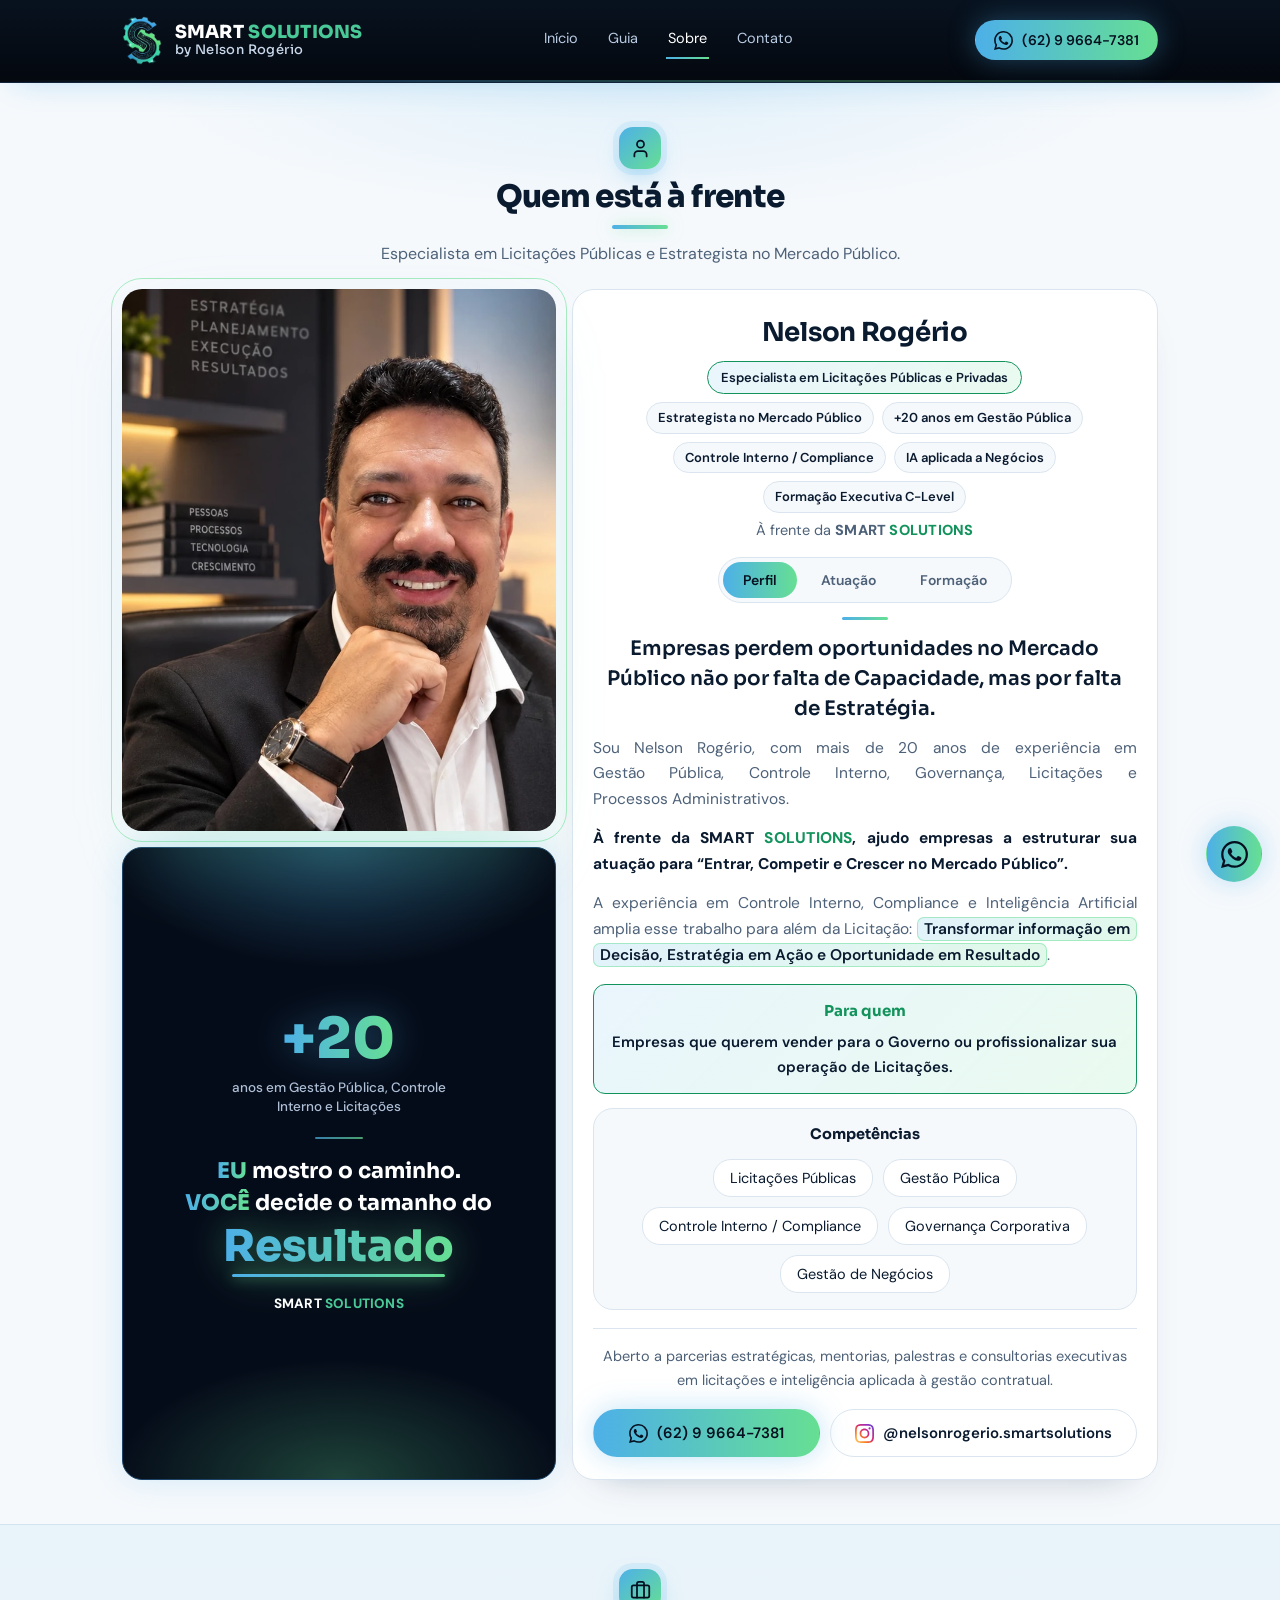
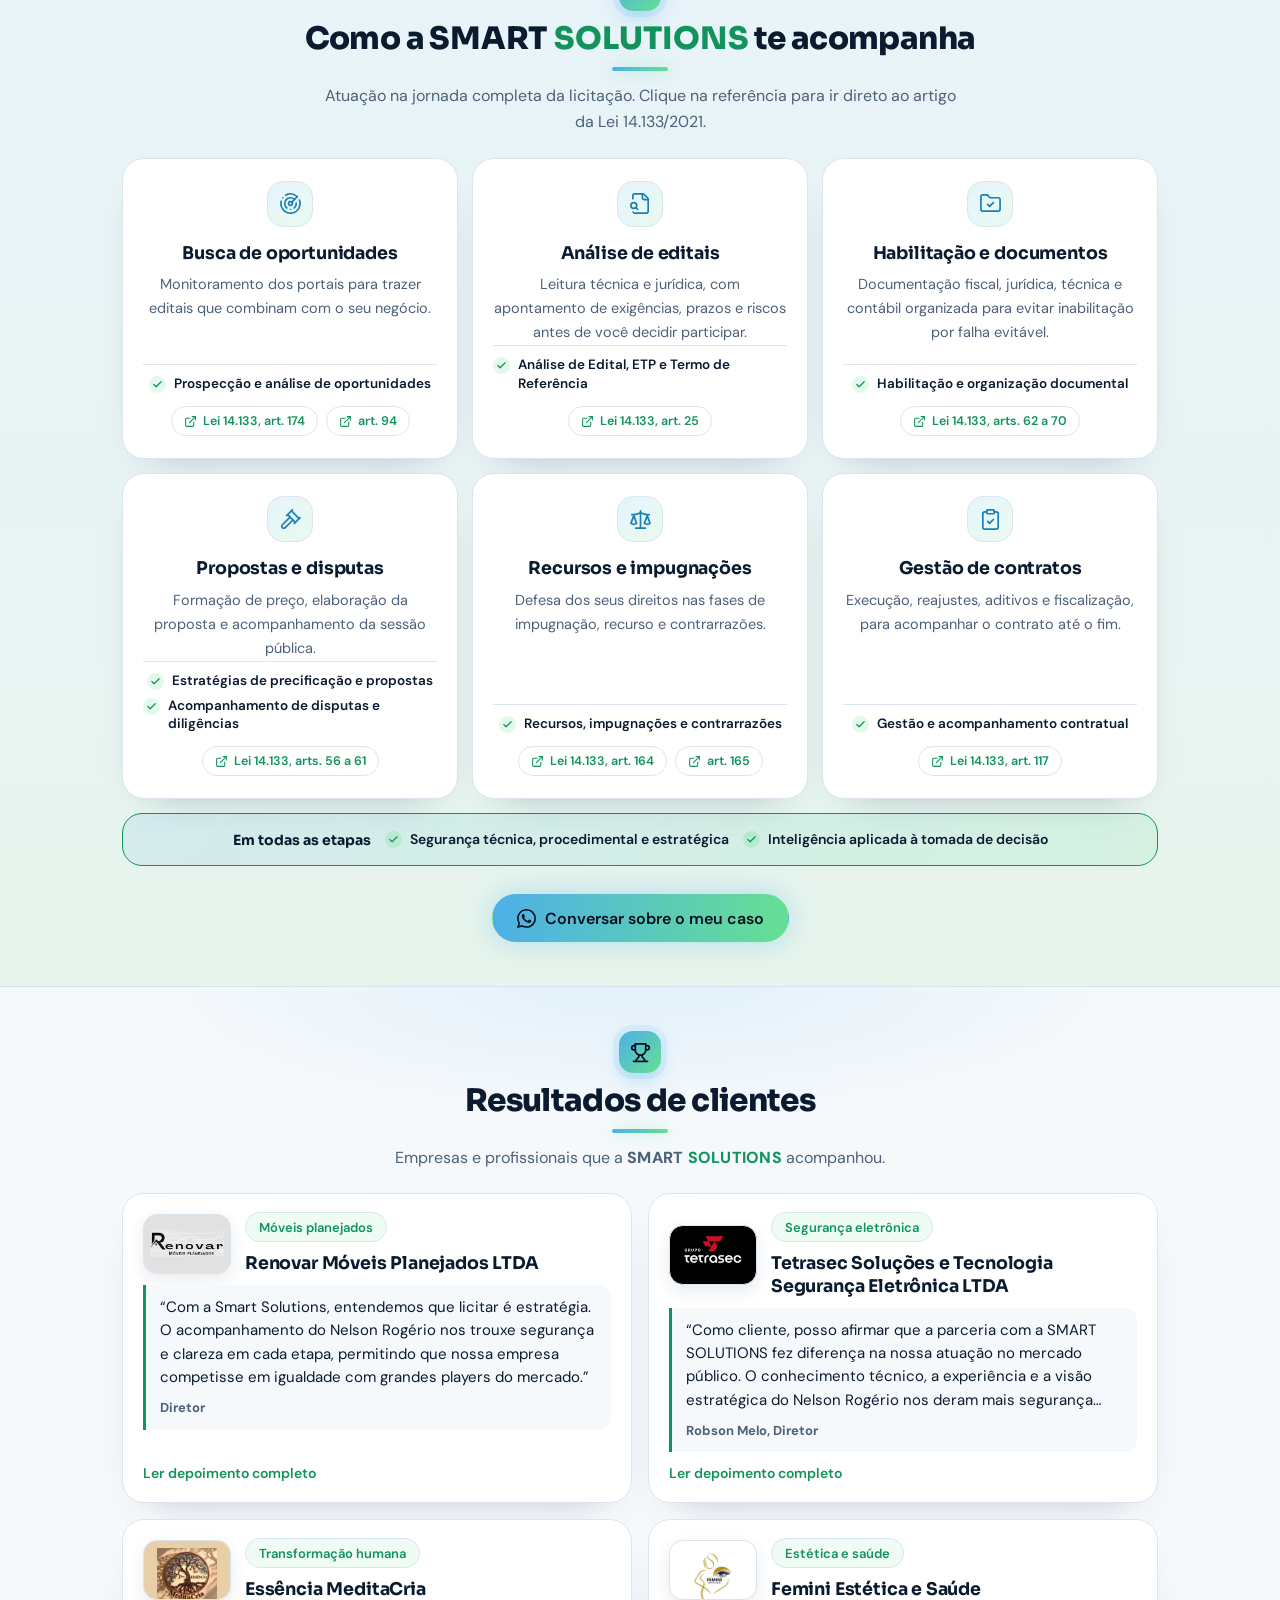
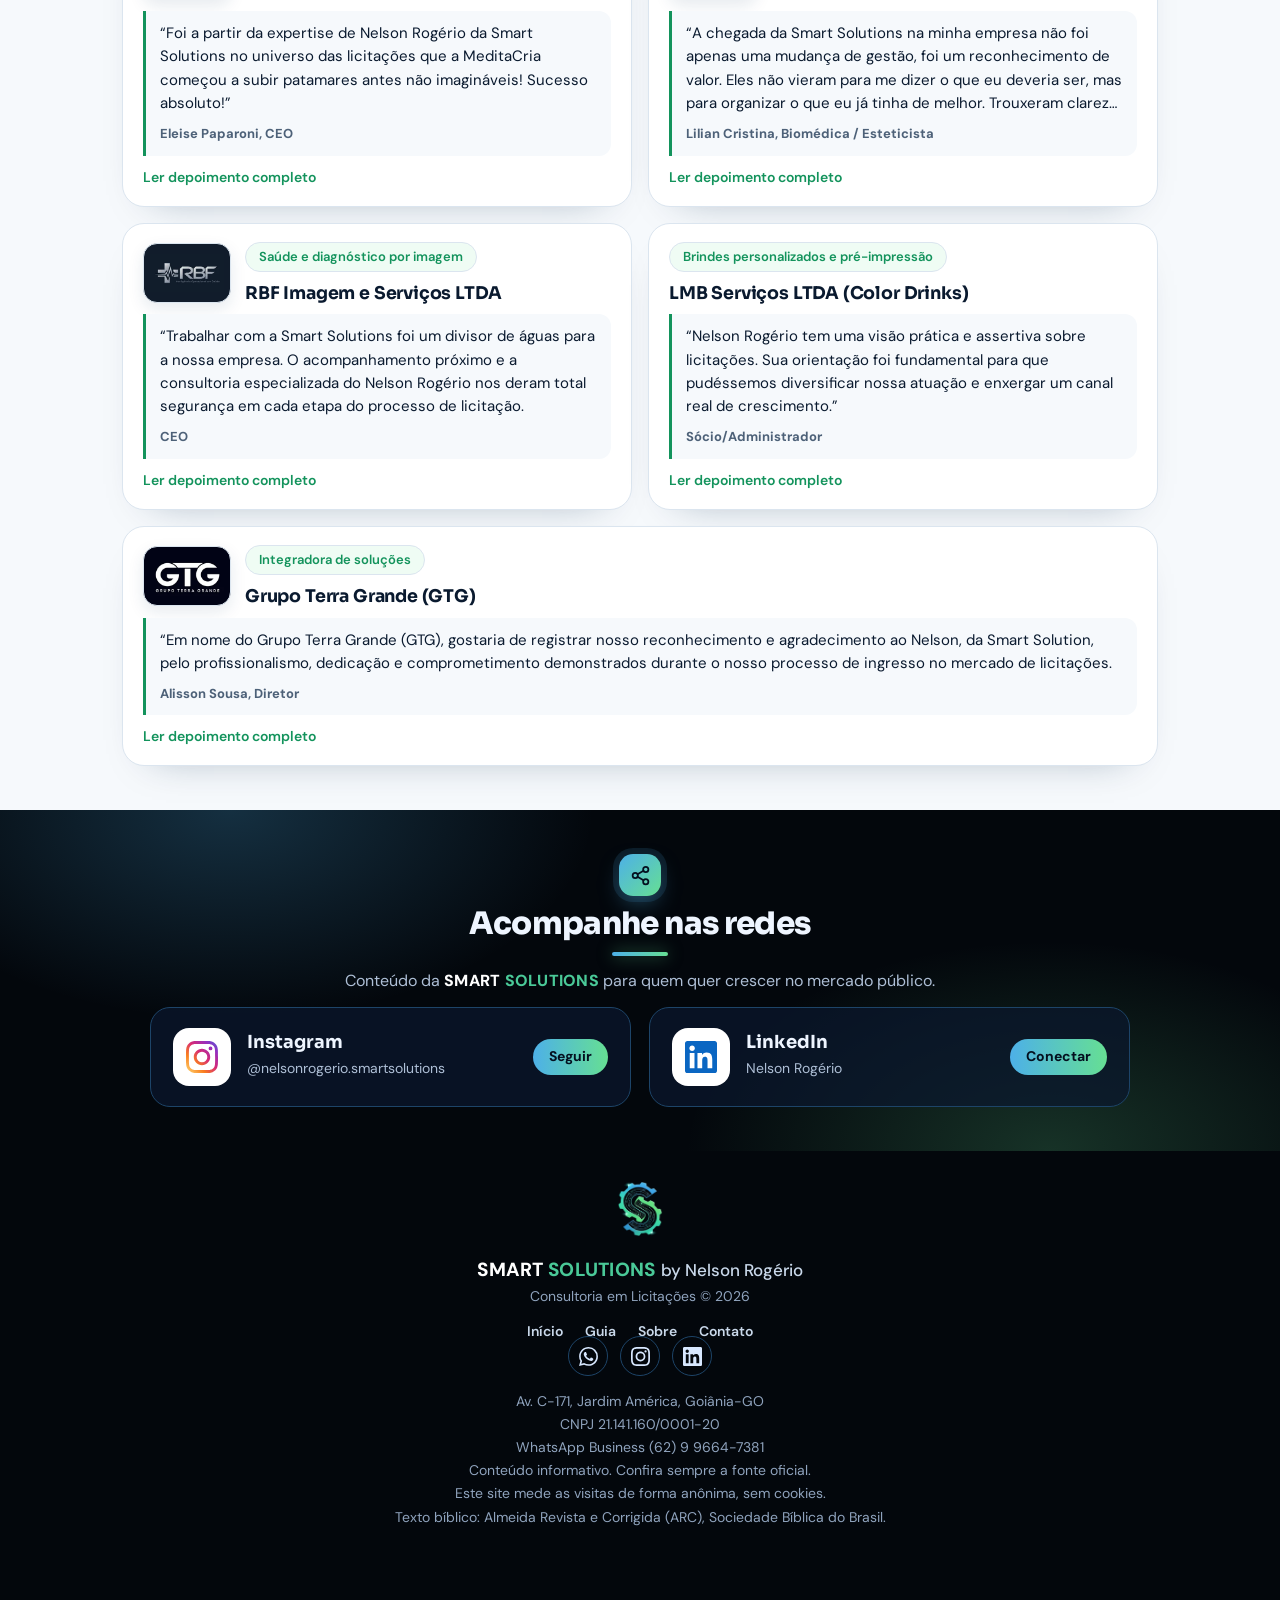
==== commit 16130df4: "Add files via upload" ====
--- a/atuacao.html
+++ b/atuacao.html
@@ -613,7 +613,7 @@
 
 .tcg{align-items:stretch}
 .tcg:has(.tc.open){align-items:start}
-.tc .tbtn{margin-top:auto}
+.tc .tbtn{margin-top:auto}.tc .tch{display:flex;align-items:center;gap:14px}.tc .tht{display:flex;flex-direction:column;align-items:flex-start;gap:10px;min-width:0}.tc .tlg{flex:none;display:grid;place-items:center;width:88px;height:60px;border-radius:14px;overflow:hidden;border:1px solid var(--ln);box-shadow:0 6px 16px rgba(20,60,100,.10)}.tc .tlg img{display:block;max-width:86%;max-height:80%;width:auto;height:auto;object-fit:contain}.tc .tlg.cv img{max-width:none;max-height:none;width:100%;height:100%;object-fit:cover}@media (max-width:560px){.tc .tch{gap:12px}.tc .tlg{width:72px;height:50px;border-radius:12px}}.tcg>.tc:last-child:nth-child(odd){grid-column:1/-1}
 
 #comecar .facts .card{padding:22px 20px}
 
@@ -677,7 +677,7 @@
 </div></section><section id="resultados"><div class="w">
 <span class="hi"><svg aria-hidden="true" viewbox="0 0 24 24"><path d="M6 9H4.5a2.5 2.5 0 0 1 0-5H6"></path> <path d="M18 9h1.5a2.5 2.5 0 0 0 0-5H18"></path> <path d="M4 22h16"></path> <path d="M10 14.66V17c0 .55-.47.98-.97 1.21C7.85 18.75 7 20.24 7 22"></path> <path d="M14 14.66V17c0 .55.47.98.97 1.21C16.15 18.75 17 20.24 17 22"></path> <path d="M18 2H6v7a6 6 0 0 0 12 0V2Z"></path></svg></span><h2>Resultados de clientes</h2><i class="hbar"></i>
 <p class="lead">Empresas e profissionais que a <span class="bn">SMART <b>SOLUTIONS</b></span> acompanhou.</p>
-<div class="cg rs tcg"><article class="card tc rv" data-id="rennovar"><span class="badge">Móveis planejados</span><h3>Renovar Móveis Planejados LTDA</h3><blockquote class="tq"><div class="tqb"><p>“Com a Smart Solutions, entendemos que licitar é estratégia. O acompanhamento do Nelson Rogério nos trouxe segurança e clareza em cada etapa, permitindo que nossa empresa competisse em igualdade com grandes players do mercado.”</p></div><cite>Diretor</cite></blockquote><div class="tx"><dl><div><dt>Desafio</dt><dd>Inserir a empresa no mercado de fornecimento de mobiliário para órgãos públicos.</dd></div><div><dt>O que foi feito</dt><dd>Estruturamos a documentação, o plano de preços e a habilitação completa.</dd></div><div><dt>Resultado</dt><dd>Empresa apta a competir, com contratos ativos na esfera pública.</dd></div></dl></div><button aria-expanded="false" class="tbtn" type="button">Ler depoimento completo</button></article><article class="card tc rv" data-id="tetrasec"><span class="badge">Segurança eletrônica</span><h3>Tetrasec Soluções e Tecnologia Segurança Eletrônica LTDA</h3><blockquote class="tq"><div class="tqb"><p>“Como cliente, posso afirmar que a parceria com a SMART SOLUTIONS fez diferença na nossa atuação no mercado público. O conhecimento técnico, a experiência e a visão estratégica do Nelson Rogério nos deram mais segurança para enfrentar os desafios das licitações.</p><p>“Mais do que uma consultoria, encontramos um parceiro que acompanha de perto, orienta com clareza e busca entender a realidade da empresa antes de apresentar qualquer solução.”</p></div><cite>Robson Melo, Diretor</cite></blockquote><div class="tx"><p class="ctxl">Por uma vida mais tranquila</p></div><button aria-expanded="false" class="tbtn" type="button">Ler depoimento completo</button></article><article class="card tc rv" data-id="meditacria"><span class="badge">Transformação humana</span><h3>Essência MeditaCria</h3><blockquote class="tq"><div class="tqb"><p>“Foi a partir da expertise de Nelson Rogério da Smart Solutions no universo das licitações que a MeditaCria começou a subir patamares antes não imagináveis! Sucesso absoluto!”</p></div><cite>Eleise Paparoni, CEO</cite></blockquote><div class="tx"><p class="ctxl">Autoconhecimento, prevenção e performance em programas premium de transformação humana.</p></div><button aria-expanded="false" class="tbtn" type="button">Ler depoimento completo</button></article><article class="card tc rv" data-id="femini"><span class="badge">Estética e saúde</span><h3>Femini Estética e Saúde</h3><blockquote class="tq"><div class="tqb"><p>“A chegada da Smart Solutions na minha empresa não foi apenas uma mudança de gestão, foi um reconhecimento de valor. Eles não vieram para me dizer o que eu deveria ser, mas para organizar o que eu já tinha de melhor. Trouxeram clareza nas finanças, estrutura nos processos, estratégias que faziam sentido e, acima de tudo, respeito à minha essência feminina de empreender.</p><p>“Hoje, vejo minha empresa crescer com ordem e propósito. Mas o maior impacto foi em mim: recuperei a confiança, passei a tomar decisões com tranquilidade e entendi que ser mulher à frente de um negócio não é fraqueza, é uma força única. Aprendi a liderar com leveza e firmeza, e a enxergar que o sucesso não precisa custar minha paz.</p><p>“A Smart Solutions não só transformou minha empresa: devolveu-me a mim mesma. Hoje, empreendo com alegria, segurança e orgulho, e isso é um presente que levarei para sempre.”</p></div><cite>Lilian Cristina, Biomédica / Esteticista</cite></blockquote><div class="tx"><p class="ctxl">O Autocuidado nutre a Alma!</p></div><button aria-expanded="false" class="tbtn" type="button">Ler depoimento completo</button></article><article class="card tc rv" data-id="rbf"><span class="badge">Saúde e diagnóstico por imagem</span><h3>RBF Imagem e Serviços LTDA</h3><blockquote class="tq"><div class="tqb"><p>“Trabalhar com a Smart Solutions foi um divisor de águas para a nossa empresa. O acompanhamento próximo e a consultoria especializada do Nelson Rogério nos deram total segurança em cada etapa do processo de licitação.</p><p>“Com uma estratégia clara e personalizada, conseguimos reduzir riscos, aumentar nossa competitividade e conquistar contratos importantes no mercado público. O nível de profissionalismo e domínio técnico do Nelson nos trouxe confiança e resultados concretos, transformando desafios em verdadeiras oportunidades de crescimento.”</p></div><cite>CEO</cite></blockquote><div class="tx"><dl><div><dt>Desafio</dt><dd>Atender às exigências técnicas rigorosas das licitações da saúde, com foco na conformidade regulatória.</dd></div><div><dt>O que foi feito</dt><dd>Revisão documental aprofundada, comprovação de capacidade técnica e defesas estratégicas em certames.</dd></div><div><dt>Resultado</dt><dd>Empresa com histórico de contratos conquistados em licitações da saúde.</dd></div></dl></div><button aria-expanded="false" class="tbtn" type="button">Ler depoimento completo</button></article><article class="card tc rv" data-id="lmb"><span class="badge">Brindes personalizados e pré-impressão</span><h3>LMB Serviços LTDA (Color Drinks)</h3><blockquote class="tq"><div class="tqb"><p>“Nelson Rogério tem uma visão prática e assertiva sobre licitações. Sua orientação foi fundamental para que pudéssemos diversificar nossa atuação e enxergar um canal real de crescimento.”</p></div><cite>Sócio/Administrador</cite></blockquote><div class="tx"><dl><div><dt>Desafio</dt><dd>Diversificar a atuação no mercado público, explorando novas frentes de negócio.</dd></div><div><dt>O que foi feito</dt><dd>Ajustamos CNAEs estratégicos, capacitamos para novas oportunidades e montamos o portfólio licitatório.</dd></div><div><dt>Resultado</dt><dd>Ampliação das possibilidades de fornecimento para diferentes áreas da administração pública.</dd></div></dl></div><button aria-expanded="false" class="tbtn" type="button">Ler depoimento completo</button></article></div>
+<div class="cg rs tcg"><article class="card tc rv" data-id="rennovar"><div class="tch"><span class="tlg" style="background:#e1e1e1"><img src="[data-uri]" alt="" decoding="async"></span><div class="tht"><span class="badge">Móveis planejados</span><h3>Renovar Móveis Planejados LTDA</h3></div></div><blockquote class="tq"><div class="tqb"><p>“Com a Smart Solutions, entendemos que licitar é estratégia. O acompanhamento do Nelson Rogério nos trouxe segurança e clareza em cada etapa, permitindo que nossa empresa competisse em igualdade com grandes players do mercado.”</p></div><cite>Diretor</cite></blockquote><div class="tx"><dl><div><dt>Desafio</dt><dd>Inserir a empresa no mercado de fornecimento de mobiliário para órgãos públicos.</dd></div><div><dt>O que foi feito</dt><dd>Estruturamos a documentação, o plano de preços e a habilitação completa.</dd></div><div><dt>Resultado</dt><dd>Empresa apta a competir, com contratos ativos na esfera pública.</dd></div></dl></div><button aria-expanded="false" class="tbtn" type="button">Ler depoimento completo</button></article><article class="card tc rv" data-id="tetrasec"><div class="tch"><span class="tlg" style="background:#000000"><img src="[data-uri]" alt="" decoding="async"></span><div class="tht"><span class="badge">Segurança eletrônica</span><h3>Tetrasec Soluções e Tecnologia Segurança Eletrônica LTDA</h3></div></div><blockquote class="tq"><div class="tqb"><p>“Como cliente, posso afirmar que a parceria com a SMART SOLUTIONS fez diferença na nossa atuação no mercado público. O conhecimento técnico, a experiência e a visão estratégica do Nelson Rogério nos deram mais segurança para enfrentar os desafios das licitações.</p><p>“Mais do que uma consultoria, encontramos um parceiro que acompanha de perto, orienta com clareza e busca entender a realidade da empresa antes de apresentar qualquer solução.”</p></div><cite>Robson Melo, Diretor</cite></blockquote><div class="tx"><p class="ctxl">Por uma vida mais tranquila</p></div><button aria-expanded="false" class="tbtn" type="button">Ler depoimento completo</button></article><article class="card tc rv" data-id="meditacria"><div class="tch"><span class="tlg" style="background:#e9cfa8"><img src="[data-uri]" alt="" decoding="async"></span><div class="tht"><span class="badge">Transformação humana</span><h3>Essência MeditaCria</h3></div></div><blockquote class="tq"><div class="tqb"><p>“Foi a partir da expertise de Nelson Rogério da Smart Solutions no universo das licitações que a MeditaCria começou a subir patamares antes não imagináveis! Sucesso absoluto!”</p></div><cite>Eleise Paparoni, CEO</cite></blockquote><div class="tx"><p class="ctxl">Autoconhecimento, prevenção e performance em programas premium de transformação humana.</p></div><button aria-expanded="false" class="tbtn" type="button">Ler depoimento completo</button></article><article class="card tc rv" data-id="femini"><div class="tch"><span class="tlg" style="background:#ffffff"><img src="[data-uri]" alt="" decoding="async"></span><div class="tht"><span class="badge">Estética e saúde</span><h3>Femini Estética e Saúde</h3></div></div><blockquote class="tq"><div class="tqb"><p>“A chegada da Smart Solutions na minha empresa não foi apenas uma mudança de gestão, foi um reconhecimento de valor. Eles não vieram para me dizer o que eu deveria ser, mas para organizar o que eu já tinha de melhor. Trouxeram clareza nas finanças, estrutura nos processos, estratégias que faziam sentido e, acima de tudo, respeito à minha essência feminina de empreender.</p><p>“Hoje, vejo minha empresa crescer com ordem e propósito. Mas o maior impacto foi em mim: recuperei a confiança, passei a tomar decisões com tranquilidade e entendi que ser mulher à frente de um negócio não é fraqueza, é uma força única. Aprendi a liderar com leveza e firmeza, e a enxergar que o sucesso não precisa custar minha paz.</p><p>“A Smart Solutions não só transformou minha empresa: devolveu-me a mim mesma. Hoje, empreendo com alegria, segurança e orgulho, e isso é um presente que levarei para sempre.”</p></div><cite>Lilian Cristina, Biomédica / Esteticista</cite></blockquote><div class="tx"><p class="ctxl">O Autocuidado nutre a Alma!</p></div><button aria-expanded="false" class="tbtn" type="button">Ler depoimento completo</button></article><article class="card tc rv" data-id="rbf"><div class="tch"><span class="tlg" style="background:#111c2b"><img src="[data-uri]" alt="" decoding="async"></span><div class="tht"><span class="badge">Saúde e diagnóstico por imagem</span><h3>RBF Imagem e Serviços LTDA</h3></div></div><blockquote class="tq"><div class="tqb"><p>“Trabalhar com a Smart Solutions foi um divisor de águas para a nossa empresa. O acompanhamento próximo e a consultoria especializada do Nelson Rogério nos deram total segurança em cada etapa do processo de licitação.</p><p>“Com uma estratégia clara e personalizada, conseguimos reduzir riscos, aumentar nossa competitividade e conquistar contratos importantes no mercado público. O nível de profissionalismo e domínio técnico do Nelson nos trouxe confiança e resultados concretos, transformando desafios em verdadeiras oportunidades de crescimento.”</p></div><cite>CEO</cite></blockquote><div class="tx"><dl><div><dt>Desafio</dt><dd>Atender às exigências técnicas rigorosas das licitações da saúde, com foco na conformidade regulatória.</dd></div><div><dt>O que foi feito</dt><dd>Revisão documental aprofundada, comprovação de capacidade técnica e defesas estratégicas em certames.</dd></div><div><dt>Resultado</dt><dd>Empresa com histórico de contratos conquistados em licitações da saúde.</dd></div></dl></div><button aria-expanded="false" class="tbtn" type="button">Ler depoimento completo</button></article><article class="card tc rv" data-id="lmb"><div class="tch"><div class="tht"><span class="badge">Brindes personalizados e pré-impressão</span><h3>LMB Serviços LTDA (Color Drinks)</h3></div></div><blockquote class="tq"><div class="tqb"><p>“Nelson Rogério tem uma visão prática e assertiva sobre licitações. Sua orientação foi fundamental para que pudéssemos diversificar nossa atuação e enxergar um canal real de crescimento.”</p></div><cite>Sócio/Administrador</cite></blockquote><div class="tx"><dl><div><dt>Desafio</dt><dd>Diversificar a atuação no mercado público, explorando novas frentes de negócio.</dd></div><div><dt>O que foi feito</dt><dd>Ajustamos CNAEs estratégicos, capacitamos para novas oportunidades e montamos o portfólio licitatório.</dd></div><div><dt>Resultado</dt><dd>Ampliação das possibilidades de fornecimento para diferentes áreas da administração pública.</dd></div></dl></div><button aria-expanded="false" class="tbtn" type="button">Ler depoimento completo</button></article><article class="card tc rv" data-id="gtg"><div class="tch"><span class="tlg" style="background:#010315"><img src="[data-uri]" alt="" decoding="async"></span><div class="tht"><span class="badge">Integradora de soluções</span><h3>Grupo Terra Grande (GTG)</h3></div></div><blockquote class="tq"><div class="tqb"><p>“Em nome do Grupo Terra Grande (GTG), gostaria de registrar nosso reconhecimento e agradecimento ao Nelson, da Smart Solution, pelo profissionalismo, dedicação e comprometimento demonstrados durante o nosso processo de ingresso no mercado de licitações.</p><p>“Desde o início, encontramos no Nelson muito mais do que um prestador de serviços. Encontramos um parceiro comprometido com o sucesso e, principalmente, com a segurança das decisões da nossa empresa.</p><p>“Um dos pontos que mais valorizamos nessa parceria foi sua preocupação constante com a viabilidade econômica e a saúde financeira de cada oportunidade, sempre apresentando com transparência os riscos, desafios e responsabilidades envolvidos em cada processo licitatório.</p><p>“Destacamos também sua capacidade de integração com nossa equipe, buscando compreender a realidade do nosso negócio e construir, de forma conjunta, as melhores estratégias para uma participação responsável e sustentável nesse mercado.</p><p>“Competência técnica, transparência, ética, comprometimento e respeito pelo cliente são características que reconhecemos no trabalho desenvolvido pelo Nelson.</p><p>“Por nossa experiência, recomendamos a Smart Solution a empresas que desejam ingressar ou expandir sua atuação no mercado de licitações, especialmente àquelas que valorizam um acompanhamento profissional, criterioso e comprometido com resultados sustentáveis.</p><p>“Nelson, nosso sincero agradecimento pela parceria, pelo respeito e pela contribuição nessa importante etapa de expansão dos nossos negócios.”</p></div><cite>Alisson Sousa, Diretor</cite></blockquote><div class="tx"><p class="ctxl">Ingresso no mercado de licitações.</p></div><button aria-expanded="false" class="tbtn" type="button">Ler depoimento completo</button></article></div>
 </div></section><div class="follow"><div class="w">
 <span class="hi"><svg aria-hidden="true" viewbox="0 0 24 24"><circle cx="18" cy="5" r="3"></circle> <circle cx="6" cy="12" r="3"></circle> <circle cx="18" cy="19" r="3"></circle> <line x1="8.59" x2="15.42" y1="13.51" y2="17.49"></line> <line x1="15.41" x2="8.59" y1="6.51" y2="10.49"></line></svg></span><h2>Acompanhe nas redes</h2><i class="hbar"></i>
 <p class="lead">Conteúdo da <span class="bn">SMART <b>SOLUTIONS</b></span> para quem quer crescer no mercado público.</p>
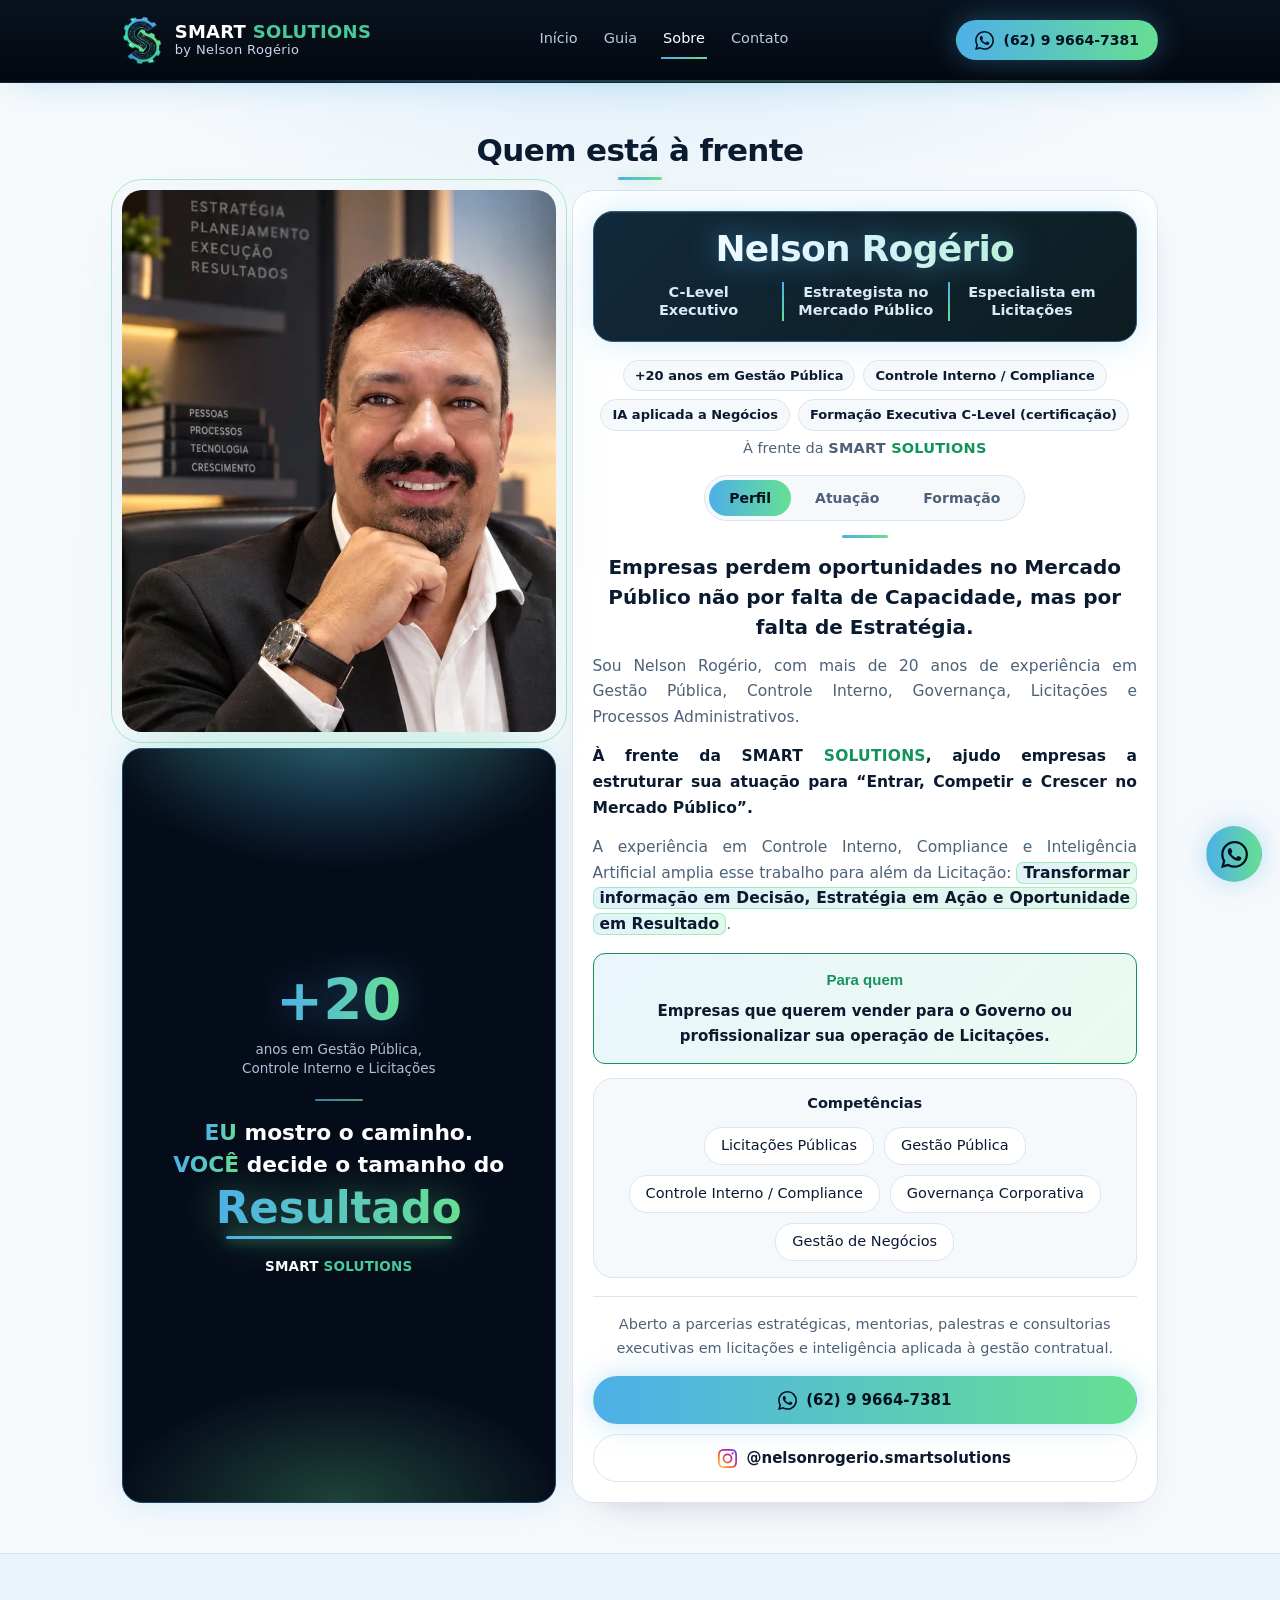
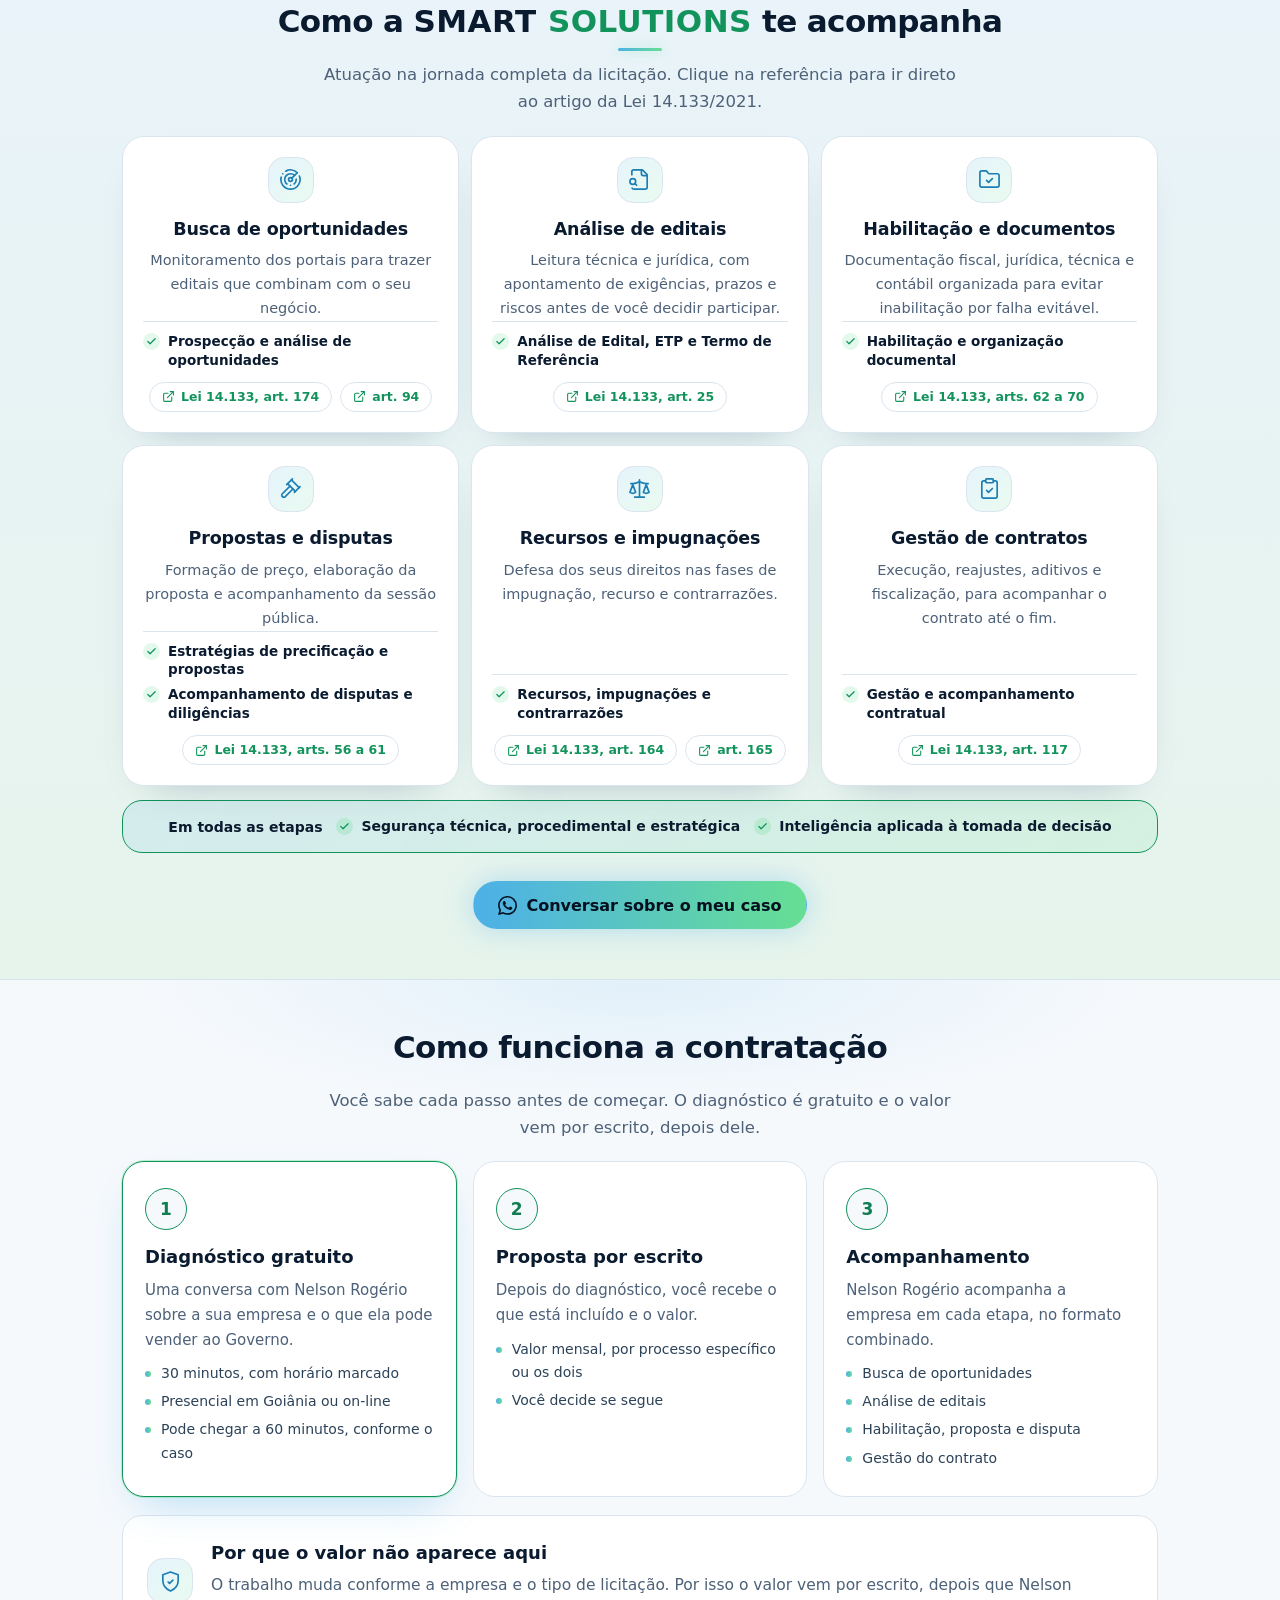
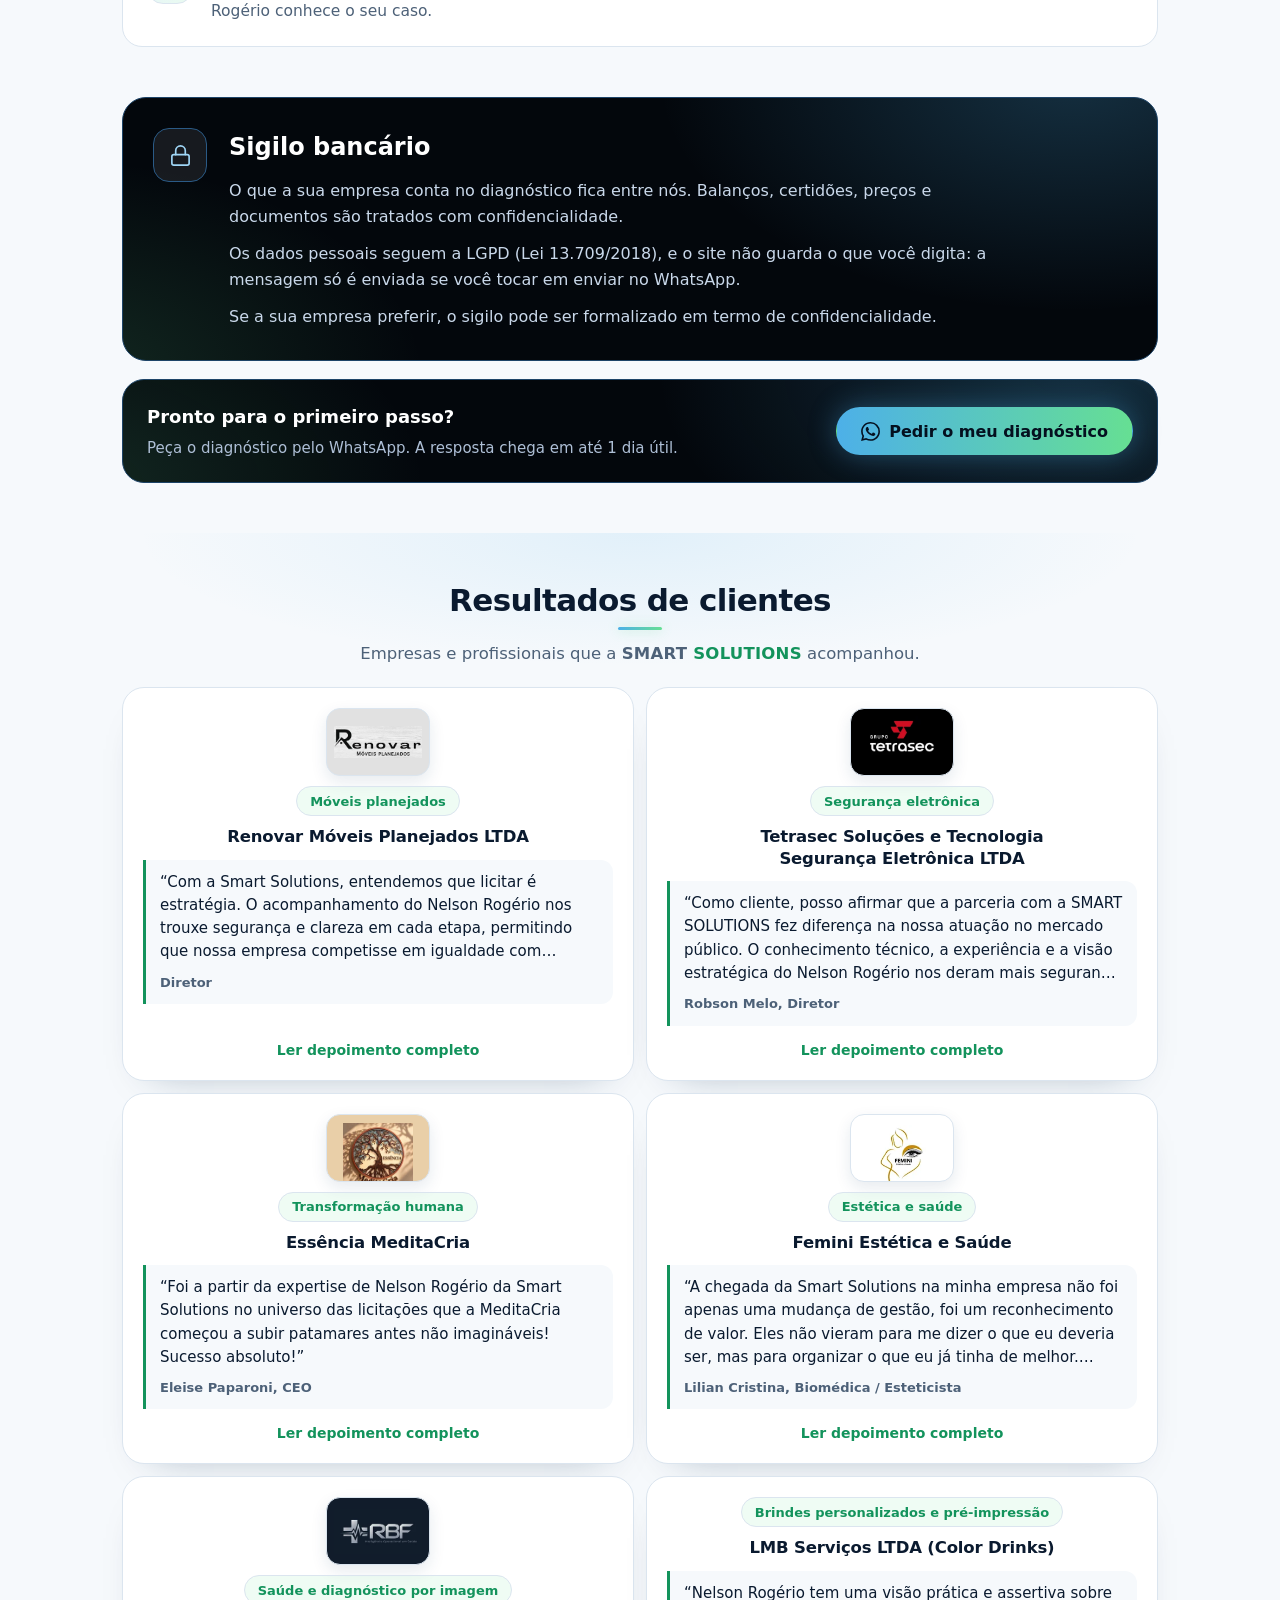
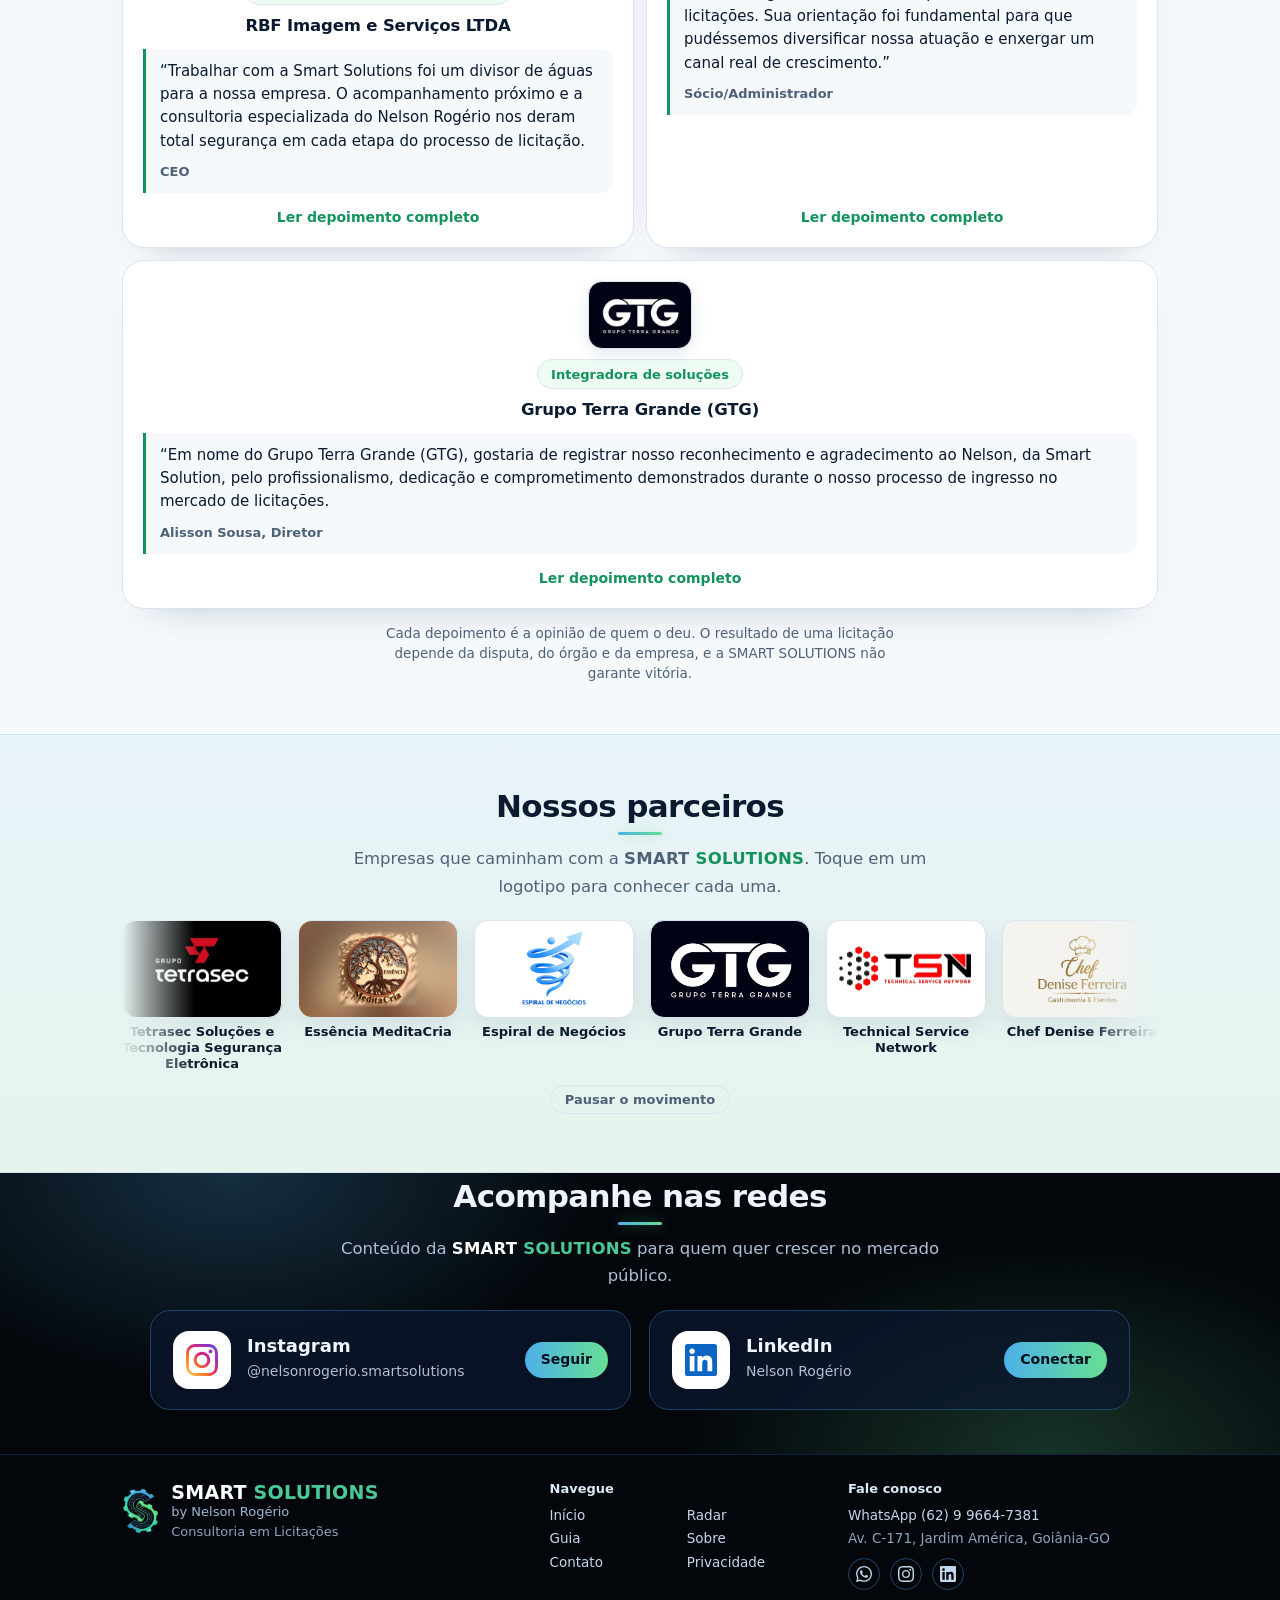
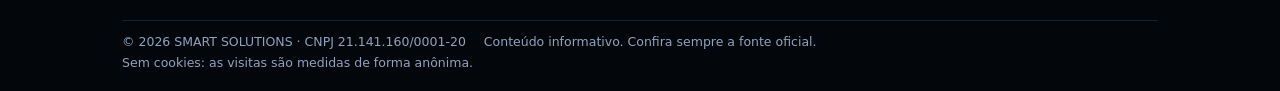
==== commit f46ae1aa: "Add files via upload" ====
--- a/atuacao.html
+++ b/atuacao.html
@@ -1,6 +1,6 @@
 <!DOCTYPE html>
 
-<html lang="pt-BR"><head><meta charset="utf-8"/><meta content="width=device-width, initial-scale=1, viewport-fit=cover" name="viewport"/><title>Sobre | SMART SOLUTIONS by Nelson Rogério</title><meta content="Quem está à frente da SMART SOLUTIONS, como a consultoria acompanha a empresa em cada etapa e resultados de clientes." name="description"/><meta content="Sobre | SMART SOLUTIONS by Nelson Rogério" property="og:title"/><meta content="Quem está à frente da SMART SOLUTIONS, como a consultoria acompanha a empresa em cada etapa e resultados de clientes." property="og:description"/><link href="https://fonts.googleapis.com/css2?family=Sora:wght@500;700;800&amp;family=DM+Sans:wght@400;500;600&amp;display=swap" rel="stylesheet"/><style>
+<html lang="pt-BR"><head><meta charset="utf-8"/><meta content="width=device-width, initial-scale=1, viewport-fit=cover" name="viewport"/><title>Sobre | SMART SOLUTIONS by Nelson Rogério</title><meta content="Quem está à frente da SMART SOLUTIONS, como a consultoria acompanha a empresa em cada etapa e resultados de clientes." name="description"/><meta content="Sobre | SMART SOLUTIONS by Nelson Rogério" property="og:title"/><meta content="Quem está à frente da SMART SOLUTIONS, como a consultoria acompanha a empresa em cada etapa e resultados de clientes." property="og:description"/><link rel="preload" as="font" type="font/woff2" crossorigin href="fonts/dm-sans-latin-400-normal.woff2"><link rel="preload" as="font" type="font/woff2" crossorigin href="fonts/sora-latin-700-normal.woff2"><style>
 :root{box-sizing:border-box;padding-top:env(safe-area-inset-top,0px);padding-bottom:env(safe-area-inset-bottom,0px);
 --bg:#f6f9fc;--card:#fff;--tx:#0a1a2f;--mut:#4d6178;--ln:#dbe5ef;--ac1:#1b7fb5;--ac2:#13935c;--nb:#4DB0E8;--ng:#66DF93;--lt:#4AC998;--navy:#03070c}
 @media (prefers-color-scheme:dark){:root:not([data-theme="light"]){--bg:#04080e;--card:#0b1628;--tx:#e8f1ff;--mut:#9fb2cb;--ln:#172a44;--ac1:#4DB0E8;--ac2:#66DF93}}
@@ -625,16 +625,375 @@
 @media (prefers-reduced-motion:reduce){.ptm .ptl>li{margin-right:0}.ptm .ptl{gap:18px}}
 
 .pti-full img{width:100%;max-width:100%;max-height:none;height:auto;-webkit-mask-image:linear-gradient(180deg,transparent,#000 8%,#000 92%,transparent);mask-image:linear-gradient(180deg,transparent,#000 8%,#000 92%,transparent)}
-</style><link href="https://nelsonrogerio.com.br/atuacao.html" rel="canonical"/><link href="favicon.ico?v=2" rel="icon" sizes="any"/><link href="favicon-32.png?v=2" rel="icon" sizes="32x32" type="image/png"/><link href="favicon-192.png?v=2" rel="icon" sizes="192x192" type="image/png"/><link href="apple-touch-icon.png?v=2" rel="apple-touch-icon"/><meta content="#03070c" name="theme-color"/><meta content="website" property="og:type"/><meta content="pt_BR" property="og:locale"/><meta content="SMART SOLUTIONS by Nelson Rogério" property="og:site_name"/><meta content="https://nelsonrogerio.com.br/atuacao.html" property="og:url"/><meta content="https://nelsonrogerio.com.br/assets/og-image.png" property="og:image"/><meta content="1200" property="og:image:width"/><meta content="630" property="og:image:height"/><meta content="summary_large_image" name="twitter:card"/><meta content="https://nelsonrogerio.com.br/assets/og-image.png" name="twitter:image"/></head><body><header><div class="w"><a aria-label="Smart Solutions by Nelson Rogério" class="logo" href="index.html"><img alt="" height="49" src="[data-uri]" width="40"/><span class="lt"><span class="bn">SMART <b>SOLUTIONS</b></span><em>by Nelson Rogério</em></span></a><nav><a href="index.html">Início</a><a href="guia.html">Guia</a><a aria-current="page" class="on" href="atuacao.html">Sobre</a><a href="contato.html">Contato</a></nav><a class="btn b1 sm" data-wa="" rel="noopener" target="_blank"><svg aria-hidden="true" class="bi" viewbox="0 0 24 24"><path d="M17.472 14.382c-.297-.149-1.758-.867-2.03-.967-.273-.099-.471-.148-.67.15-.197.297-.767.966-.94 1.164-.173.199-.347.223-.644.075-.297-.15-1.255-.463-2.39-1.475-.883-.788-1.48-1.761-1.653-2.059-.173-.297-.018-.458.13-.606.134-.133.298-.347.446-.52.149-.174.198-.298.298-.497.099-.198.05-.371-.025-.52-.075-.149-.669-1.612-.916-2.207-.242-.579-.487-.5-.669-.51-.173-.008-.371-.01-.57-.01-.198 0-.52.074-.792.372-.272.297-1.04 1.016-1.04 2.479 0 1.462 1.065 2.875 1.213 3.074.149.198 2.096 3.2 5.077 4.487.709.306 1.262.489 1.694.625.712.227 1.36.195 1.871.118.571-.085 1.758-.719 2.006-1.413.248-.694.248-1.289.173-1.413-.074-.124-.272-.198-.57-.347m-5.421 7.403h-.004a9.87 9.87 0 01-5.031-1.378l-.361-.214-3.741.982.998-3.648-.235-.374a9.86 9.86 0 01-1.51-5.26c.001-5.45 4.436-9.884 9.888-9.884 2.64 0 5.122 1.03 6.988 2.898a9.825 9.825 0 012.893 6.994c-.003 5.45-4.437 9.884-9.885 9.884m8.413-18.297A11.815 11.815 0 0012.05 0C5.495 0 .16 5.335.157 11.892c0 2.096.547 4.142 1.588 5.945L.057 24l6.305-1.654a11.882 11.882 0 005.683 1.448h.005c6.554 0 11.89-5.335 11.893-11.893a11.821 11.821 0 00-3.48-8.413Z"></path></svg><span>(62) 9 9664-7381</span></a></div><i class="prg" id="prg"></i></header><main id="topo"><h1 class="sr">Sobre a SMART SOLUTIONS e Nelson Rogério</h1><section id="sobre"><div class="w">
+
+/* ===== Prévia, decisões de 19/10/2026 ===== */
+:root{--ac2t:#0f7d50;--tx2:#2c4258}
+@media (prefers-color-scheme:dark){:root:not([data-theme="light"]){--ac2t:#66DF93;--tx2:#c3d3e6}}
+:root[data-theme="dark"]{--ac2t:#66DF93;--tx2:#c3d3e6}
+.dkp{background:radial-gradient(640px 360px at 92% -8%,rgba(77,176,232,.24),transparent 65%),radial-gradient(560px 340px at -6% 108%,rgba(102,223,147,.16),transparent 65%),var(--navy);color:#eef5ff}
+.faqw{max-width:820px;margin:0 auto}
+.fgt{display:flex;align-items:center;gap:12px;margin:30px 0 12px;font:700 15px Sora,system-ui,sans-serif}
+.fgt:first-child{margin-top:0}
+.fgt:after{content:"";flex:1;height:1px;background:var(--ln)}
+details.fq{background:var(--card);border:1px solid var(--ln);border-radius:18px;margin-bottom:10px}
+details.fq[open]{border-color:var(--ac2);box-shadow:0 0 0 1px rgba(102,223,147,.35),0 14px 34px -18px rgba(77,176,232,.4)}
+details.fq summary{list-style:none;cursor:pointer;display:flex;align-items:center;gap:14px;padding:17px 20px;font:700 16px/1.35 Sora,system-ui,sans-serif;border-radius:18px}
+details.fq summary::-webkit-details-marker{display:none}
+details.fq summary:focus-visible{outline:2px solid var(--ng);outline-offset:2px}
+.chev{margin-left:auto;flex:none;width:30px;height:30px;border-radius:50%;border:1px solid var(--ln);display:grid;place-items:center;color:var(--ac1)}
+.chev svg{width:16px;height:16px;fill:none;stroke:currentColor;stroke-width:2.2;stroke-linecap:round;stroke-linejoin:round}
+details.fq[open] .chev{transform:rotate(180deg);border-color:var(--ac2);color:var(--ac2t)}
+.ans{padding:0 20px 18px;color:var(--tx2);font-size:15.5px;line-height:1.65;text-align:left}
+.ans p{margin:0 0 10px}.ans b{color:var(--tx)}
+.ans .refs{justify-content:flex-start;margin-top:6px}
+.faqcta{margin-top:34px;display:flex;align-items:center;justify-content:space-between;gap:18px;flex-wrap:wrap;padding:22px 24px;border-radius:22px;border:1px solid #1d4468}
+.faqcta h3{color:#fff;font-size:18px;margin:0}.faqcta p{margin:4px 0 0;color:#aebfd6;font-size:15px}
+.dxb{text-align:left;border:1px solid var(--ln);border-radius:16px;padding:14px 16px;background:var(--bg);margin:12px 0}
+.dxb h5{font:700 15px Sora,system-ui,sans-serif;margin:0 0 4px}
+.dxb p{margin:0 0 8px;font-size:14px;color:var(--mut);line-height:1.5}
+.dxb ul{list-style:none;margin:0;padding:0;display:grid;gap:5px}
+.dxb li{position:relative;padding-left:22px;font-size:14px;color:var(--tx2)}
+.dxb li:before{content:"";position:absolute;left:2px;top:7px;width:9px;height:5px;border-left:2px solid var(--ac2);border-bottom:2px solid var(--ac2);transform:rotate(-45deg)}
+.dxb .sig{margin:10px 0 0;padding-top:10px;border-top:1px solid var(--ln);color:var(--tx);font-size:14px;line-height:1.5}
+.btn.wide{width:100%}
+.dgl{align-self:start}
+.lnk{display:inline-flex;align-items:center;gap:7px;margin-top:12px;font-size:14px;font-weight:600;color:var(--ac2t);text-decoration:underline;text-underline-offset:3px}
+.lnk svg{width:15px;height:15px;fill:none;stroke:currentColor;stroke-width:2;stroke-linecap:round;stroke-linejoin:round}
+.mat{display:grid;grid-template-columns:230px 1fr;gap:34px;align-items:center;padding:30px 34px;border-radius:26px;border:1px solid #1d4468;text-align:left}
+.mat img{width:100%;height:auto;display:block;border-radius:10px;box-shadow:0 24px 50px -18px rgba(0,0,0,.7),0 0 0 1px rgba(255,255,255,.08)}
+.mat h3{color:#fff;font-size:26px;line-height:1.15;letter-spacing:-.02em;margin:12px 0 0}
+.mat .msb{margin:8px 0 14px;color:#aebfd6;font-size:16px}
+.mat ul{list-style:none;margin:0 0 20px;padding:0;display:grid;gap:7px}
+.mat li{position:relative;padding-left:24px;color:#d6e4f6;font-size:15px}
+.mat li:before{content:"";position:absolute;left:3px;top:8px;width:10px;height:5px;border-left:2px solid var(--ng);border-bottom:2px solid var(--ng);transform:rotate(-45deg)}
+.mtag{display:inline-flex;align-items:center;gap:8px;min-height:32px;padding:0 14px;border-radius:99px;border:1px solid #2a5a86;background:rgba(77,176,232,.12);color:#9fd5f5;font-size:13.5px;font-weight:600}
+.mtag svg{width:16px;height:16px;fill:none;stroke:currentColor;stroke-width:2;stroke-linecap:round;stroke-linejoin:round}
+.mcta{display:flex;flex-wrap:wrap;gap:12px}
+.matn{text-align:center;margin:18px auto 0;max-width:620px;color:var(--mut);font-size:14px}
+.steps3{display:grid;grid-template-columns:repeat(3,1fr);gap:16px;text-align:left}
+.stp{position:relative;padding:26px 22px;border-radius:22px;border:1px solid var(--ln);background:var(--card)}
+.stp .n{display:grid;place-items:center;width:42px;height:42px;border-radius:50%;border:1.5px solid var(--ac2);font:800 17px Sora,system-ui,sans-serif;color:var(--ac2t);margin-bottom:12px;background:var(--bg)}
+.stp h3{font-size:18px;margin:0 0 6px}.stp p{margin:0 0 10px;color:var(--mut);font-size:15px}
+.stp ul{list-style:none;margin:0;padding:0;display:grid;gap:5px}
+.stp li{font-size:14px;color:var(--tx2);padding-left:16px;position:relative}
+.stp li:before{content:"";position:absolute;left:0;top:9px;width:6px;height:6px;border-radius:50%;background:linear-gradient(90deg,var(--nb),var(--ng))}
+.stp.on{border-color:var(--ac2);box-shadow:0 0 0 1px rgba(102,223,147,.4),0 18px 44px -18px rgba(77,176,232,.45)}
+.cardw{display:flex;gap:18px;align-items:center;margin-top:18px;text-align:left;background:var(--card);border:1px solid var(--ln);border-radius:var(--rc);padding:22px 24px}
+.cardw .ic{margin:0;flex:none}
+.cardw h3{margin:0 0 6px;font-size:18px}.cardw p{margin:0;color:var(--mut);font-size:15.5px}
+.sgb{display:flex;gap:22px;align-items:flex-start;padding:30px;border-radius:24px;border:1px solid #1d4468;text-align:left}
+.sgb .ic{margin:0;flex:none;width:54px;height:54px;background:rgba(255,255,255,.08);border-color:#2a5a86;color:#9fd5f5}
+.sgb h3{color:#fff;font-size:24px;margin:0 0 10px}
+.sgb p{margin:0 0 10px;color:#c9d8ea;font-size:16px;line-height:1.65;max-width:780px}
+.sgb p:last-child{margin:0}
+.ann{background:linear-gradient(90deg,#0b2a47,#0d3b3a);color:#eef5ff;font-size:14px}
+.ann .w{display:flex;align-items:center;justify-content:center;gap:14px;flex-wrap:wrap;min-height:46px;padding-top:6px;padding-bottom:6px;text-align:center}
+.ann svg{width:18px;height:18px;fill:none;stroke:var(--ng);stroke-width:2;stroke-linecap:round;stroke-linejoin:round;flex:none}
+.ann a{font-weight:600;color:var(--ng);text-decoration:underline;text-underline-offset:3px}
+.fp2{margin:10px 0 0;font-size:13.5px;color:var(--mut)}
+.fp2 a{font-weight:600;color:var(--ac2t);text-underline-offset:3px}
+@media (max-width:820px){.mat{grid-template-columns:1fr}.mat img{max-width:230px}.steps3{grid-template-columns:1fr 1fr}}
+@media (max-width:560px){.steps3{grid-template-columns:1fr}.sgb{flex-direction:column;padding:24px 20px}.cardw{flex-direction:column;align-items:flex-start}.faqcta .btn{width:100%}.mat{padding:24px 20px}}
+
+/* ===== palestra: aba do menu ===== */
+header nav a.nv-ev{display:inline-flex;align-items:center;gap:7px}
+header nav a.nv-ev i{width:7px;height:7px;border-radius:50%;background:var(--ng);flex:none}
+@media (prefers-reduced-motion:no-preference){header nav a.nv-ev i{animation:pls 2s ease-out infinite}}
+</style><link href="https://nelsonrogerio.com.br/atuacao.html" rel="canonical"/><link href="favicon.ico?v=2" rel="icon" sizes="any"/><link href="favicon-32.png?v=2" rel="icon" sizes="32x32" type="image/png"/><link href="favicon-192.png?v=2" rel="icon" sizes="192x192" type="image/png"/><link href="apple-touch-icon.png?v=2" rel="apple-touch-icon"/><meta content="#03070c" name="theme-color"/><meta content="website" property="og:type"/><meta content="pt_BR" property="og:locale"/><meta content="SMART SOLUTIONS by Nelson Rogério" property="og:site_name"/><meta content="https://nelsonrogerio.com.br/atuacao.html" property="og:url"/><meta content="https://nelsonrogerio.com.br/assets/og-image.png" property="og:image"/><meta content="1200" property="og:image:width"/><meta content="630" property="og:image:height"/><meta content="summary_large_image" name="twitter:card"/><meta content="https://nelsonrogerio.com.br/assets/og-image.png" name="twitter:image"/><style id="v2">@font-face{font-family:"Sora";font-style:normal;font-weight:500;font-display:swap;src:url(fonts/sora-latin-500-normal.woff2) format("woff2");unicode-range:U+0000-00FF,U+0131,U+0152-0153,U+02BB-02BC,U+02C6,U+02DA,U+02DC,U+0304,U+0308,U+0329,U+2000-206F,U+20AC,U+2122,U+2191,U+2193,U+2212,U+2215,U+FEFF,U+FFFD}
+@font-face{font-family:"Sora";font-style:normal;font-weight:700;font-display:swap;src:url(fonts/sora-latin-700-normal.woff2) format("woff2");unicode-range:U+0000-00FF,U+0131,U+0152-0153,U+02BB-02BC,U+02C6,U+02DA,U+02DC,U+0304,U+0308,U+0329,U+2000-206F,U+20AC,U+2122,U+2191,U+2193,U+2212,U+2215,U+FEFF,U+FFFD}
+@font-face{font-family:"Sora";font-style:normal;font-weight:800;font-display:swap;src:url(fonts/sora-latin-800-normal.woff2) format("woff2");unicode-range:U+0000-00FF,U+0131,U+0152-0153,U+02BB-02BC,U+02C6,U+02DA,U+02DC,U+0304,U+0308,U+0329,U+2000-206F,U+20AC,U+2122,U+2191,U+2193,U+2212,U+2215,U+FEFF,U+FFFD}
+@font-face{font-family:"DM Sans";font-style:normal;font-weight:400;font-display:swap;src:url(fonts/dm-sans-latin-400-normal.woff2) format("woff2");unicode-range:U+0000-00FF,U+0131,U+0152-0153,U+02BB-02BC,U+02C6,U+02DA,U+02DC,U+0304,U+0308,U+0329,U+2000-206F,U+20AC,U+2122,U+2191,U+2193,U+2212,U+2215,U+FEFF,U+FFFD}
+@font-face{font-family:"DM Sans";font-style:normal;font-weight:500;font-display:swap;src:url(fonts/dm-sans-latin-500-normal.woff2) format("woff2");unicode-range:U+0000-00FF,U+0131,U+0152-0153,U+02BB-02BC,U+02C6,U+02DA,U+02DC,U+0304,U+0308,U+0329,U+2000-206F,U+20AC,U+2122,U+2191,U+2193,U+2212,U+2215,U+FEFF,U+FFFD}
+@font-face{font-family:"DM Sans";font-style:normal;font-weight:600;font-display:swap;src:url(fonts/dm-sans-latin-600-normal.woff2) format("woff2");unicode-range:U+0000-00FF,U+0131,U+0152-0153,U+02BB-02BC,U+02C6,U+02DA,U+02DC,U+0304,U+0308,U+0329,U+2000-206F,U+20AC,U+2122,U+2191,U+2193,U+2212,U+2215,U+FEFF,U+FFFD}
+
+/* ===== v2: mais limpo, mais próximo, mais harmônico ===== */
+.skip{position:absolute;left:12px;top:-64px;z-index:100;background:#fff;color:#04101f;padding:10px 16px;border-radius:10px;font:600 15px "DM Sans",system-ui,sans-serif;text-decoration:none}
+.skip:focus{top:10px}
+
+/* ritmo: seções, títulos e cartões mais próximos */
+section{padding:50px 0}
+section .hi,.follow .hi{display:none}
+.hbar,.dgw .hbar{width:44px;height:3px;margin:8px auto 10px;box-shadow:0 0 12px rgba(102,223,147,.45)}
+.lead,.follow .lead{margin:0 auto 20px;font-size:16.5px;max-width:640px}
+.cg{gap:12px}.cg3{margin-bottom:12px}
+.card{padding:20px}
+.card.tc{padding:16px 18px}
+section#numero{padding:24px 0 26px}
+.hero3 .esf{margin-top:18px}
+.hero3 .esn{margin:10px auto 0;font-size:13.5px}
+.hero3 .cta{margin-top:20px}
+.hero3 .tag{margin-top:0}
+.hero3 .w{gap:12px}
+.hero3{padding:42px 0 44px}
+.hero2{padding:26px 0 30px}
+.follow{padding-top:6px}
+.vsec.vend{padding:22px 0 0}
+#material,#sigilo{padding-top:0}
+main.ev section{padding:46px 0}
+@media (max-width:640px){main.ev section{padding:36px 0}}
+@media (max-width:820px){section{padding:36px 0}.hero3{padding:32px 0 34px}.lead{margin-bottom:16px}}
+@media (max-width:520px){section{padding:30px 0}.card{padding:16px}.cg{gap:10px}}
+
+/* assinatura de Nelson Rogério: nome em destaque e as três funções (padrão SMART SOLUTIONS) */
+.nr{display:inline-block;max-width:100%;padding:16px 22px 18px;border-radius:20px;border:1.5px solid #2a5a86;text-align:left;
+  background:linear-gradient(135deg,rgba(77,176,232,.18),rgba(102,223,147,.08)),#050c16;
+  box-shadow:0 0 34px rgba(77,176,232,.24),inset 0 1px 0 rgba(255,255,255,.06)}
+.nr-name{display:block;margin:0;font:800 clamp(26px,3.2vw,34px)/1.06 Sora,system-ui,sans-serif;letter-spacing:-.02em;
+  background:linear-gradient(90deg,#ffffff 0%,#d9f3ff 45%,#a8f0c4 100%);-webkit-background-clip:text;background-clip:text;color:transparent;
+  filter:drop-shadow(0 0 14px rgba(77,176,232,.5))}
+.nr-roles{list-style:none;margin:10px 0 0;padding:0;display:flex;flex-wrap:wrap;gap:6px 0;color:#dbe9f8;font:600 15.5px/1.35 "DM Sans",system-ui,sans-serif}
+.nr-roles li{display:inline-flex;align-items:center;margin:0;padding:0}
+.nr-roles li+li:before{content:"";width:2px;height:1.05em;margin:0 13px;border-radius:2px;background:linear-gradient(180deg,#4DB0E8,#66DF93);box-shadow:0 0 10px rgba(102,223,147,.6)}
+.nr-st .nr-roles,.qn .nr-roles{display:grid;gap:7px}
+.nr-st .nr-roles li,.qn .nr-roles li{position:relative;padding-left:16px}
+.nr-st .nr-roles li:before,.qn .nr-roles li:before,.nr-st .nr-roles li+li:before,.qn .nr-roles li+li:before{content:"";position:absolute;left:0;top:.18em;width:3px;height:1.02em;margin:0;border-radius:3px;background:linear-gradient(180deg,#4DB0E8,#66DF93);box-shadow:0 0 10px rgba(102,223,147,.6)}
+@media (max-width:640px){.nr{display:block}.nr-roles{display:grid;gap:7px}.nr-roles li{position:relative;padding-left:16px}.nr-roles li:before,.nr-roles li+li:before{content:"";position:absolute;left:0;top:.18em;width:3px;height:1.02em;margin:0;border-radius:3px;background:linear-gradient(180deg,#4DB0E8,#66DF93)}}
+.qn .nr{margin:0 0 12px}
+.prof .nr{margin:0 0 10px;align-self:flex-start}
+.prof .nr .nr-roles{display:grid;gap:7px}
+.prof .nr .nr-roles li{position:relative;padding-left:16px}
+.prof .nr .nr-roles li:before,.prof .nr .nr-roles li+li:before{content:"";position:absolute;left:0;top:.18em;width:3px;height:1.02em;margin:0;border-radius:3px;background:linear-gradient(180deg,#4DB0E8,#66DF93);box-shadow:0 0 10px rgba(102,223,147,.6)}
+.prof .roles{margin-top:6px}
+
+/* destaque da palestra: faixa fina e aba em pílula (saem sozinhas depois do evento) */
+.ann .w{min-height:38px;padding-top:4px;padding-bottom:4px;gap:6px 14px;font-size:13.5px}
+header nav a.nv-ev{border:1px solid #2a6f55;background:rgba(102,223,147,.10);border-radius:99px;padding:6px 13px;border-bottom-width:1px;color:#d6f7e3}
+header nav a.nv-ev.on{background:rgba(102,223,147,.2);border-color:var(--ng);color:#fff}
+header nav a.nv-ev.on::after{display:none}
+header nav a.nv-ev:hover{border-color:var(--ng)}
+@media (min-width:821px){header nav{gap:22px}}
+@media (max-width:640px){.ann-x{display:none}}
+
+/* início: convite final e prova enxuta */
+.fim .w{max-width:760px;text-align:center}
+.fim .cta{display:flex;flex-wrap:wrap;gap:12px;justify-content:center;margin-top:6px}
+.fim .mn{margin:16px 0 0;font-size:14px;color:var(--mut)}
+.fim .mn a{color:var(--ac1);font-weight:600;text-underline-offset:4px}
+@media (prefers-color-scheme:dark){:root:not([data-theme="light"]) .fim .mn a{color:var(--ng)}}
+:root[data-theme="dark"] .fim .mn a{color:var(--ng)}
+.pv .more{margin:14px 0 0;text-align:center}
+
+section#provas .cg.tcg{grid-template-columns:repeat(3,1fr)}
+@media (max-width:900px){section#provas .cg.tcg{grid-template-columns:1fr}}
+
+/* parceiros na página Sobre: grade estática e compacta */
+#parceiros .ptw{margin-top:16px}
+#parceiros .ptl{gap:10px}
+#parceiros .ptl>li{width:150px}
+#parceiros .pti{width:150px;height:92px;border-radius:14px}
+#parceiros .pti img{max-height:70px}
+#parceiros .ptc{margin-top:6px;text-align:center}
+#parceiros .ptc b{font-size:12.5px;line-height:1.25}
+#parceiros .ptc em{display:none}
+#parceiros .ptn{margin:12px 0 0;font-size:13px}
+@media (max-width:520px){#parceiros .ptl>li{width:calc(50% - 6px)}#parceiros .pti{width:100%}}
+
+/* guia: atalhos da página e glossário */
+.gnav{display:flex;flex-wrap:wrap;gap:8px;justify-content:center;margin:0 0 20px}
+.gnav a{display:inline-flex;align-items:center;min-height:36px;padding:0 14px;border-radius:99px;border:1px solid #b7d2e6;background:#fff;color:#12335a;font:600 14px "DM Sans",system-ui,sans-serif;text-decoration:none;transition:border-color .2s,color .2s}
+.gnav a:hover,.gnav a:focus-visible{border-color:var(--ac2);color:#06203d}
+@media (prefers-color-scheme:dark){:root:not([data-theme="light"]) .gnav a{border-color:#1d4468;background:rgba(77,176,232,.08);color:#cfe3f8}:root:not([data-theme="light"]) .gnav a:hover,:root:not([data-theme="light"]) .gnav a:focus-visible{border-color:var(--ng);color:#fff}}
+:root[data-theme="dark"] .gnav a{border-color:#1d4468;background:rgba(77,176,232,.08);color:#cfe3f8}
+#privacidade .gnav a{border-color:#1d4468;background:rgba(77,176,232,.08);color:#cfe3f8}
+#privacidade .gnav a:hover,#privacidade .gnav a:focus-visible{border-color:var(--ng);color:#fff}
+#glossario{padding:0 0 34px}
+.gld{border:1px solid var(--ln);border-radius:var(--rc);background:var(--card)}
+.gld summary{display:flex;align-items:center;justify-content:space-between;gap:12px;min-height:52px;padding:0 20px;cursor:pointer;list-style:none;font:700 17px Sora,system-ui,sans-serif;color:var(--tx)}
+.gld summary::-webkit-details-marker{display:none}
+.gld summary:after{content:"";flex:none;width:9px;height:9px;border-right:2px solid var(--ng);border-bottom:2px solid var(--ng);transform:rotate(45deg) translateY(-2px);transition:transform .25s}
+.gld[open] summary:after{transform:rotate(-135deg) translateY(-2px)}
+.gld summary:focus-visible{outline:2px solid var(--ng);outline-offset:3px;border-radius:var(--rc)}
+.gld dl{display:grid;grid-template-columns:repeat(2,1fr);gap:14px 36px;margin:0;padding:6px 20px 20px}
+.gld dt{font:700 16px Sora,system-ui,sans-serif;color:var(--tx)}
+.gld dd{margin:3px 0 0;color:var(--mut);font-size:15.5px;line-height:1.55}
+.gld .gn{margin:0;padding:0 20px 18px;font-size:13.5px;color:var(--mut)}
+@media (max-width:760px){.gld dl{grid-template-columns:1fr}}
+
+/* aviso curto sob os depoimentos */
+.pvn{margin:14px auto 0;max-width:62ch;text-align:center;font-size:13.5px;line-height:1.5;color:var(--mut)}
+section#provas .pvn+.more,section#resultados .pvn+.more{margin-top:14px}
+
+/* privacidade */
+.legal{max-width:820px}
+.legal .lead{text-align:center}
+.minuta{margin:0 auto 20px;padding:14px 18px;border-radius:14px;border:1.5px dashed #b58a2a;background:rgba(240,190,70,.10);color:#f1dba0;font-size:15px;line-height:1.55}
+.minuta b{color:#fff}
+.lg{display:grid;gap:12px}
+.lg article{padding:18px 20px;border-radius:var(--rc);border:1px solid var(--ln);background:var(--card)}
+.lg h3{margin:0 0 6px;font:700 17px Sora,system-ui,sans-serif}
+.lg p{margin:0;color:var(--mut);font-size:15.5px;line-height:1.6}
+.tbd{color:#f1dba0!important}.tbd b{color:#fff}
+.lg details{border-radius:var(--rc);border:1px solid var(--ln);background:var(--card)}
+.lg summary{display:flex;align-items:center;justify-content:space-between;gap:12px;min-height:56px;padding:10px 20px;cursor:pointer;list-style:none;font:700 17px/1.3 Sora,system-ui,sans-serif;color:var(--tx)}
+.lg summary::-webkit-details-marker{display:none}
+.lg summary:after{content:"";flex:none;width:9px;height:9px;border-right:2px solid var(--ng);border-bottom:2px solid var(--ng);transform:rotate(45deg) translateY(-2px);transition:transform .25s}
+.lg details[open] summary:after{transform:rotate(-135deg) translateY(-2px)}
+.lg summary:focus-visible{outline:2px solid var(--ng);outline-offset:3px;border-radius:var(--rc)}
+.lg .dd{padding:0 20px 18px}
+.lg .dd p{margin:0 0 10px}
+.lg .dd p:last-child{margin-bottom:0}
+.lg .dd ul,.lg ul.rs{margin:6px 0 10px;padding-left:20px;color:var(--mut);font-size:15.5px;line-height:1.6}
+.lg ul.rs{margin:0}
+.lg .dd li+li,.lg ul.rs li+li{margin-top:5px}
+.lg .tr{padding:12px 0;border-top:1px solid #153555}
+.lg .tr:first-child{border-top:0;padding-top:2px}
+.lg .tr h4{margin:0 0 6px;font:700 15.5px Sora,system-ui,sans-serif}
+.lg .tr p{margin:0 0 3px;font-size:15px}
+.lg .tr p span:first-child{font-weight:600}
+.legal .gnav{margin:0 0 16px}
+.lg{scroll-margin-top:84px}
+.lg [id]{scroll-margin-top:84px}
+.legal-fine{margin:16px 0 0;text-align:center;font-size:13.5px;color:var(--mut)}
+#privacidade.alt{background:radial-gradient(560px 320px at 12% 0,rgba(77,176,232,.28),transparent 70%),radial-gradient(560px 320px at 88% 100%,rgba(102,223,147,.22),transparent 70%),linear-gradient(180deg,#071427,#04080f);border-block:0;border-top:2px solid;border-image:linear-gradient(90deg,transparent,var(--nb),var(--ng),transparent) 1;color:#eef5ff;color-scheme:dark}
+#privacidade h2{color:#fff}
+#privacidade .lead,#privacidade .legal-fine{color:#aebfd6}
+#privacidade .lg article,#privacidade .lg details{background:rgba(9,22,42,.72);border-color:#1d4468;color:#eef5ff;backdrop-filter:blur(6px)}
+#privacidade .lg summary{color:#fff}
+#privacidade .lg .dd p,#privacidade .lg .dd ul,#privacidade .lg ul.rs,#privacidade .lg .tr p{color:#aebfd6}
+#privacidade .lg .dd b,#privacidade .lg .tr h4{color:#fff}
+#privacidade .lg .tr p span:first-child{color:#8fd0ff}
+#privacidade .lg .tr{border-color:#153555}
+#privacidade .lg h3{color:#fff}
+#privacidade .lg p{color:#aebfd6}
+#privacidade .lg p.tbd,#privacidade .lg .tbd{color:#f1dba0!important}
+#privacidade .minuta{background:rgba(240,190,70,.12);color:#f1dba0}
+#privacidade .minuta b,#privacidade .tbd b{color:#fff}
+
+/* rodapé em paisagem */
+footer.ft{background:var(--navy);color:#8fa3bd;text-align:left;padding:26px 0 18px;font-size:13.5px;line-height:1.5;border-top:1px solid #10233b}
+footer.ft .ft-g{display:grid;grid-template-columns:1.5fr 1fr 1.2fr;gap:18px 40px;align-items:start}
+footer.ft .ft-b{display:flex;gap:12px;align-items:center}
+footer.ft .ft-b img{height:46px;width:auto;margin:0;flex:none}
+footer.ft .fbn{display:block;font-size:16px;line-height:1.2;color:#fff}
+footer.ft .fbn em{display:block;font-style:normal;color:#9fb6d1;font-size:13px;margin-top:1px}
+footer.ft .ft-b small{display:block;margin-top:2px;font-size:13px}
+footer.ft .ft-h{display:block;margin:0 0 6px;font:700 13px/1.2 Sora,system-ui,sans-serif;color:#dbe9f8}
+footer.ft .ft-n{display:grid;grid-template-columns:1fr 1fr;gap:3px 16px;align-content:start}
+footer.ft .ft-n .ft-h{grid-column:1/-1}
+footer.ft a{color:#c4d6ea;text-decoration:none}
+footer.ft a:hover,footer.ft a:focus-visible{color:var(--ng)}
+footer.ft .ft-c{display:grid;gap:3px}
+footer.ft .fs{display:flex;justify-content:flex-start;gap:10px;margin-top:6px}
+footer.ft .fs a{display:inline-flex;width:32px;height:32px;align-items:center;justify-content:center;border-radius:50%;border:1px solid #1d4468}
+footer.ft .fs svg{width:16px;height:16px}
+footer.ft .ft-z{margin:16px 0 0;padding-top:12px;border-top:1px solid #10233b;font-size:12.5px;display:flex;flex-wrap:wrap;gap:3px 18px}
+@media (max-width:760px){footer.ft .ft-g{grid-template-columns:1fr 1fr}footer.ft .ft-b{grid-column:1/-1}}
+@media (max-width:520px){footer.ft{padding:20px 0 28px}footer.ft .ft-g{grid-template-columns:.8fr 1.2fr;gap:14px 14px}footer.ft .ft-z{margin-top:10px;padding-top:10px;padding-right:58px;font-size:11.5px;line-height:1.4;gap:2px 12px}footer.ft .fbn em{display:block}}
+
+/* ===== v8 (29/10/2026): topo, depoimentos, Sobre, parceiros, Guia ===== */
+/* botão Subir ao topo, logo acima do WhatsApp */
+.totop{position:fixed;right:24px;bottom:calc(86px + env(safe-area-inset-bottom,0px));z-index:10;width:44px;height:44px;padding:0;border-radius:50%;border:1.5px solid #2a5a86;
+  background:linear-gradient(135deg,rgba(77,176,232,.22),rgba(102,223,147,.14)),#06101e;color:#d9f3ff;display:grid;place-items:center;cursor:pointer;
+  box-shadow:0 8px 22px rgba(4,16,31,.35);opacity:0;visibility:hidden;transform:translateY(8px);transition:opacity .25s,transform .25s,visibility .25s,border-color .2s}
+.totop.on{opacity:1;visibility:visible;transform:none}
+.totop:hover,.totop:focus-visible{border-color:var(--ng);color:#fff}
+.totop:focus-visible{outline:2px solid var(--ng);outline-offset:3px}
+.totop svg{width:20px;height:20px;fill:none;stroke:currentColor;stroke-width:2.4;stroke-linecap:round;stroke-linejoin:round}
+@media (prefers-reduced-motion:reduce){.totop{transition:none;transform:none}}
+@media print{.totop{display:none}}
+
+/* depoimentos: cartões iguais, cabeçalho centralizado (logo, selo, nome) e citação alinhada */
+.card.tc{align-items:center;text-align:center;gap:12px;padding:20px 20px 18px}
+.card.tc .tch{display:grid;grid-template-columns:minmax(0,1fr);justify-items:center;gap:10px;width:100%;text-align:center}
+.card.tc .tht{display:contents}
+.card.tc .tlg{width:104px;height:68px;border-radius:14px}
+.card.tc .badge{justify-self:center}
+.card.tc h3{margin:0;max-width:30ch;font-size:16.5px;line-height:1.3;text-align:center;text-wrap:balance}
+.card.tc .tq{text-align:left}
+.card.tc .tx{text-align:left}
+.card.tc .tbtn{margin-top:auto;padding:4px 0}
+section#provas .cg.tcg{grid-template-columns:repeat(3,minmax(0,1fr));gap:16px;align-items:stretch}
+section#provas .cg.tcg>.tc{grid-column:auto}
+section#provas .cg.tcg:has(.tc.open){align-items:start}
+@media (min-width:901px){section#provas .tc h3{min-height:2.6em;display:flex;align-items:center;justify-content:center}}
+@media (max-width:900px){section#provas .cg.tcg{grid-template-columns:minmax(0,1fr);max-width:560px;margin-left:auto;margin-right:auto}}
+
+/* Guia: cartão da SMART SOLUTIONS entre as fontes, com selo próprio */
+.news a.own{position:relative;border-color:var(--ac2);background:linear-gradient(135deg,rgba(77,176,232,.10),rgba(102,223,147,.16)),var(--card)}
+.news a.own .otag{position:absolute;top:-11px;left:50%;transform:translateX(-50%);white-space:nowrap;font-style:normal;font-size:11.5px;font-weight:700;line-height:1;padding:5px 9px;border-radius:99px;background:linear-gradient(90deg,var(--nb),var(--ng));color:#04101f}
+.news a.own u{color:var(--ac2)}
+
+/* Sobre: assinatura de Nelson Rogério ocupa a largura do cartão, centralizada */
+.prof .nr{display:block;align-self:stretch;width:100%;margin:0 0 12px;padding:18px 22px 20px;text-align:center}
+.prof .nr .nr-name{font-size:clamp(28px,3.4vw,36px)}
+.prof .nr .nr-roles{display:grid;grid-template-columns:repeat(3,minmax(0,1fr));gap:0;margin:14px 0 0}
+.prof .nr .nr-roles li{position:static;display:flex;align-items:center;justify-content:center;min-height:2.7em;padding:0 12px;text-align:center;font-size:14.5px;line-height:1.3}
+.prof .nr .nr-roles li:before,.prof .nr .nr-roles li+li:before{content:none}
+.prof .nr .nr-roles li+li{border-left:2px solid transparent;border-image:linear-gradient(180deg,#4DB0E8,#66DF93) 1}
+@media (max-width:640px){
+ .prof .nr{padding:16px 16px 18px}
+ .prof .nr .nr-roles{grid-template-columns:minmax(0,1fr);gap:0}
+ .prof .nr .nr-roles li{min-height:0;padding:9px 0;font-size:15px}
+ .prof .nr .nr-roles li+li{border-left:0;border-image:none;border-top:1px solid #1d4468}
+}
+
+/* Sobre, aba Atuação: um insight por etapa */
+.ck.ins{max-width:none;gap:0;grid-template-columns:minmax(0,1fr)}
+.ck.ins li{padding:11px 0;border-bottom:1px solid var(--ln)}
+.ck.ins li:first-child{padding-top:2px}
+.ck.ins li:last-child{border-bottom:0;padding-bottom:0}
+.ck.ins li>span{display:block}
+.ck.ins b{display:block;font:700 15px/1.35 "DM Sans",system-ui,sans-serif;color:var(--tx)}
+.ck.ins em{display:block;margin-top:2px;font-style:normal;font-size:14px;line-height:1.45;color:var(--mut)}
+@media (max-width:640px){.ck.ins li{padding:9px 0}.ck.ins li:first-child{padding-top:2px}}
+
+/* Sobre, aba Formação: mensagem de segurança para a empresa parceira */
+.for.fcall{flex-direction:column;align-items:center;gap:6px;padding:18px 20px;margin:16px 0 0}
+.for.fcall span{font-weight:500;font-size:15px;line-height:1.6;color:var(--tx);text-wrap:pretty}
+
+/* Sobre: parceiros em carrossel (pausa ao passar o mouse, ao focar e pelo botão) */
+#parceiros .ptw.ptm{max-width:1160px}
+#parceiros .ptm .ptl{gap:0}
+#parceiros .ptm .ptl>li{width:160px;margin-right:16px;flex:none}
+#parceiros .ptm .pti{width:160px;height:98px}
+#parceiros .ptm .pti img{max-height:76px}
+#parceiros .ptm .ptc b{font-size:13px}
+.ptm.pausa .ptl{animation-play-state:paused}
+.ptp{display:block;margin:12px auto 0;padding:6px 14px;border:1px solid var(--ln);border-radius:99px;background:transparent;color:var(--mut);font:600 13px "DM Sans",system-ui,sans-serif;cursor:pointer;transition:border-color .2s,color .2s}
+.ptp:hover,.ptp:focus-visible{border-color:var(--ac2);color:var(--tx)}
+.ptp:focus-visible{outline:2px solid var(--ng);outline-offset:2px}
+@media (max-width:520px){#parceiros .ptm .ptl>li{width:140px;margin-right:12px}#parceiros .ptm .pti{width:140px;height:88px}}
+
+/* Início: avisos curtos sobre o Radar e o material do checklist */
+.rxp.rxr{margin-bottom:6px}
+.mnt{margin:12px auto 0;max-width:60ch;text-align:center;font-size:14.5px;line-height:1.5;color:var(--mut)}
+.mnt a{color:var(--ac2);font-weight:700;text-underline-offset:3px}
+
+/* ===== v10 (29/10/2026) ===== */
+/* Início, Radar: números do mercado aberto recolhidos; só o selo de expansão fica à vista */
+.kcol{margin:22px 0 0;text-align:center}
+.kcol>summary{list-style:none;display:inline-flex;align-items:center;gap:8px;min-height:40px;padding:0 18px;border:1px solid var(--ln);border-radius:999px;background:var(--card);color:var(--tx);font:600 14px "DM Sans",system-ui,sans-serif;cursor:pointer;transition:border-color .2s}
+.kcol>summary::-webkit-details-marker{display:none}
+.kcol>summary:hover{border-color:var(--ac2)}
+.kcol>summary:focus-visible{outline:2px solid var(--ng);outline-offset:3px}
+.kcol>summary svg{flex:none;width:16px;height:16px;fill:none;stroke:currentColor;stroke-width:2.2;stroke-linecap:round;stroke-linejoin:round;transition:transform .2s}
+.kcol[open]>summary svg{transform:rotate(180deg)}
+.kcol .ko{display:none}
+.kcol[open] .ko{display:inline}
+.kcol[open] .kc{display:none}
+.kcol>.kbody{text-align:left}
+.kcol .kgrp{margin-top:20px}
+#radar.off .kcol{display:none}
+@media (prefers-reduced-motion:reduce){.kcol>summary svg{transition:none}}
+
+/* Guia, checklist: os dois cartões na mesma altura e as perguntas preenchem o cartão, sem vazio */
+#checklist .dg{align-items:stretch}
+#checklist .dgl{align-self:stretch;padding:4px 22px}
+#checklist .ck2{flex:1 1 auto;padding:11px 4px;gap:14px;font-size:15.5px;line-height:1.4}
+#checklist .ck2 .qt{display:block;color:var(--tx);font-weight:500}
+#checklist .ck2 input:checked~span .qt{font-weight:700}
+#checklist .ck2 small{display:block;margin-top:3px;font-size:13.5px;font-weight:400;line-height:1.45;color:var(--mut)}
+@media (max-width:820px){#checklist .dgl{padding:2px 16px}#checklist .ck2{padding:12px 2px;font-size:15px}#checklist .ck2 small{font-size:13px}}
+@media (max-width:600px){#checklist .ck2 small{display:none}#checklist .ck2{padding:11px 2px}}
+</style></head><body><a class="skip" href="#topo">Ir para o conteúdo</a><header><div class="w"><a aria-label="Smart Solutions by Nelson Rogério" class="logo" href="index.html"><img alt="" height="49" src="[data-uri]" width="40"/><span class="lt"><span class="bn">SMART <b>SOLUTIONS</b></span><em>by Nelson Rogério</em></span></a><nav><a href="index.html">Início</a><a href="guia.html">Guia</a><a aria-current="page" class="on" href="atuacao.html">Sobre</a><a href="contato.html">Contato</a><a data-ev class="nv-ev" href="palestra.html">Palestra<i></i></a></nav><a class="btn b1 sm" data-wa="" rel="noopener" target="_blank"><svg aria-hidden="true" class="bi" viewbox="0 0 24 24"><path d="M17.472 14.382c-.297-.149-1.758-.867-2.03-.967-.273-.099-.471-.148-.67.15-.197.297-.767.966-.94 1.164-.173.199-.347.223-.644.075-.297-.15-1.255-.463-2.39-1.475-.883-.788-1.48-1.761-1.653-2.059-.173-.297-.018-.458.13-.606.134-.133.298-.347.446-.52.149-.174.198-.298.298-.497.099-.198.05-.371-.025-.52-.075-.149-.669-1.612-.916-2.207-.242-.579-.487-.5-.669-.51-.173-.008-.371-.01-.57-.01-.198 0-.52.074-.792.372-.272.297-1.04 1.016-1.04 2.479 0 1.462 1.065 2.875 1.213 3.074.149.198 2.096 3.2 5.077 4.487.709.306 1.262.489 1.694.625.712.227 1.36.195 1.871.118.571-.085 1.758-.719 2.006-1.413.248-.694.248-1.289.173-1.413-.074-.124-.272-.198-.57-.347m-5.421 7.403h-.004a9.87 9.87 0 01-5.031-1.378l-.361-.214-3.741.982.998-3.648-.235-.374a9.86 9.86 0 01-1.51-5.26c.001-5.45 4.436-9.884 9.888-9.884 2.64 0 5.122 1.03 6.988 2.898a9.825 9.825 0 012.893 6.994c-.003 5.45-4.437 9.884-9.885 9.884m8.413-18.297A11.815 11.815 0 0012.05 0C5.495 0 .16 5.335.157 11.892c0 2.096.547 4.142 1.588 5.945L.057 24l6.305-1.654a11.882 11.882 0 005.683 1.448h.005c6.554 0 11.89-5.335 11.893-11.893a11.821 11.821 0 00-3.48-8.413Z"></path></svg><span>(62) 9 9664-7381</span></a></div><i class="prg" id="prg"></i></header><main id="topo"><h1 class="sr">Sobre a SMART SOLUTIONS e Nelson Rogério</h1><section id="sobre"><div class="w">
 <span class="hi"><svg aria-hidden="true" viewbox="0 0 24 24"><path d="M19 21v-2a4 4 0 0 0-4-4H9a4 4 0 0 0-4 4v2"></path> <circle cx="12" cy="7" r="4"></circle></svg></span><h2>Quem está à frente</h2><i class="hbar"></i>
-<p class="lead">Especialista em Licitações Públicas e Estrategista no Mercado Público.</p>
 <div class="about">
 <div class="lcol">
-<figure class="ph"><img alt="Nelson Rogério em seu escritório" height="917" src="[data-uri]" width="720"/></figure>
+<figure class="ph"><img alt="Nelson Rogério, C-Level Executivo | Estrategista no Mercado Público | Especialista em Licitações, em seu escritório" height="917" src="[data-uri]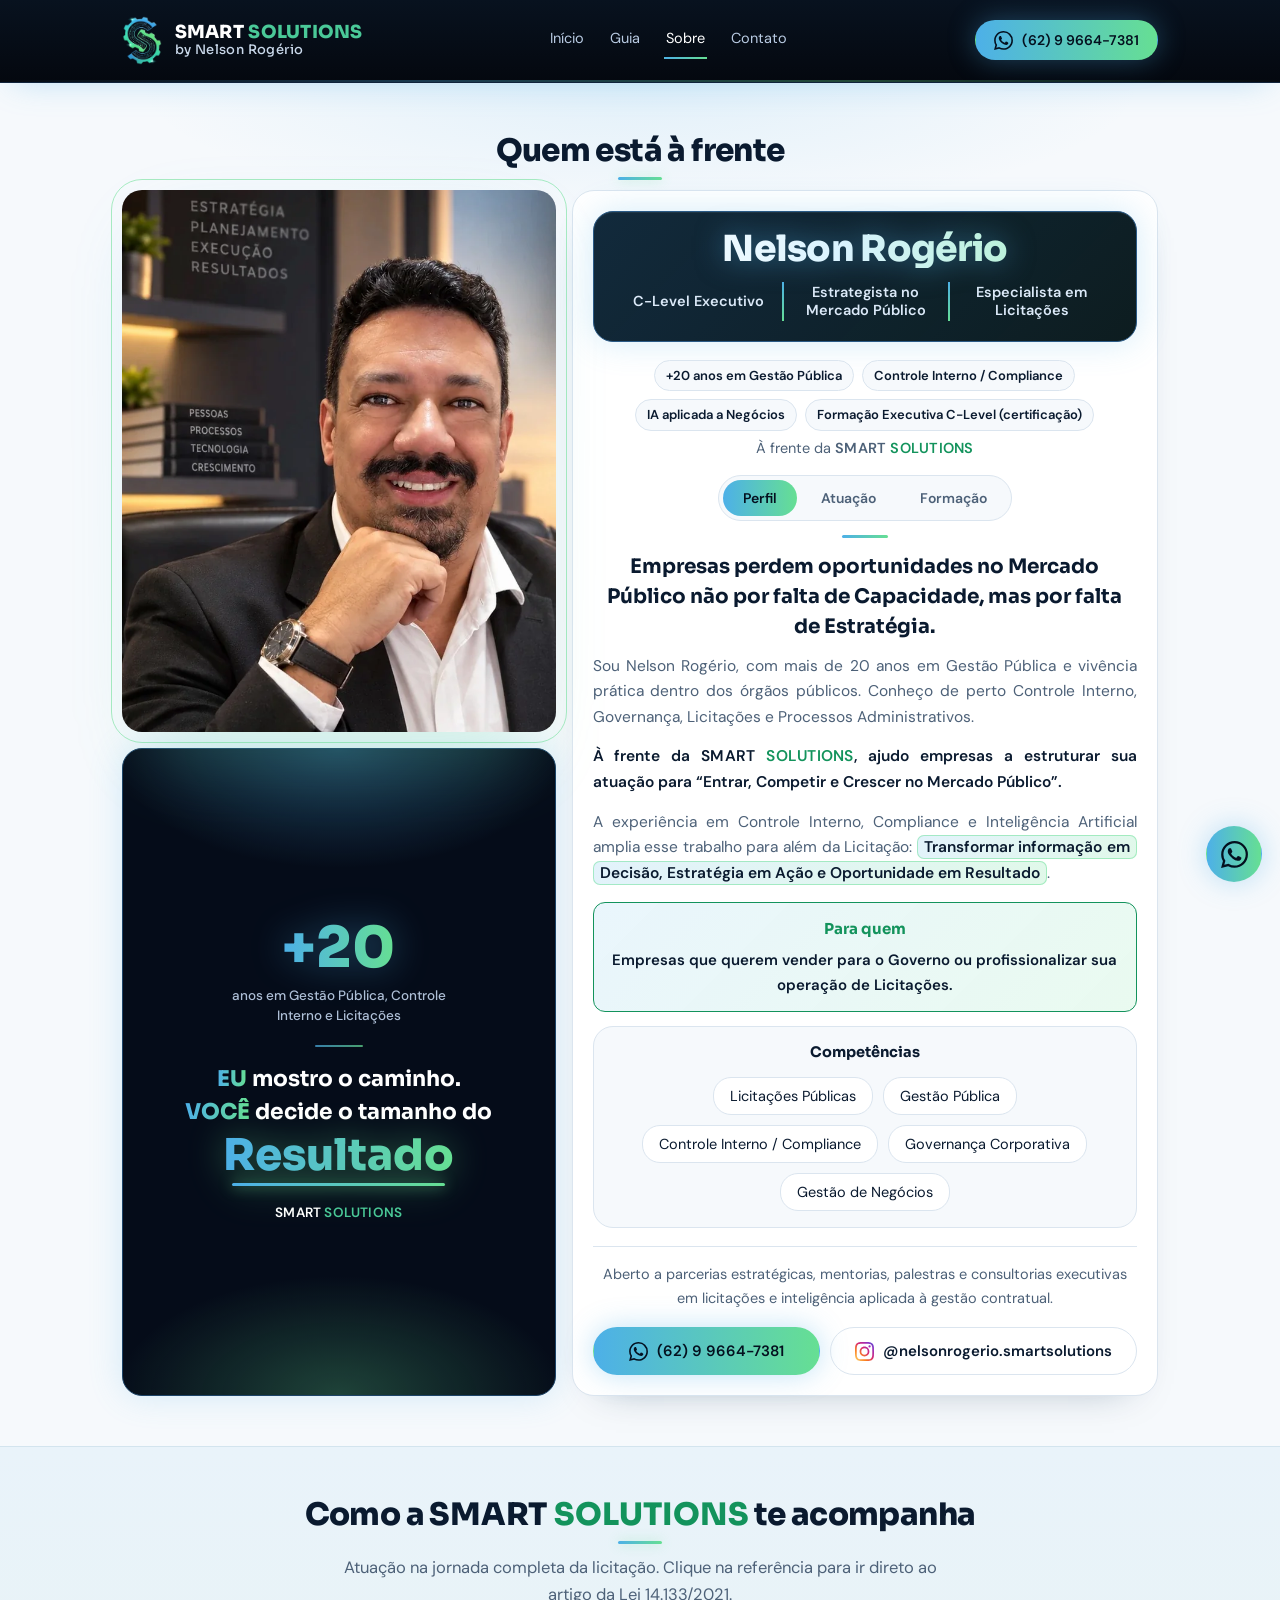
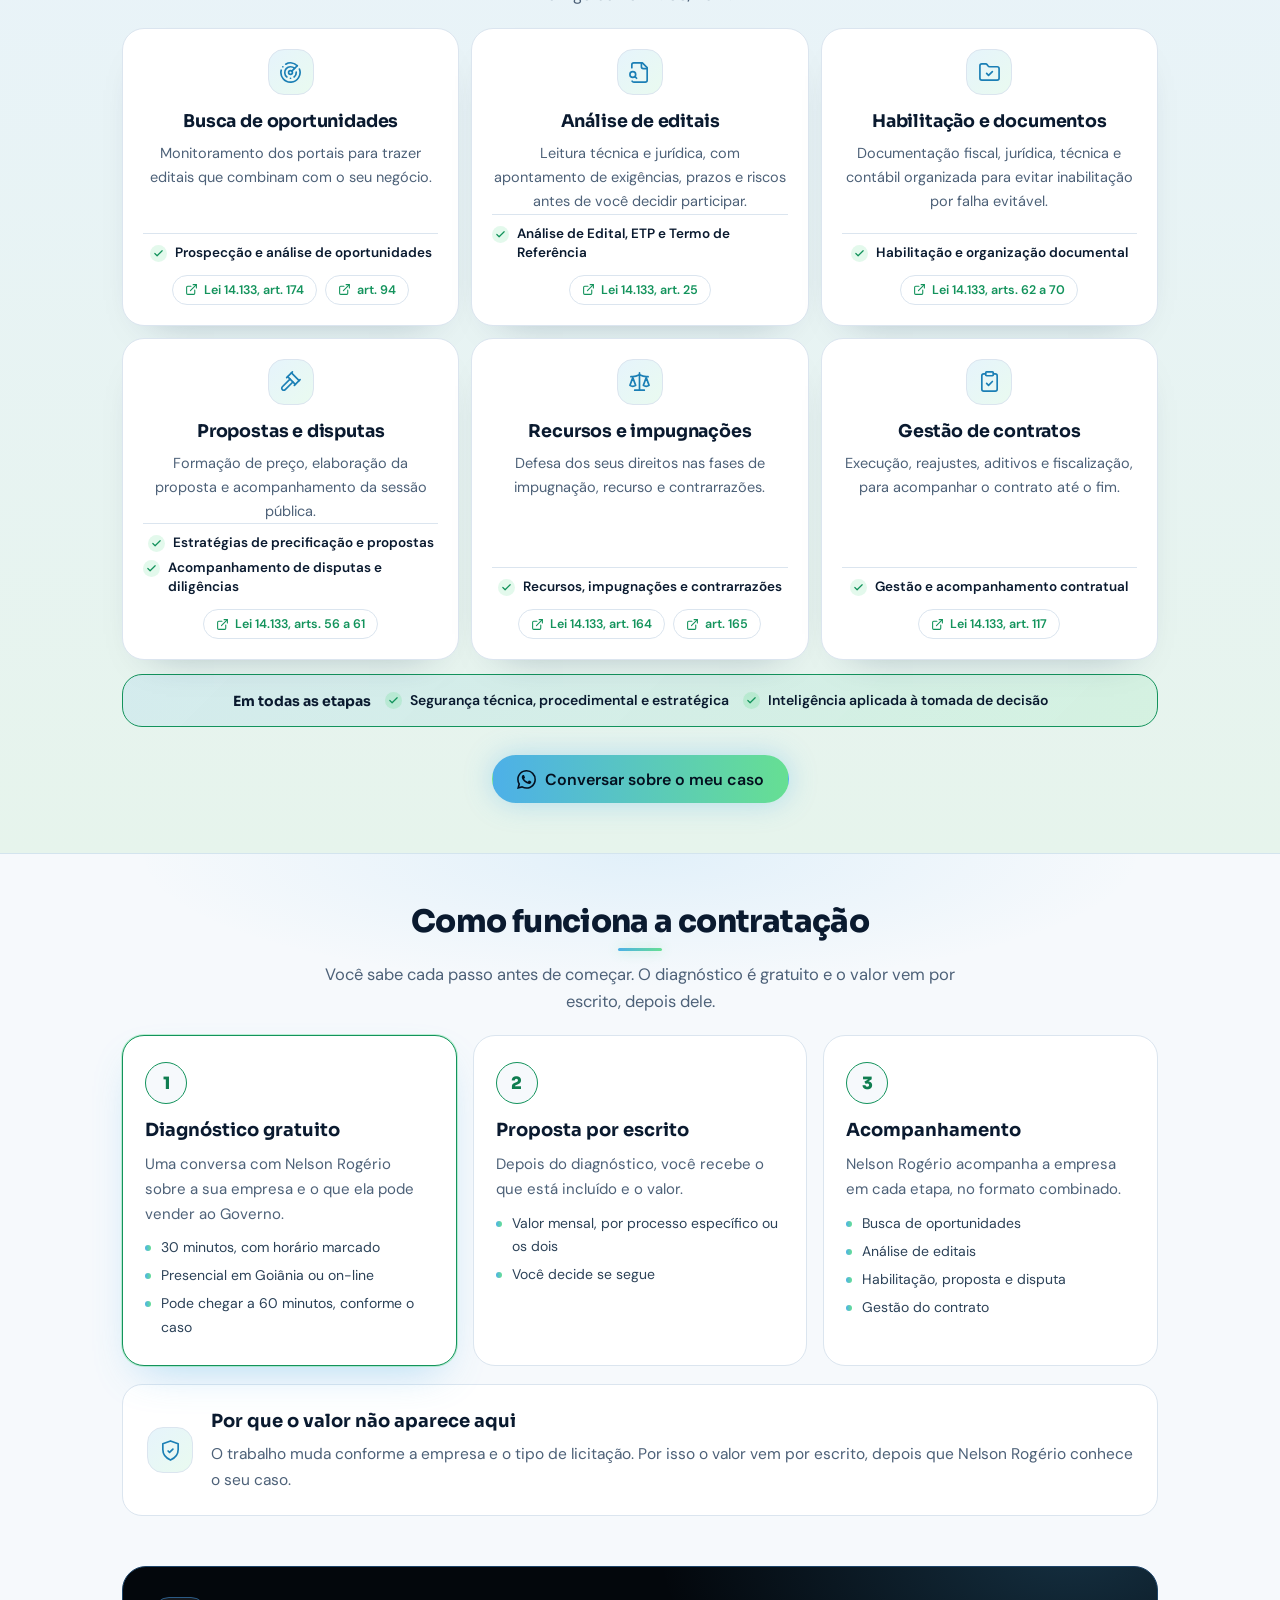
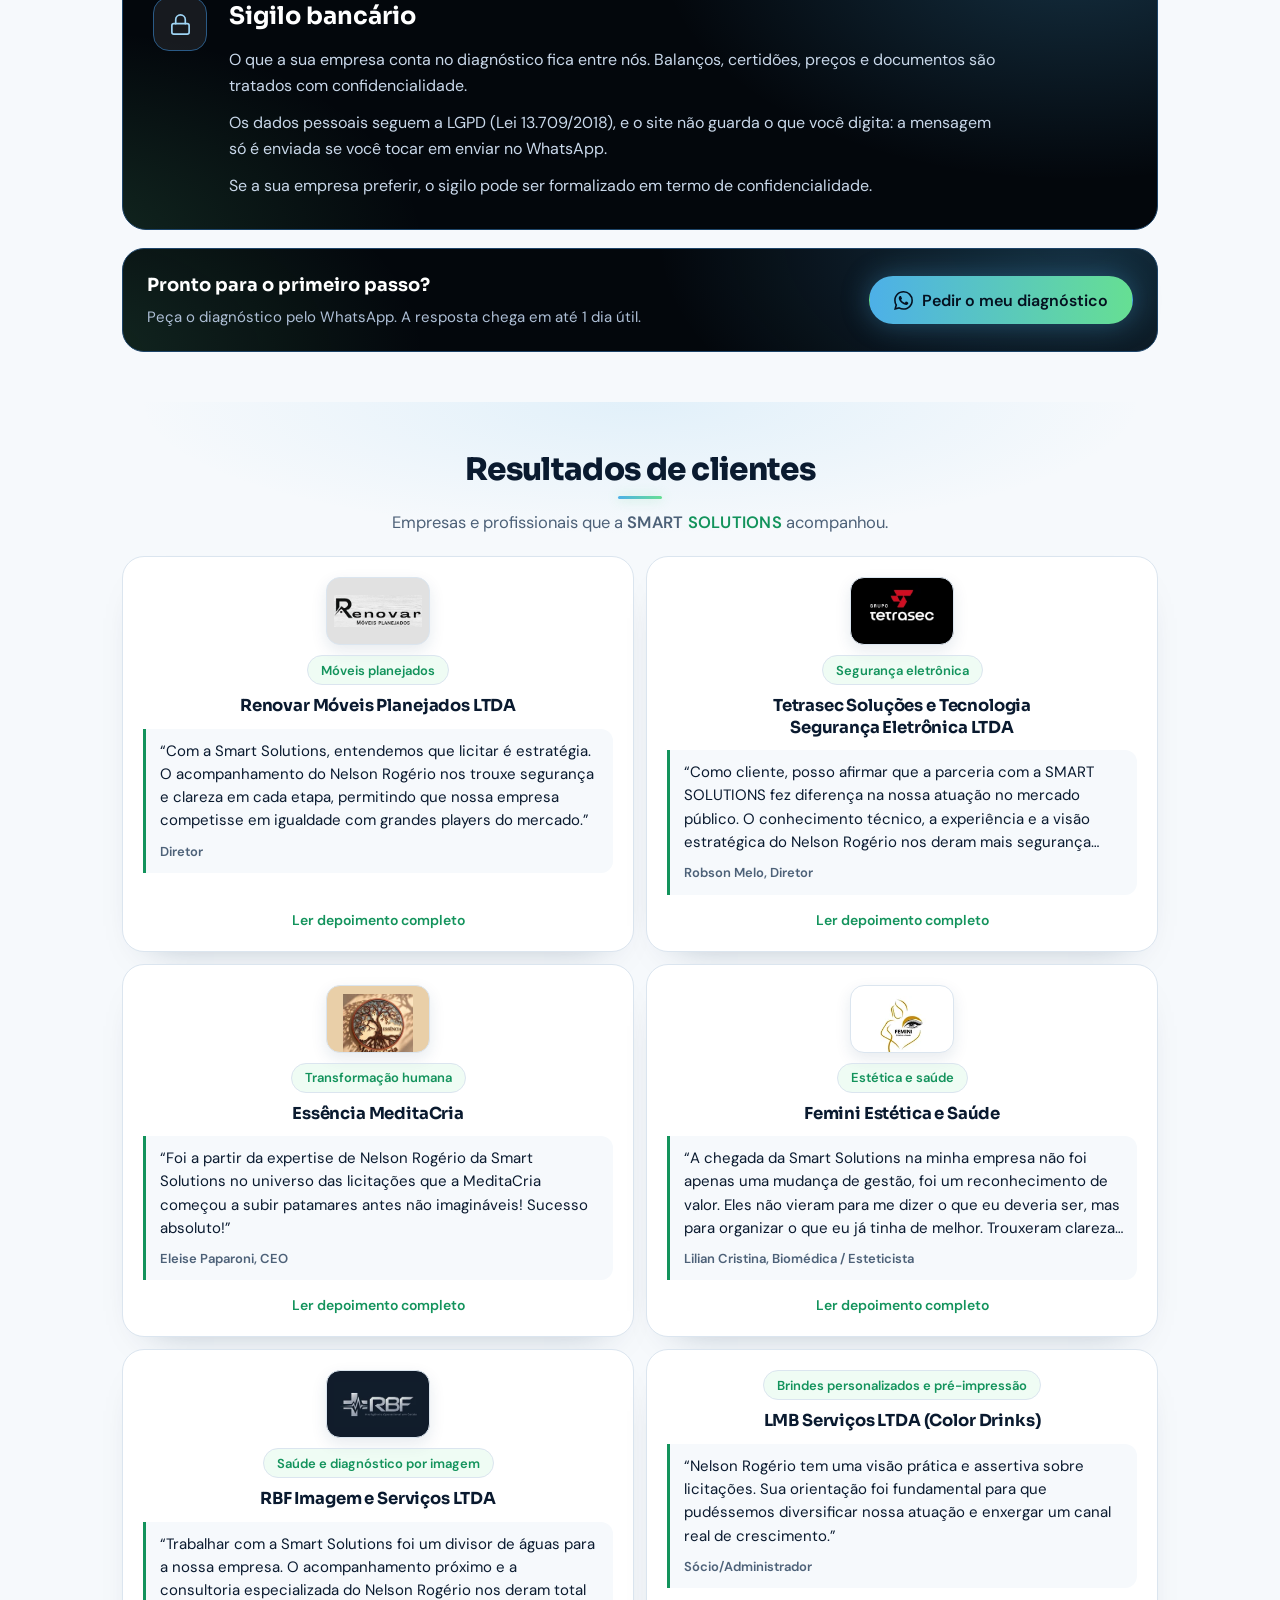
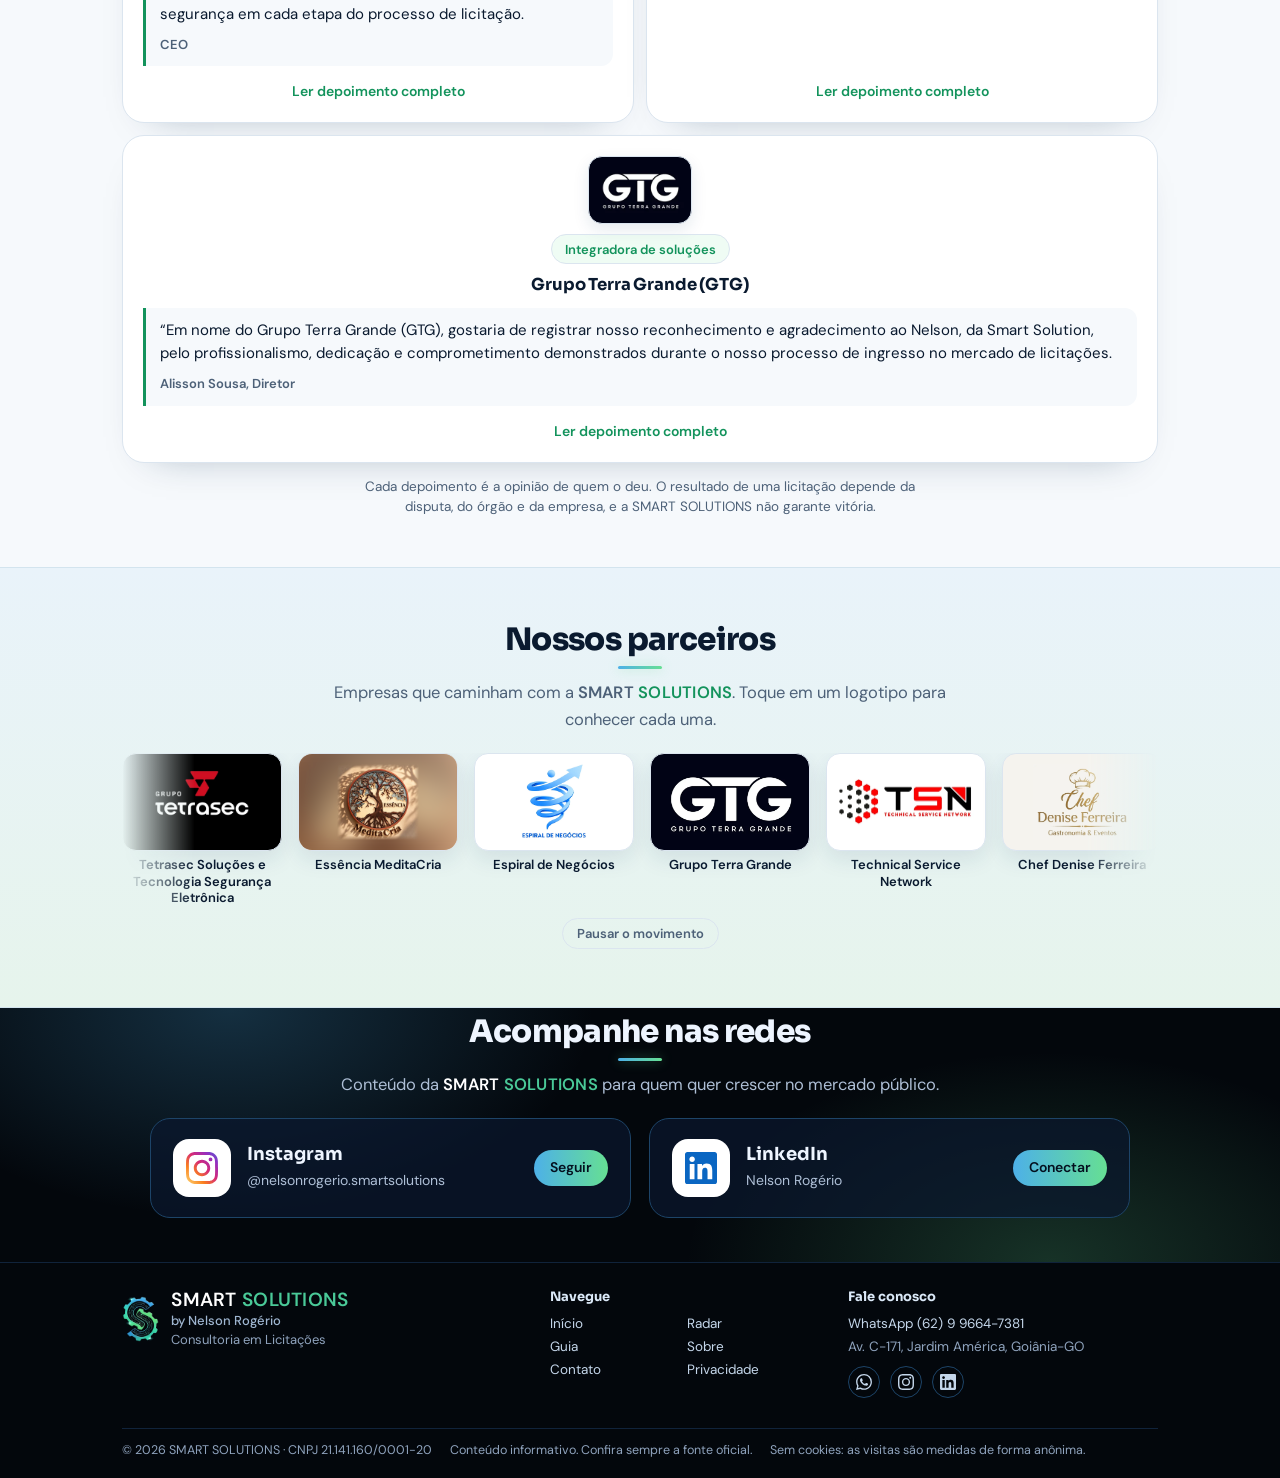
==== commit eae2b0b1: "Add files via upload" ====
--- a/atuacao.html
+++ b/atuacao.html
@@ -998,7 +998,7 @@
 <div class="tpw">
 <div class="tp" id="p1" role="tabpanel">
 <blockquote class="pq">Empresas perdem oportunidades no Mercado Público não por falta de Capacidade, mas por falta de Estratégia.</blockquote>
-<p>Sou Nelson Rogério, com mais de 20 anos de experiência em Gestão Pública, Controle Interno, Governança, Licitações e Processos Administrativos.</p>
+<p>Sou Nelson Rogério, com mais de 20 anos em Gestão Pública e vivência prática dentro dos órgãos públicos. Conheço de perto Controle Interno, Governança, Licitações e Processos Administrativos.</p>
 <p class="bd">À frente da <span class="bn">SMART <b>SOLUTIONS</b></span>, ajudo empresas a estruturar sua atuação para “Entrar, Competir e Crescer no Mercado Público”.</p>
 <p>A experiência em Controle Interno, Compliance e Inteligência Artificial amplia esse trabalho para além da Licitação: <mark class="dest">Transformar informação em Decisão, Estratégia em Ação e Oportunidade em Resultado</mark>.</p>
 <div class="for"><b>Para quem</b><span>Empresas que querem vender para o Governo ou profissionalizar sua operação de Licitações.</span></div>
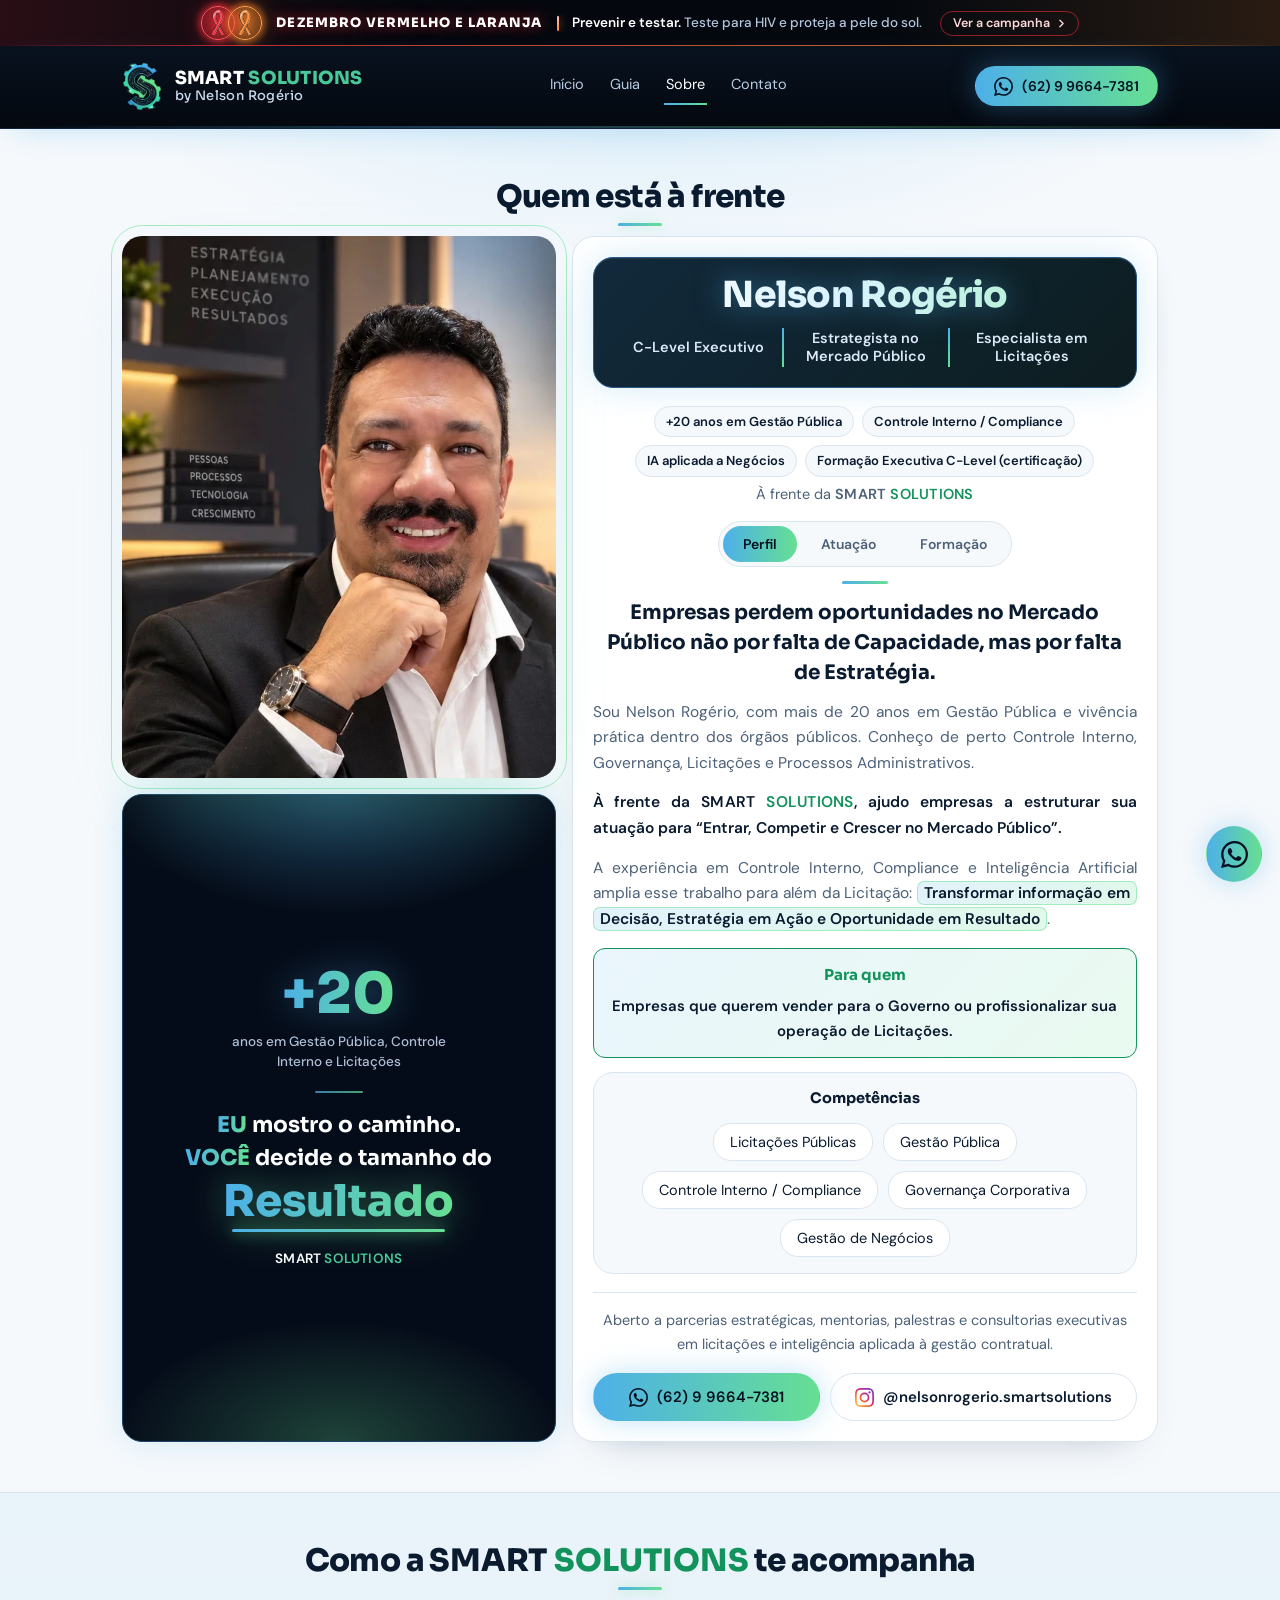
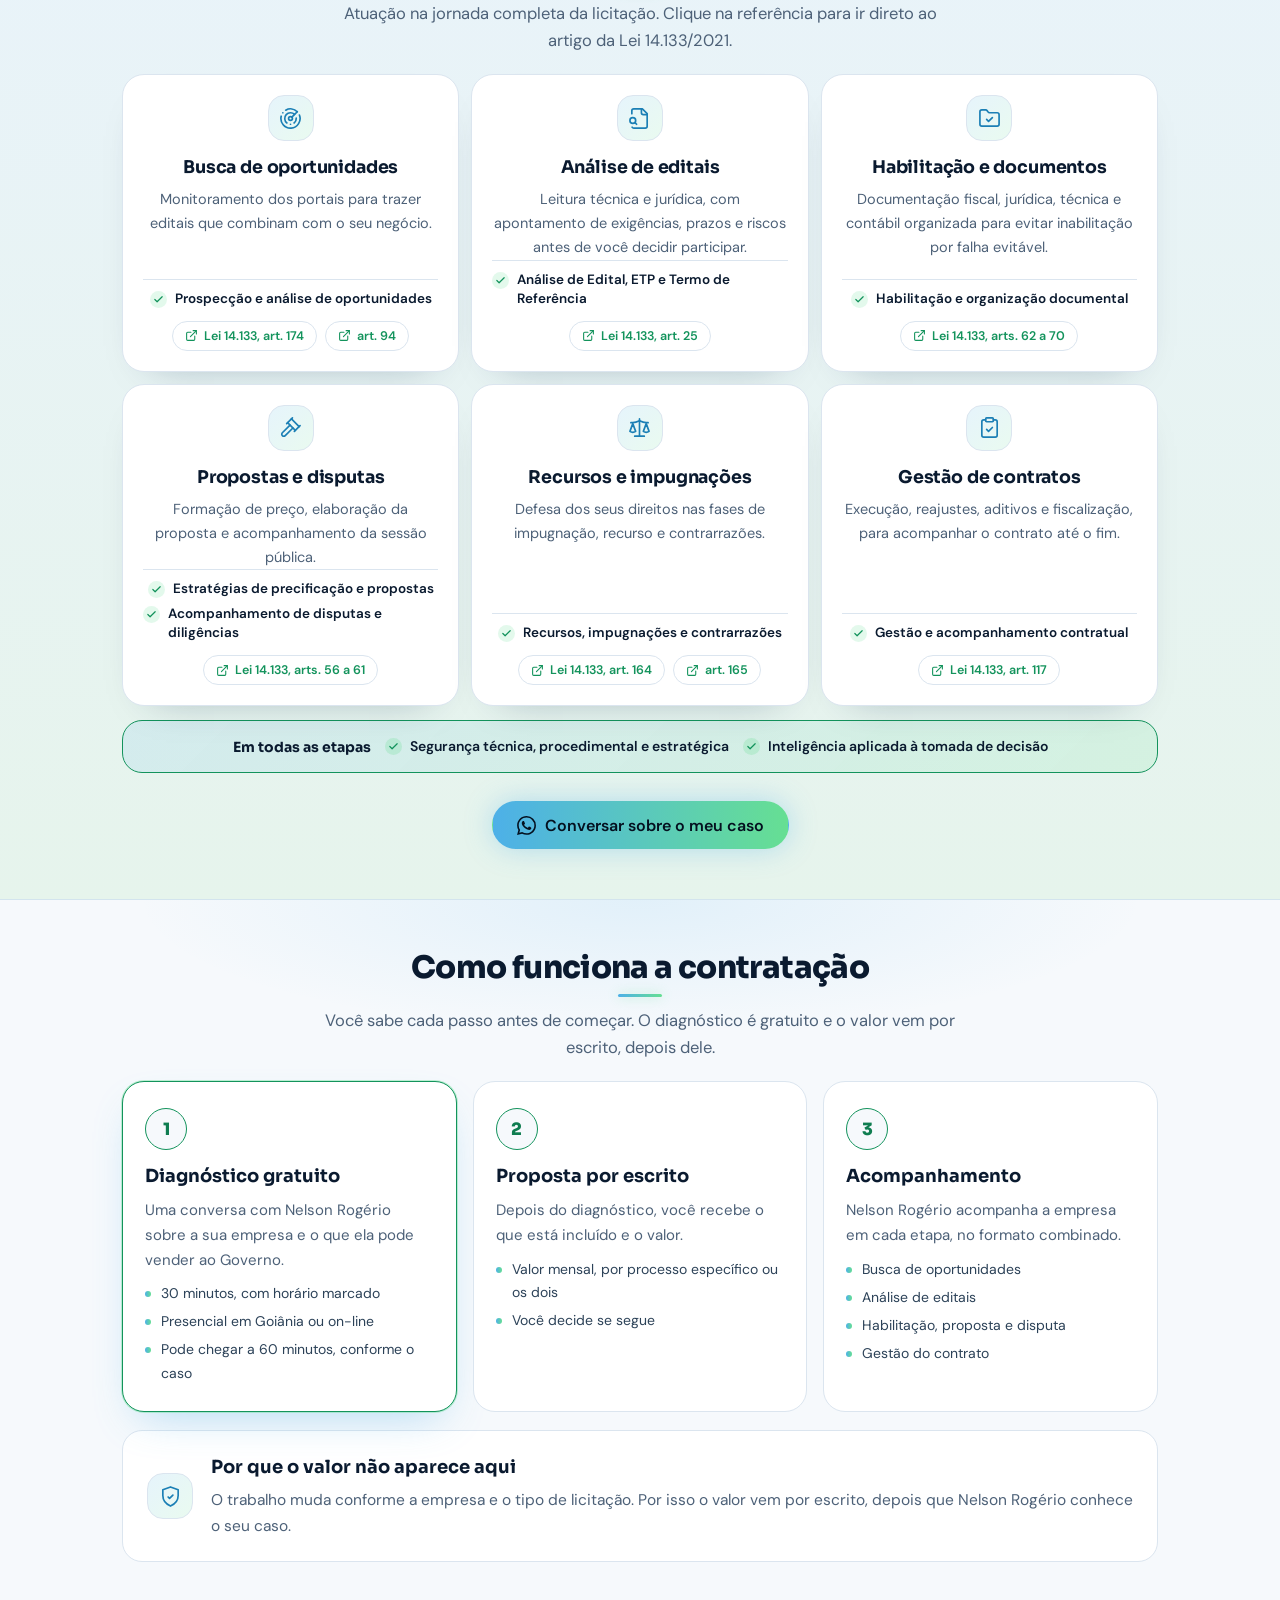
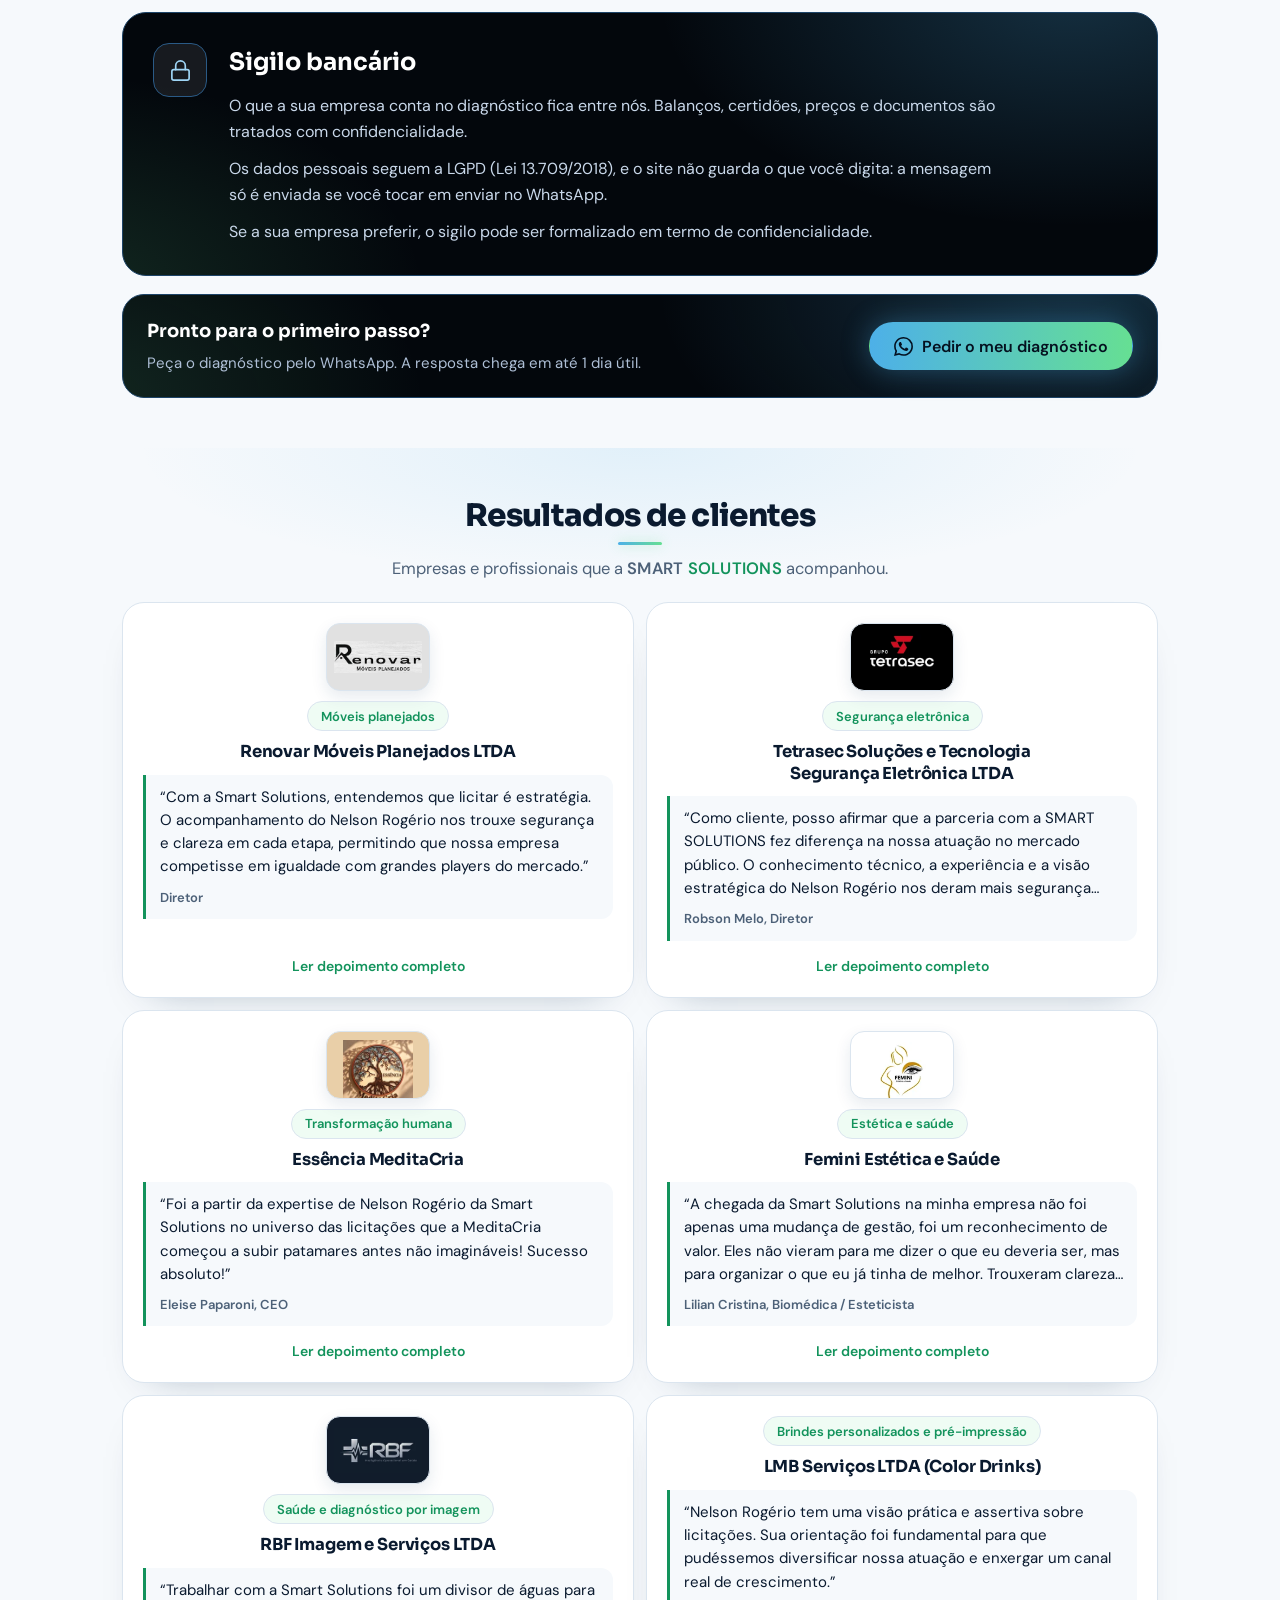
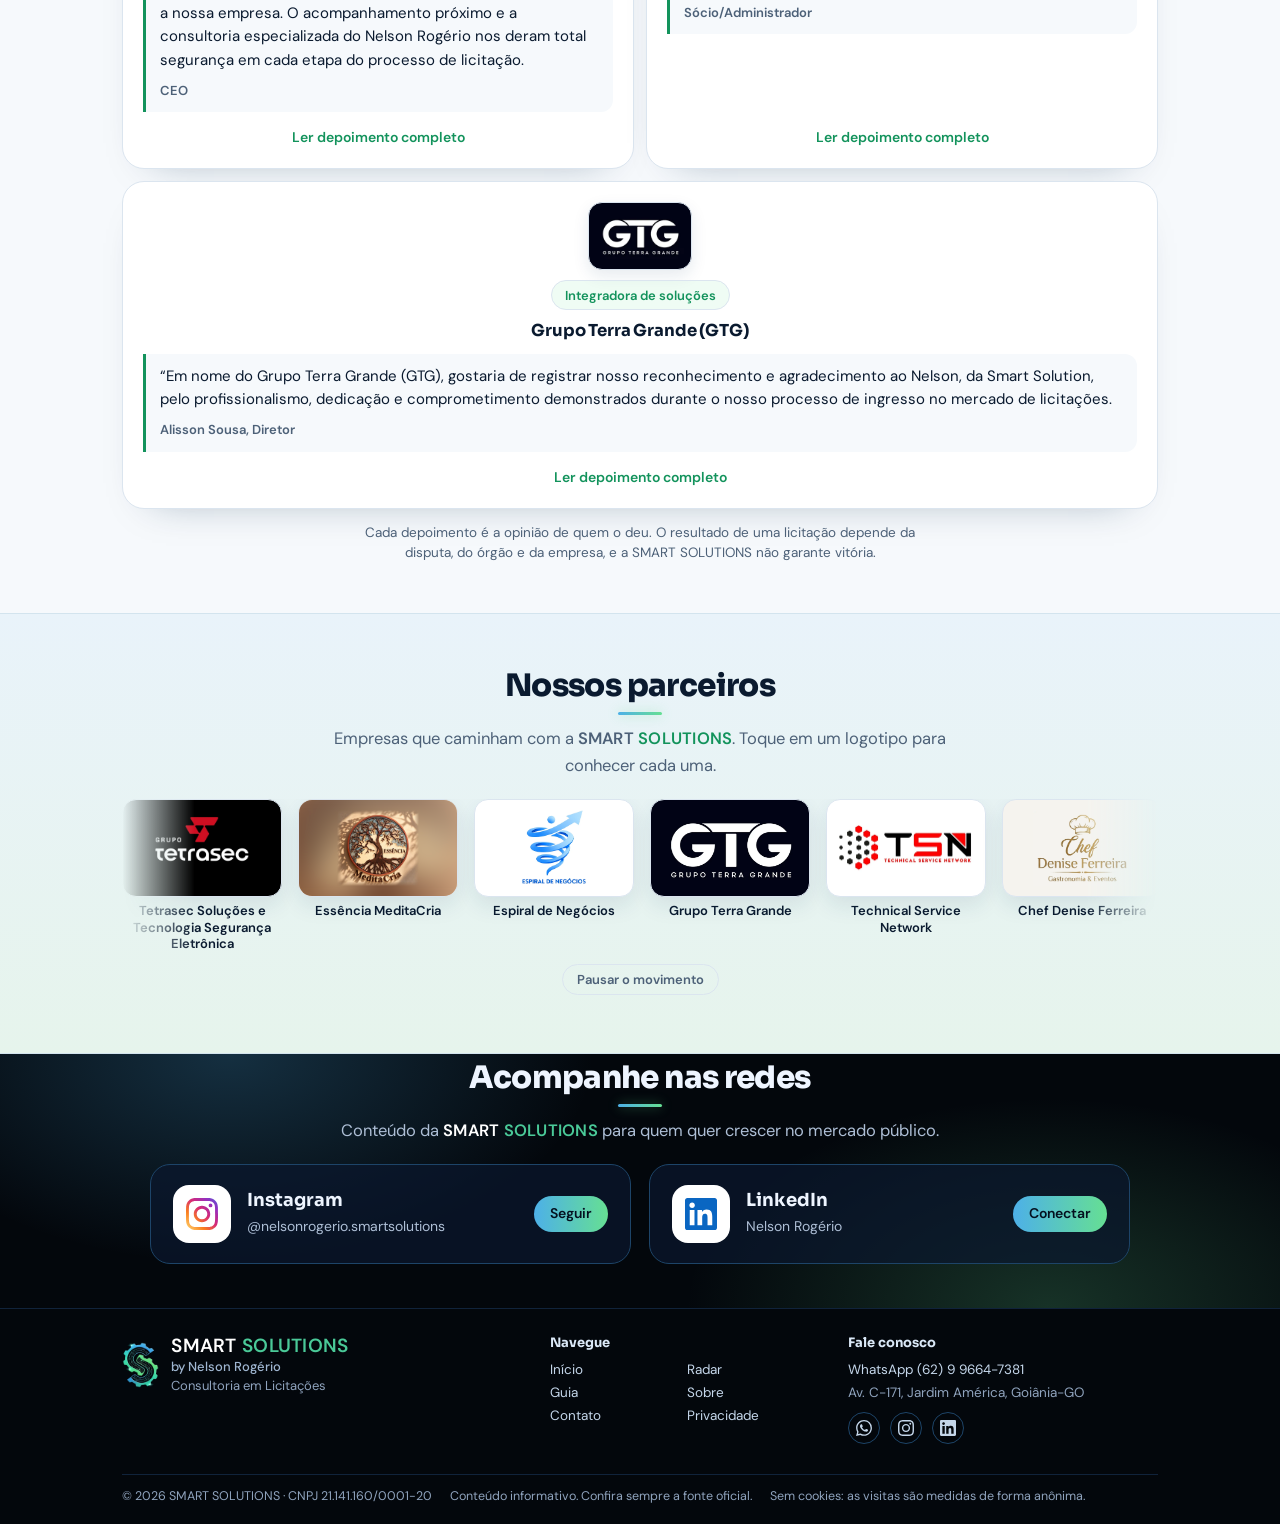
==== commit 271a272e: "Painel de campanhas mensais no Início e faixa fina nas páginas internas - Início: painel animado com" ====
--- a/atuacao.html
+++ b/atuacao.html
@@ -985,7 +985,7 @@
 #checklist .ck2 small{display:block;margin-top:3px;font-size:13.5px;font-weight:400;line-height:1.45;color:var(--mut)}
 @media (max-width:820px){#checklist .dgl{padding:2px 16px}#checklist .ck2{padding:12px 2px;font-size:15px}#checklist .ck2 small{font-size:13px}}
 @media (max-width:600px){#checklist .ck2 small{display:none}#checklist .ck2{padding:11px 2px}}
-</style></head><body><a class="skip" href="#topo">Ir para o conteúdo</a><header><div class="w"><a aria-label="Smart Solutions by Nelson Rogério" class="logo" href="index.html"><img alt="" height="49" src="[data-uri]" width="40"/><span class="lt"><span class="bn">SMART <b>SOLUTIONS</b></span><em>by Nelson Rogério</em></span></a><nav><a href="index.html">Início</a><a href="guia.html">Guia</a><a aria-current="page" class="on" href="atuacao.html">Sobre</a><a href="contato.html">Contato</a><a data-ev class="nv-ev" href="palestra.html">Palestra<i></i></a></nav><a class="btn b1 sm" data-wa="" rel="noopener" target="_blank"><svg aria-hidden="true" class="bi" viewbox="0 0 24 24"><path d="M17.472 14.382c-.297-.149-1.758-.867-2.03-.967-.273-.099-.471-.148-.67.15-.197.297-.767.966-.94 1.164-.173.199-.347.223-.644.075-.297-.15-1.255-.463-2.39-1.475-.883-.788-1.48-1.761-1.653-2.059-.173-.297-.018-.458.13-.606.134-.133.298-.347.446-.52.149-.174.198-.298.298-.497.099-.198.05-.371-.025-.52-.075-.149-.669-1.612-.916-2.207-.242-.579-.487-.5-.669-.51-.173-.008-.371-.01-.57-.01-.198 0-.52.074-.792.372-.272.297-1.04 1.016-1.04 2.479 0 1.462 1.065 2.875 1.213 3.074.149.198 2.096 3.2 5.077 4.487.709.306 1.262.489 1.694.625.712.227 1.36.195 1.871.118.571-.085 1.758-.719 2.006-1.413.248-.694.248-1.289.173-1.413-.074-.124-.272-.198-.57-.347m-5.421 7.403h-.004a9.87 9.87 0 01-5.031-1.378l-.361-.214-3.741.982.998-3.648-.235-.374a9.86 9.86 0 01-1.51-5.26c.001-5.45 4.436-9.884 9.888-9.884 2.64 0 5.122 1.03 6.988 2.898a9.825 9.825 0 012.893 6.994c-.003 5.45-4.437 9.884-9.885 9.884m8.413-18.297A11.815 11.815 0 0012.05 0C5.495 0 .16 5.335.157 11.892c0 2.096.547 4.142 1.588 5.945L.057 24l6.305-1.654a11.882 11.882 0 005.683 1.448h.005c6.554 0 11.89-5.335 11.893-11.893a11.821 11.821 0 00-3.48-8.413Z"></path></svg><span>(62) 9 9664-7381</span></a></div><i class="prg" id="prg"></i></header><main id="topo"><h1 class="sr">Sobre a SMART SOLUTIONS e Nelson Rogério</h1><section id="sobre"><div class="w">
+</style><link rel="stylesheet" href="painel-campanha/painel-campanha.css"></head><body><a class="skip" href="#topo">Ir para o conteúdo</a><a class="ssf" href="index.html" data-mes="auto" aria-label="Novembro Azul: Prevenir é estratégia. Cuide-se e converse com seu médico. Ver a campanha no Início."><span class="ssf-in"><span class="ssf-selos" aria-hidden="true"></span><span class="ssf-tx"><b class="ssf-nome">Novembro Azul</b><span class="ssf-msg"><span class="ssf-ch">Prevenir é estratégia.</span> <span class="ssf-ac">Cuide-se e converse com seu médico.</span><span class="ssf-cel"></span></span></span><span class="ssf-ver"><span class="ssf-vt">Ver a campanha</span><svg viewBox="0 0 24 24" aria-hidden="true"><path d="m9 18 6-6-6-6"/></svg></span></span></a><header><div class="w"><a aria-label="Smart Solutions by Nelson Rogério" class="logo" href="index.html"><img alt="" height="49" src="[data-uri]" width="40"/><span class="lt"><span class="bn">SMART <b>SOLUTIONS</b></span><em>by Nelson Rogério</em></span></a><nav><a href="index.html">Início</a><a href="guia.html">Guia</a><a aria-current="page" class="on" href="atuacao.html">Sobre</a><a href="contato.html">Contato</a><a data-ev class="nv-ev" href="palestra.html">Palestra<i></i></a></nav><a class="btn b1 sm" data-wa="" rel="noopener" target="_blank"><svg aria-hidden="true" class="bi" viewbox="0 0 24 24"><path d="M17.472 14.382c-.297-.149-1.758-.867-2.03-.967-.273-.099-.471-.148-.67.15-.197.297-.767.966-.94 1.164-.173.199-.347.223-.644.075-.297-.15-1.255-.463-2.39-1.475-.883-.788-1.48-1.761-1.653-2.059-.173-.297-.018-.458.13-.606.134-.133.298-.347.446-.52.149-.174.198-.298.298-.497.099-.198.05-.371-.025-.52-.075-.149-.669-1.612-.916-2.207-.242-.579-.487-.5-.669-.51-.173-.008-.371-.01-.57-.01-.198 0-.52.074-.792.372-.272.297-1.04 1.016-1.04 2.479 0 1.462 1.065 2.875 1.213 3.074.149.198 2.096 3.2 5.077 4.487.709.306 1.262.489 1.694.625.712.227 1.36.195 1.871.118.571-.085 1.758-.719 2.006-1.413.248-.694.248-1.289.173-1.413-.074-.124-.272-.198-.57-.347m-5.421 7.403h-.004a9.87 9.87 0 01-5.031-1.378l-.361-.214-3.741.982.998-3.648-.235-.374a9.86 9.86 0 01-1.51-5.26c.001-5.45 4.436-9.884 9.888-9.884 2.64 0 5.122 1.03 6.988 2.898a9.825 9.825 0 012.893 6.994c-.003 5.45-4.437 9.884-9.885 9.884m8.413-18.297A11.815 11.815 0 0012.05 0C5.495 0 .16 5.335.157 11.892c0 2.096.547 4.142 1.588 5.945L.057 24l6.305-1.654a11.882 11.882 0 005.683 1.448h.005c6.554 0 11.89-5.335 11.893-11.893a11.821 11.821 0 00-3.48-8.413Z"></path></svg><span>(62) 9 9664-7381</span></a></div><i class="prg" id="prg"></i></header><main id="topo"><h1 class="sr">Sobre a SMART SOLUTIONS e Nelson Rogério</h1><section id="sobre"><div class="w">
 <span class="hi"><svg aria-hidden="true" viewbox="0 0 24 24"><path d="M19 21v-2a4 4 0 0 0-4-4H9a4 4 0 0 0-4 4v2"></path> <circle cx="12" cy="7" r="4"></circle></svg></span><h2>Quem está à frente</h2><i class="hbar"></i>
 <div class="about">
 <div class="lcol">
@@ -1112,4 +1112,4 @@
  document.querySelectorAll('[data-ev]').forEach(e=>e.remove());
  if(/palestra\.html$/.test(location.pathname))location.replace('index.html'+(sim?'?depois=1':''));
 })();
-</script><script data-cf-beacon='{"token": "bc7fdaa6639d4d418bd939ae2742ced0"}' src="https://static.cloudflareinsights.com/beacon.min.js" type="module"></script></body></html>+</script><script data-cf-beacon='{"token": "bc7fdaa6639d4d418bd939ae2742ced0"}' src="https://static.cloudflareinsights.com/beacon.min.js" type="module"></script><script src="painel-campanha/painel-campanha.js" defer></script></body></html>
--- a/painel-campanha/painel-campanha.css
+++ b/painel-campanha/painel-campanha.css
@@ -0,0 +1,238 @@
+/* Painel de campanha mensal SMART SOLUTIONS
+   Faixa animada: logo ao centro, trilhas de circuito com pulsos de luz, laços e textos do mês.
+   O mês é escolhido sozinho (horário de Brasília) ou fixado com data-mes="11". */
+
+.ssp{
+  --c1:#2E8BFF; --c2:#2E8BFF; --cl:#A9D2FF;
+  --ssp-bg:#04080e; --ssp-ln:#10233b;
+  --ssp-tx:#EEF5FF; --ssp-mut:#B4C6DD; --ssp-dim:#8EA3BD;
+  --ssp-teal:#40D0BF; --ssp-green:#66DF93;
+  container-type:inline-size; container-name:ssp;
+  position:relative; overflow:hidden; isolation:isolate;
+  margin:0; padding:0; /* o site aplica padding a todo <section> */
+  background:var(--ssp-bg); color:var(--ssp-tx);
+  border-bottom:1px solid var(--ssp-ln);
+}
+.ssp *{box-sizing:border-box}
+.ssp p{margin:0}
+.ssp-fx{position:absolute; inset:0; width:100%; height:100%; display:block; z-index:0; pointer-events:none}
+
+.ssp-in{
+  position:relative; z-index:1;
+  display:grid; align-items:center;
+  grid-template-columns:auto minmax(0,max-content) minmax(36px,1fr) auto minmax(36px,1fr) minmax(0,max-content) auto;
+  grid-template-areas:"rl tl g1 core g2 tr rr";
+  max-width:1680px; margin:0 auto;
+  min-height:clamp(200px,16.5cqw,284px);
+  padding:clamp(8px,1cqw,16px) clamp(14px,2.6cqw,44px);
+}
+
+/* ---------- Selos das campanhas: laço sobre fundo neon na cor do mês, com a frase embaixo ---------- */
+.ssp-rl,.ssp-rr{display:flex; flex-direction:column; align-items:center; gap:clamp(6px,.7cqw,10px); width:clamp(96px,10.5cqw,160px)}
+.ssp-rl{grid-area:rl; margin-right:clamp(6px,1cqw,16px)}
+.ssp-rr{grid-area:rr; margin-left:clamp(6px,1cqw,16px)}
+.ssp-flt{display:block; animation:ssp-flutua 7s ease-in-out infinite}
+.ssp-rr .ssp-flt{animation-delay:-3.5s}
+.ssp-selo{--sz:clamp(62px,6.4cqw,100px); position:relative; display:grid; place-items:center; width:var(--sz); height:var(--sz); border-radius:50%}
+.ssp-selo::before{content:""; position:absolute; inset:-14%; border-radius:50%; z-index:-1;
+  background:radial-gradient(circle,color-mix(in srgb,var(--rc) 55%,transparent) 0%,color-mix(in srgb,var(--rc) 22%,transparent) 45%,transparent 70%)}
+.ssp-selo::after{content:""; position:absolute; inset:0; border-radius:50%; pointer-events:none;
+  border:1.5px solid color-mix(in srgb,var(--rc) 80%,#fff 20%);
+  box-shadow:0 0 10px color-mix(in srgb,var(--rc) 75%,transparent),0 0 26px color-mix(in srgb,var(--rc) 35%,transparent),inset 0 0 14px color-mix(in srgb,var(--rc) 40%,transparent);
+  background:radial-gradient(circle at 50% 40%,color-mix(in srgb,var(--rc) 26%,transparent),color-mix(in srgb,var(--rc) 8%,transparent) 70%)}
+.ssp-rib{position:relative; z-index:1; display:block; height:calc(var(--sz) * .76); width:auto; overflow:visible; transform-origin:50% 45%;
+  filter:drop-shadow(0 0 6px color-mix(in srgb,var(--rc) 60%,transparent))}
+.ssp-cap{max-width:15ch; text-align:center; text-wrap:balance;
+  font:600 clamp(10px,.86cqw,12.5px)/1.3 "DM Sans",system-ui,sans-serif; letter-spacing:.01em;
+  color:color-mix(in srgb,var(--rc) 35%,#e8f1ff 65%)}
+.ssp-acende .ssp-selo::after{animation:ssp-anel 1.1s ease-out}
+@keyframes ssp-anel{0%{box-shadow:0 0 10px var(--rc),0 0 26px color-mix(in srgb,var(--rc) 35%,transparent)}
+  15%{box-shadow:0 0 18px var(--rc),0 0 46px color-mix(in srgb,var(--rc) 70%,transparent),inset 0 0 22px color-mix(in srgb,var(--rc) 60%,transparent)}
+  100%{box-shadow:0 0 10px color-mix(in srgb,var(--rc) 75%,transparent),0 0 26px color-mix(in srgb,var(--rc) 35%,transparent),inset 0 0 14px color-mix(in srgb,var(--rc) 40%,transparent)}}
+.ssp-run{fill:none; stroke-linecap:round; stroke-dasharray:16 84; stroke-dashoffset:100; opacity:0}
+.ssp-acende .ssp-rib{animation:ssp-bate 1.1s cubic-bezier(.2,.7,.3,1)}
+.ssp-acende .ssp-run{animation:ssp-corre 1.1s cubic-bezier(.3,.6,.4,1)}
+.ssp-acende .ssp-run.r2{animation-delay:.08s}
+@keyframes ssp-flutua{0%,100%{transform:translateY(-2px) rotate(-1deg)}50%{transform:translateY(2px) rotate(1deg)}}
+@keyframes ssp-bate{
+  0%{transform:scale(1)}
+  12%{transform:scale(1.08); filter:brightness(1.35) drop-shadow(0 0 10px var(--rc))}
+  26%{transform:scale(1)}
+  40%{transform:scale(1.045); filter:brightness(1.2) drop-shadow(0 0 8px var(--rc))}
+  62%,100%{transform:scale(1)}
+}
+/* meses de tema delicado: sem batida, só um brilho lento */
+.ssp-sobrio .ssp-acende .ssp-rib{animation:ssp-respira 2.4s ease-in-out}
+.ssp-sobrio .ssp-acende .ssp-run{animation-duration:2.4s}
+.ssp-sobrio .ssp-acende .ssp-selo::after{animation-duration:2.4s}
+@keyframes ssp-respira{0%,100%{filter:drop-shadow(0 0 6px color-mix(in srgb,var(--rc) 60%,transparent))}50%{filter:brightness(1.15) drop-shadow(0 0 9px var(--rc))}}
+@keyframes ssp-corre{0%{stroke-dashoffset:100; opacity:1}85%{opacity:1}100%{stroke-dashoffset:0; opacity:0}}
+
+/* ---------- Textos ---------- */
+.ssp-tl{grid-area:tl; text-align:left}
+.ssp-tr{grid-area:tr; text-align:right; display:grid}
+.ssp-tl,.ssp-tr{max-width:26cqw}
+.ssp-tr>*{grid-area:1/1; transition:opacity .55s ease, transform .55s ease, filter .55s ease}
+.ssp-tr>[aria-hidden="true"]{opacity:0; transform:translateY(6px); filter:blur(3px); pointer-events:none}
+.ssp-t1{display:block;
+  font:800 clamp(15px,1.66cqw,26px)/1.12 Sora,system-ui,sans-serif;
+  letter-spacing:.07em; text-transform:uppercase; color:#fff; text-wrap:balance;
+  text-shadow:0 0 18px color-mix(in srgb,var(--c1) 65%,transparent)}
+.ssp-tr .ssp-t1{text-shadow:0 0 18px color-mix(in srgb,var(--c2) 65%,transparent)}
+.ssp-rule{display:block; height:2px; margin:.5em 0 .55em; width:100%; border-radius:2px;
+  background:linear-gradient(90deg,var(--cl),color-mix(in srgb,var(--c1) 60%,transparent) 55%,transparent);
+  box-shadow:0 0 10px color-mix(in srgb,var(--c1) 60%,transparent)}
+.ssp-tr .ssp-rule{background:linear-gradient(270deg,var(--cl),color-mix(in srgb,var(--c2) 60%,transparent) 55%,transparent);
+  box-shadow:0 0 10px color-mix(in srgb,var(--c2) 60%,transparent)}
+.ssp-t2{display:block; max-width:25ch; text-wrap:balance;
+  font:500 clamp(11px,1.02cqw,15px)/1.4 "DM Sans",system-ui,sans-serif; color:var(--ssp-mut)}
+.ssp-tr .ssp-t2{margin-left:auto}
+.ssp-t2 a{color:inherit; text-decoration:underline; text-decoration-color:color-mix(in srgb,var(--cl) 50%,transparent); text-underline-offset:3px}
+.ssp-t2 a:hover{color:#fff}
+.ssp-t2 a:focus-visible{outline:2px solid var(--cl); outline-offset:3px; border-radius:3px}
+
+/* dado oficial: número em destaque e fonte */
+.ssp-num{display:block; font:800 clamp(22px,2.5cqw,38px)/1 Sora,system-ui,sans-serif; letter-spacing:.01em; color:#fff;
+  font-variant-numeric:tabular-nums; text-shadow:0 0 22px color-mix(in srgb,var(--c2) 70%,transparent)}
+.ssp-fonte{display:block; margin-top:.5em; font:600 clamp(9.5px,.78cqw,11.5px)/1.2 "DM Sans",system-ui,sans-serif;
+  letter-spacing:.08em; text-transform:uppercase; color:var(--ssp-dim)}
+.ssp-fonte::before{content:""; display:inline-block; width:6px; height:6px; margin-right:6px; vertical-align:.08em; border-radius:50%;
+  background:var(--ssp-green); box-shadow:0 0 8px var(--ssp-green)}
+
+/* ---------- Marca ao centro ---------- */
+.ssp-core{grid-area:core; display:flex; flex-direction:column; align-items:center; text-align:center; padding:0 clamp(6px,1cqw,14px)}
+.ssp-logo{position:relative; display:block; line-height:0}
+.ssp-logo::before{content:""; position:absolute; inset:-22% -30%; z-index:-1; pointer-events:none;
+  background:radial-gradient(ellipse at 50% 50%,rgba(64,208,191,.26),rgba(68,176,234,.12) 38%,transparent 66%)}
+.ssp-emb{display:block; height:clamp(98px,9.9cqw,166px); width:auto; image-rendering:auto;
+  filter:drop-shadow(0 0 7px rgba(64,208,191,.5)) drop-shadow(0 0 22px color-mix(in srgb,var(--c1) 30%,transparent))}
+.ssp-logofx{position:absolute; left:-12%; top:-12%; width:124%; height:124%; pointer-events:none; mix-blend-mode:screen}
+.ssp-wm{margin-top:.45em !important; white-space:nowrap;
+  font:800 clamp(13px,1.55cqw,23px)/1 Sora,system-ui,sans-serif; letter-spacing:.05em; color:#fff;
+  text-shadow:0 0 16px rgba(64,208,191,.35)}
+.ssp-wm b{font-weight:800; background:linear-gradient(90deg,var(--ssp-teal),var(--ssp-green)); -webkit-background-clip:text; background-clip:text; color:transparent}
+.ssp-by{margin-top:.38em !important; font:500 clamp(10px,.84cqw,13px)/1 "DM Sans",system-ui,sans-serif; color:#9FB2CB; letter-spacing:.02em}
+/* o nosso trabalho, em destaque: placa de vidro com borda no degradê da marca, no padrão das funções do Nelson no site */
+.ssp .ssp-tag{margin-top:.6em; line-height:1}
+.ssp-tag span{display:inline-flex; align-items:center; gap:.65em; padding:.5em 1.05em; border-radius:10px;
+  font:700 clamp(10.5px,.95cqw,14px)/1 Sora,system-ui,sans-serif; letter-spacing:.14em; text-transform:uppercase; color:#eef6ff;
+  border:1px solid transparent;
+  background:linear-gradient(180deg,rgba(16,35,59,.82),rgba(6,13,24,.82)) padding-box,linear-gradient(90deg,#4DB0E8,#66DF93) border-box;
+  box-shadow:0 0 16px rgba(77,176,232,.28),inset 0 0 10px rgba(102,223,147,.12);
+  text-shadow:0 0 12px rgba(77,176,232,.45)}
+.ssp-tag span::before,.ssp-tag span::after{content:""; width:2px; height:1.1em; border-radius:2px; flex:none;
+  background:linear-gradient(180deg,#4DB0E8,#66DF93); box-shadow:0 0 8px rgba(102,223,147,.6)}
+
+/* ---------- Pausa (acessibilidade: animação contínua precisa poder parar) ---------- */
+.ssp-pausa{position:absolute; z-index:2; right:10px; bottom:8px; width:28px; height:28px; padding:0; border-radius:50%;
+  display:grid; place-items:center; cursor:pointer; color:#cfe0f5;
+  background:rgba(4,8,14,.55); border:1px solid rgba(207,224,245,.16); opacity:.5; transition:opacity .2s, border-color .2s}
+.ssp-pausa:hover,.ssp-pausa:focus-visible{opacity:1; border-color:rgba(207,224,245,.5)}
+.ssp-pausa:focus-visible{outline:2px solid var(--cl); outline-offset:2px}
+.ssp-pausa svg{width:12px; height:12px; fill:currentColor}
+.ssp-parado .ssp-flt{animation-play-state:paused}
+
+/* ---------- Celular e faixas estreitas ---------- */
+@container ssp (max-width:760px){
+  .ssp-in{
+    grid-template-columns:auto 1fr 1fr auto;
+    grid-template-areas:"rl core core rr" "tl tl tr tr";
+    row-gap:10px; min-height:0; padding:10px 12px 14px;
+  }
+  .ssp-rl,.ssp-rr{width:clamp(76px,21cqw,100px); margin:0}
+  .ssp-selo{--sz:clamp(50px,14cqw,64px)}
+  .ssp-cap{font-size:10px; max-width:16ch; line-height:1.25}
+  .ssp-emb{height:clamp(80px,21cqw,100px)}
+  .ssp-wm{font-size:clamp(12.5px,3.6cqw,15px)}   /* marca completa também no celular: nome, by e consultoria */
+  .ssp-by{font-size:10.5px}
+  .ssp-tag span{white-space:nowrap; font-size:9.5px; letter-spacing:.06em; padding:.55em .75em; gap:.45em}
+  .ssp .ssp-tag{margin-top:.6em}
+  .ssp-tl,.ssp-tr{max-width:none; align-self:start}
+  .ssp-tl{padding-right:8px}
+  .ssp-tr{padding-left:8px}
+  .ssp-t1{font-size:clamp(12.5px,3.6cqw,15.5px); letter-spacing:.05em}
+  .ssp-t2{font-size:clamp(11px,3cqw,13px)}
+  .ssp-num{font-size:clamp(20px,6cqw,26px)}
+  .ssp-fonte{font-size:10px}
+  .ssp-pausa{bottom:6px; right:auto; left:50%; transform:translateX(-50%); width:24px; height:24px}
+}
+
+@media (prefers-reduced-motion:reduce){
+  .ssp-flt,.ssp-acende .ssp-rib,.ssp-acende .ssp-run,.ssp-acende .ssp-selo::after{animation:none}
+  .ssp-logofx{display:none}
+  .ssp-tr>*{transition:none}
+  .ssp-pausa{display:none}
+}
+
+/* ---------- Faixa fina das páginas internas ----------
+   A mesma campanha do mês em uma linha, no alto da página, sem empurrar o conteúdo.
+   Laço(s) no selo neon, nome do mês, mensagem e o convite para ver a campanha no Início. */
+.ssf{
+  --c1:#2E8BFF; --c2:#2E8BFF; --cl:#A9D2FF;
+  container-type:inline-size; container-name:ssf;
+  position:relative; display:block; overflow:hidden; isolation:isolate;
+  text-decoration:none; color:#EEF5FF;
+  background:linear-gradient(90deg,color-mix(in srgb,var(--c1) 15%,#04080e),#04080e 32%,#04080e 68%,color-mix(in srgb,var(--c2) 15%,#04080e));
+}
+.ssf *{box-sizing:border-box}
+/* linha de luz da base, na cor da campanha */
+.ssf::before{content:""; position:absolute; left:0; right:0; bottom:0; height:1px; z-index:0; pointer-events:none;
+  background:linear-gradient(90deg,transparent,color-mix(in srgb,var(--c1) 75%,transparent) 18%,color-mix(in srgb,var(--c2) 75%,transparent) 82%,transparent)}
+/* o feixe que corre a linha */
+.ssf::after{content:""; position:absolute; left:0; bottom:-1px; width:22%; height:3px; z-index:1; pointer-events:none; opacity:0;
+  border-radius:3px; transform:translateX(-100%);
+  background:linear-gradient(90deg,transparent,var(--c1) 45%,var(--c2) 78%,#fff);
+  box-shadow:0 0 10px var(--c2),0 0 24px color-mix(in srgb,var(--c1) 65%,transparent)}
+.ssf-luz::after{animation:ssf-corre 2.1s cubic-bezier(.45,.05,.55,.95) 2}
+.ssp-sobrio.ssf-luz::after{animation-iteration-count:1; box-shadow:0 0 8px var(--c2),0 0 16px color-mix(in srgb,var(--c1) 45%,transparent)}
+@keyframes ssf-corre{0%{transform:translateX(-100%); opacity:0}8%{opacity:1}88%{opacity:1}100%{transform:translateX(560%); opacity:0}}
+
+.ssf-in{position:relative; z-index:2; display:flex; align-items:center; justify-content:center; gap:14px;
+  max-width:1080px; min-height:46px; margin:0 auto; padding:5px 22px}
+.ssf-selos{display:flex; align-items:center; flex:none}
+.ssf .ssp-flt{animation:none}
+.ssf .ssp-flt+.ssp-flt{margin-left:-7px}
+.ssf .ssp-selo{--sz:34px}
+.ssf .ssp-selo::before{inset:-22%}
+.ssf .ssp-rib{filter:drop-shadow(0 0 4px color-mix(in srgb,var(--rc) 65%,transparent))}
+
+.ssf-tx{display:flex; align-items:center; gap:14px; min-width:0}
+.ssf-nome{flex:none; white-space:nowrap;
+  font:800 13px/1.2 Sora,system-ui,sans-serif; letter-spacing:.08em; text-transform:uppercase; color:#fff;
+  text-shadow:0 0 14px color-mix(in srgb,var(--c1) 70%,transparent)}
+.ssf-msg{position:relative; min-width:0; padding-left:15px; white-space:nowrap; overflow:hidden; text-overflow:ellipsis;
+  font:500 13.5px/1.35 "DM Sans",system-ui,sans-serif; color:#B4C6DD}
+.ssf-msg::before{content:""; position:absolute; left:0; top:50%; width:2px; height:15px; margin-top:-7.5px; border-radius:2px;
+  background:linear-gradient(180deg,var(--cl),var(--c2)); box-shadow:0 0 8px color-mix(in srgb,var(--c2) 70%,transparent)}
+.ssf-ch{font-weight:700; color:#fff}
+.ssf-cel{display:none; font-weight:700; color:#fff}
+.ssf-ver{flex:none; display:inline-flex; align-items:center; gap:5px; margin-left:4px; padding:4px 10px 4px 12px; border-radius:99px;
+  border:1px solid color-mix(in srgb,var(--c1) 55%,transparent);
+  font:600 12.5px/1.2 "DM Sans",system-ui,sans-serif; color:color-mix(in srgb,var(--cl) 60%,#fff 40%);
+  transition:border-color .2s,background-color .2s,color .2s}
+.ssf-ver svg{width:13px; height:13px; fill:none; stroke:currentColor; stroke-width:2.4; stroke-linecap:round; stroke-linejoin:round}
+.ssf:hover .ssf-ver,.ssf:focus-visible .ssf-ver{border-color:var(--cl); background-color:color-mix(in srgb,var(--c1) 20%,transparent); color:#fff}
+.ssf:focus-visible{outline:2px solid var(--cl); outline-offset:-3px}
+
+/* telas médias: só a chamada */
+@container ssf (max-width:900px){
+  .ssf-ac{display:none}
+}
+/* celular: nome em cima, chamada embaixo, seta à direita */
+@container ssf (max-width:640px){
+  .ssf-in{justify-content:flex-start; gap:10px; min-height:48px; padding:6px 14px}
+  .ssf .ssp-selo{--sz:30px}
+  .ssf-tx{flex-direction:column; align-items:flex-start; gap:1px}
+  .ssf-nome{white-space:normal; font-size:12px; letter-spacing:.06em}
+  .ssf-msg{padding-left:0; font-size:12.5px}
+  .ssf-msg::before{display:none}
+  .ssf-ver{margin-left:auto; padding:6px; border-radius:50%}
+  .ssf-vt{position:absolute; width:1px; height:1px; overflow:hidden; clip:rect(0 0 0 0); white-space:nowrap}
+  .ssf-tem-cel .ssf-ch{display:none}
+  .ssf-tem-cel .ssf-cel{display:inline}
+}
+@media (prefers-reduced-motion:reduce){
+  .ssf::after{display:none}
+  .ssf-ver{transition:none}
+}
+@media print{.ssf{display:none}}
